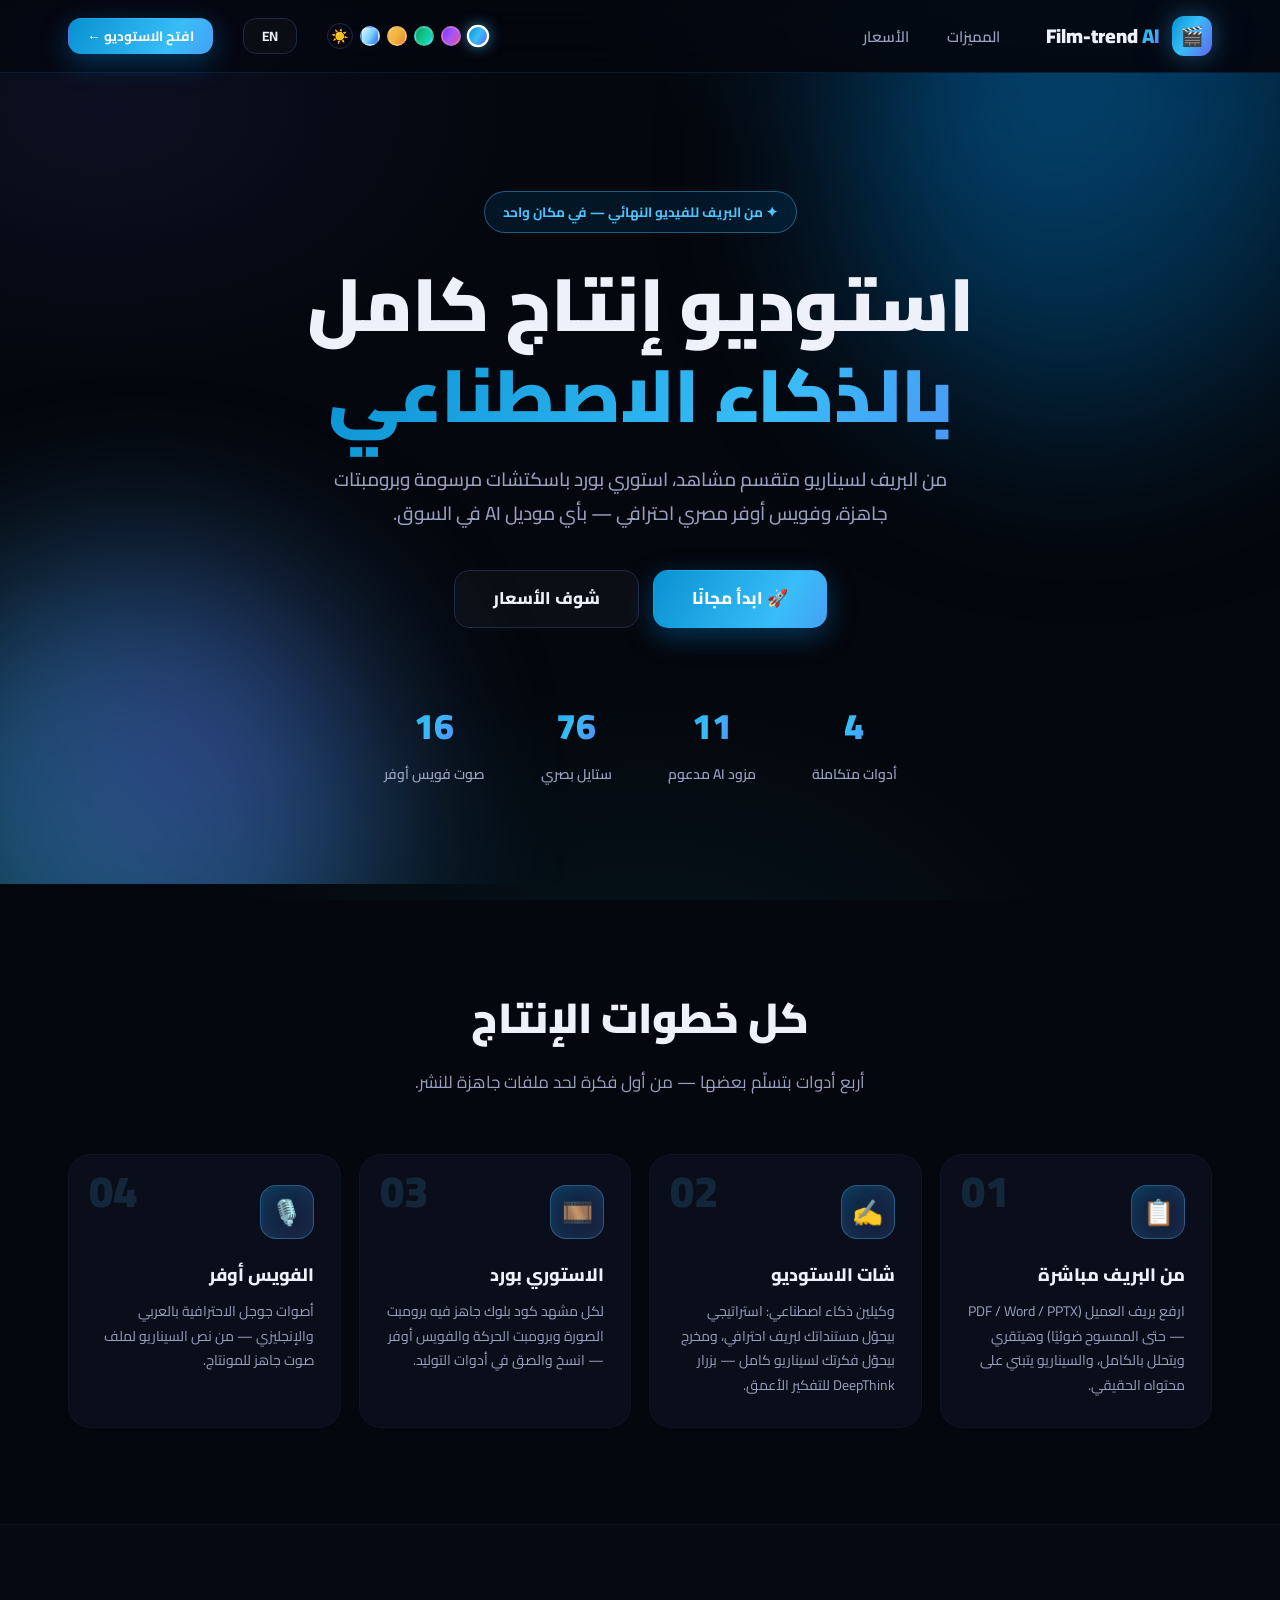
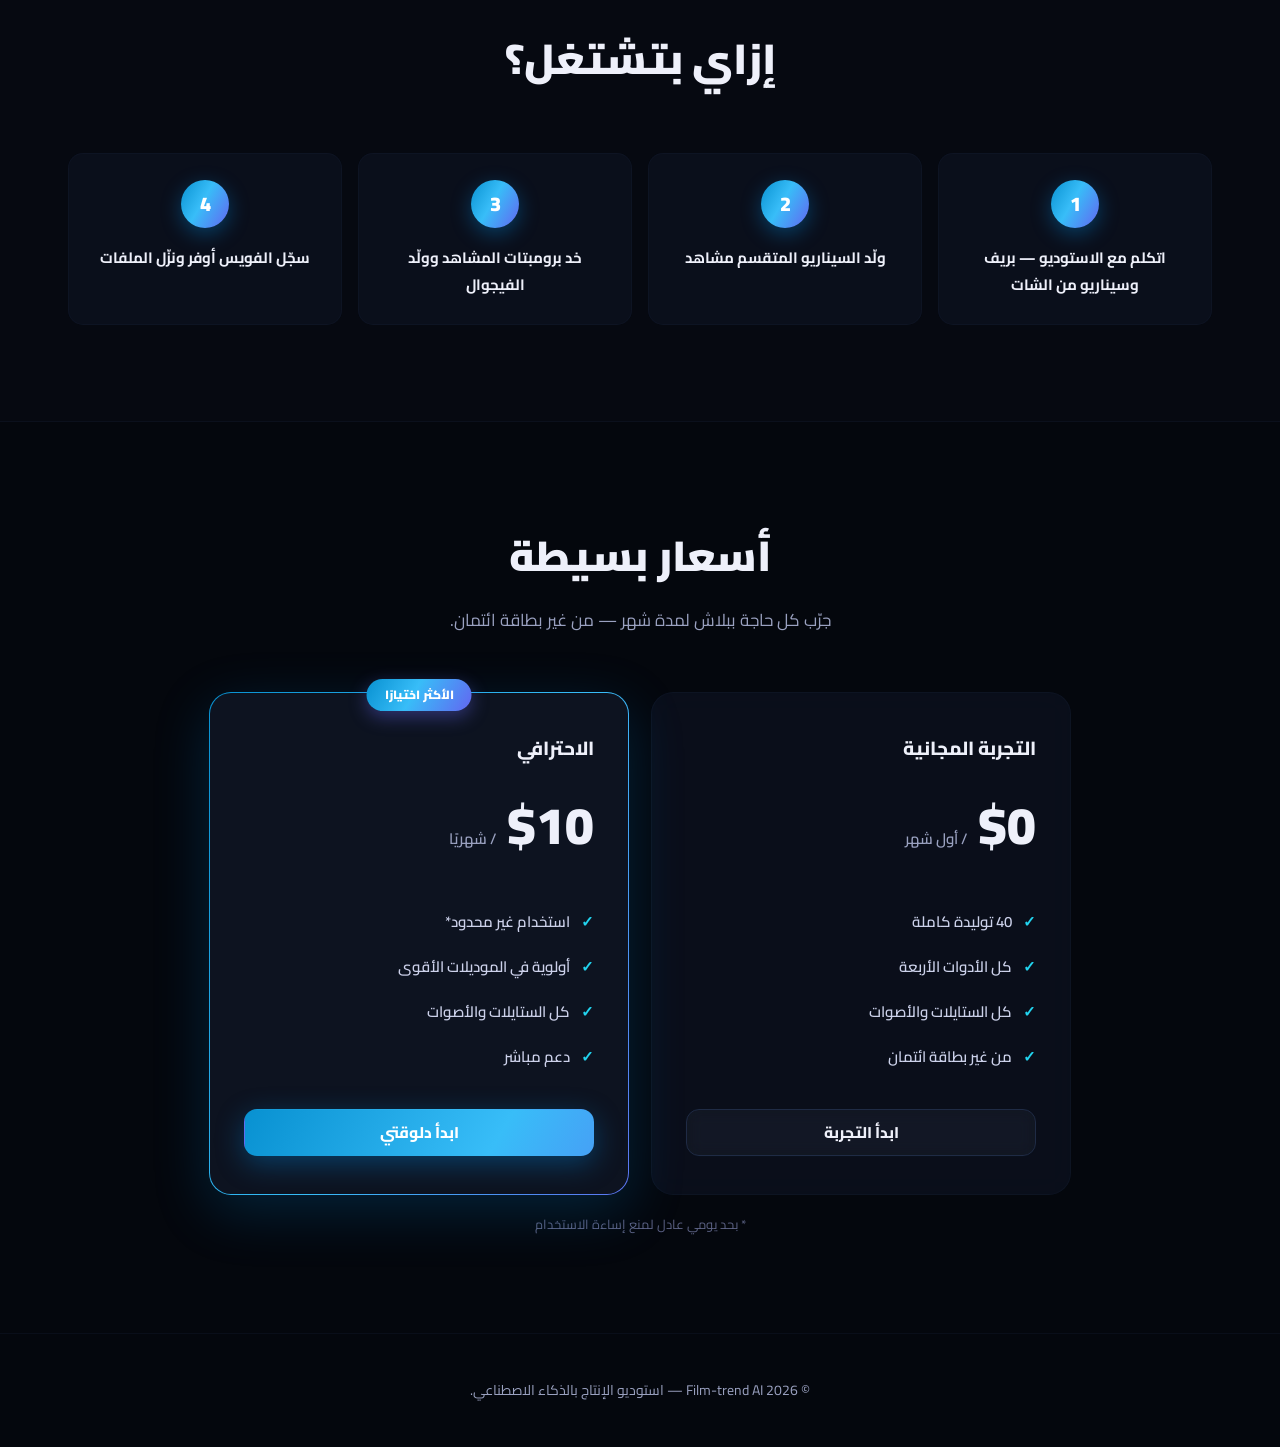
==== FilmTrendAI.html @ 8389a28a "feat: shoot list (scenes x seconds) in script tab, sky light theme + dark-mode toggle - Script tab: " ====
<!DOCTYPE html>
<html lang="ar" dir="rtl">
<head>
  <meta charset="UTF-8">
  <meta name="viewport" content="width=device-width, initial-scale=1.0">
  <title>Film-trend AI</title>
  <meta name="description" content="خطة سوشيال ميديا، سيناريو، استوري بورد ببرومبتات جاهزة، وفويس أوفر بأصوات جوجل — بأي موديل AI في السوق.">
  <link rel="icon" href="data:image/svg+xml,<svg xmlns='http://www.w3.org/2000/svg' viewBox='0 0 32 32'><defs><linearGradient id='g' x1='0' y1='0' x2='1' y2='1'><stop offset='0' stop-color='%237c3aed'/><stop offset='1' stop-color='%23ec4899'/></linearGradient></defs><rect width='32' height='32' rx='8' fill='url(%23g)'/><text x='16' y='23' text-anchor='middle' font-size='18'>🎬</text></svg>">
  <meta name="theme-color" content="#7c3aed">
  <link rel="preconnect" href="https://fonts.googleapis.com">
  <link rel="preconnect" href="https://fonts.gstatic.com" crossorigin>
  <link href="https://fonts.googleapis.com/css2?family=Cairo:wght@400;500;600;700;800;900&family=JetBrains+Mono:wght@400;500&display=swap" rel="stylesheet">
  <style>
/* ============================================================
   FILM-TREND AI — premium AI-studio design system (RTL + LTR)
   Type: Cairo · deep-space palette · violet→pink gradient accent
   Glassmorphism, glow, 3D hover, animated hero orbs.
   ============================================================ */
:root {
  --bg: #05060c;
  --bg-2: #090a14;
  --surface: rgba(17, 19, 33, .72);
  --surface-solid: #111321;
  --surface-2: #181b2e;
  --line: #262b45;
  --line-soft: #1b1f36;
  --text: #eef0fa;
  --muted: #9aa1c0;
  --faint: #5c6284;
  --accent: #a78bfa;
  --accent-2: #ec4899;
  --acc-deep: #7c3aed;
  --cyan: #22d3ee;
  --btn-fg: #fff;
  --accent-grad: linear-gradient(120deg, #7c3aed, #a855f7 40%, #ec4899 85%);
  --accent-grad-anim: linear-gradient(120deg, #7c3aed, #a855f7 25%, #ec4899 50%, #22d3ee 75%, #7c3aed);
  --glow: 0 0 24px color-mix(in srgb, var(--accent) 35%, transparent), 0 0 60px color-mix(in srgb, var(--accent-2) 12%, transparent);
  --teal: #34d3bd;
  --err: #f0564f;
  --r-lg: 22px;
  --r: 15px;
  --r-sm: 11px;
  --shadow-lg: 0 24px 70px rgba(0, 0, 0, .6);
  --shadow: 0 12px 40px rgba(0, 0, 0, .45);
  --font: "Cairo", "Segoe UI", Tahoma, sans-serif;
  --mono: "JetBrains Mono", ui-monospace, "Cascadia Code", Consolas, monospace;
}

* { margin: 0; padding: 0; box-sizing: border-box; }
html { scroll-behavior: smooth; }

body {
  background: var(--bg);
  color: var(--text);
  font-family: var(--font);
  font-size: 16px;
  line-height: 1.8;
  -webkit-font-smoothing: antialiased;
  overflow-x: hidden;
}
/* ambient app background — soft aurora that lives behind everything */
body::before {
  content: ""; position: fixed; inset: 0; z-index: -1; pointer-events: none;
  background:
    radial-gradient(900px 520px at 85% -10%, color-mix(in srgb, var(--acc-deep) 16%, transparent), transparent 60%),
    radial-gradient(700px 460px at 8% 12%, color-mix(in srgb, var(--accent-2) 9%, transparent), transparent 60%),
    radial-gradient(800px 600px at 50% 115%, color-mix(in srgb, var(--cyan) 7%, transparent), transparent 60%),
    var(--bg);
}

::selection { background: color-mix(in srgb, var(--accent) 35%, transparent); }
a { color: inherit; text-decoration: none; }
img, svg { max-width: 100%; }

.wrap { max-width: 1200px; margin: 0 auto; padding: 0 28px; }

/* ============ motion primitives ============ */
@keyframes fadeUp { from { opacity: 0; transform: translateY(22px); } to { opacity: 1; transform: none; } }
@keyframes gradShift { 0% { background-position: 0% 50%; } 50% { background-position: 100% 50%; } 100% { background-position: 0% 50%; } }
@keyframes orbFloat {
  0%, 100% { transform: translate(0, 0) scale(1); }
  33% { transform: translate(40px, -30px) scale(1.08); }
  66% { transform: translate(-30px, 24px) scale(.94); }
}
@keyframes pulseGlow {
  0%, 100% { box-shadow: 0 0 18px color-mix(in srgb, var(--accent) 35%, transparent); }
  50% { box-shadow: 0 0 34px color-mix(in srgb, var(--accent-2) 50%, transparent); }
}
@keyframes spinSlow { to { transform: rotate(360deg); } }
@media (prefers-reduced-motion: reduce) {
  *, *::before, *::after { animation: none !important; transition: none !important; }
}

/* ============ header ============ */
.site-header {
  position: sticky; top: 0; z-index: 100;
  background: rgba(5, 6, 12, .68);
  backdrop-filter: blur(20px) saturate(150%);
  border-bottom: 1px solid color-mix(in srgb, var(--acc-deep) 18%, transparent);
}
.site-header .wrap { display: flex; align-items: center; gap: 30px; height: 72px; }
.brand { display: flex; align-items: center; gap: 12px; font-weight: 900; font-size: 20px; cursor: pointer; }
.brand .mark {
  width: 40px; height: 40px; border-radius: 12px; flex: none;
  background: var(--accent-grad);
  display: grid; place-items: center; font-size: 19px;
  box-shadow: var(--glow);
  transition: transform .3s cubic-bezier(.34, 1.56, .64, 1);
}
.brand:hover .mark { transform: rotate(-8deg) scale(1.08); }
.brand em { font-style: normal; background: var(--accent-grad); -webkit-background-clip: text; background-clip: text; color: transparent; }
.head-nav { display: flex; gap: 6px; flex: 1; }
.head-nav a {
  padding: 8px 16px; border-radius: 10px; font-size: 15px; font-weight: 600; color: var(--muted);
  transition: color .15s, background .15s;
}
.head-nav a:hover { color: var(--text); background: color-mix(in srgb, var(--acc-deep) 12%, transparent); }

/* ============ buttons ============ */
.btn {
  position: relative; overflow: hidden;
  display: inline-flex; align-items: center; justify-content: center; gap: 9px;
  padding: 12px 26px; border-radius: 13px; border: 1px solid transparent;
  font: inherit; font-size: 15.5px; font-weight: 800; cursor: pointer; line-height: 1.4;
  transition: transform .18s cubic-bezier(.34, 1.56, .64, 1), box-shadow .25s, background .15s, border-color .15s;
  white-space: nowrap;
}
.btn:active { transform: translateY(1.5px) scale(.99); }
.btn:disabled { opacity: .5; cursor: wait; }
.btn-primary {
  background: var(--accent-grad); background-size: 160% 160%; color: var(--btn-fg);
  box-shadow: 0 8px 28px color-mix(in srgb, var(--acc-deep) 38%, transparent);
  animation: gradShift 7s ease infinite;
}
/* shine sweep across primary buttons on hover */
.btn-primary::after {
  content: ""; position: absolute; inset: 0;
  background: linear-gradient(105deg, transparent 38%, rgba(255, 255, 255, .28) 50%, transparent 62%);
  transform: translateX(-120%);
  transition: transform .6s ease;
}
[dir="rtl"] .btn-primary::after { transform: translateX(120%); }
.btn-primary:hover:not(:disabled) { box-shadow: 0 14px 44px color-mix(in srgb, var(--accent) 55%, transparent); transform: translateY(-2px); }
.btn-primary:hover:not(:disabled)::after { transform: translateX(120%); }
[dir="rtl"] .btn-primary:hover:not(:disabled)::after { transform: translateX(-120%); }
.btn-ghost {
  border-color: var(--line); color: var(--text);
  background: rgba(255, 255, 255, .03); backdrop-filter: blur(8px);
}
.btn-ghost:hover { border-color: color-mix(in srgb, var(--accent) 55%, transparent); background: color-mix(in srgb, var(--acc-deep) 10%, transparent); box-shadow: 0 0 20px color-mix(in srgb, var(--acc-deep) 18%, transparent); transform: translateY(-1px); }
.btn-lg { padding: 16px 38px; font-size: 17px; border-radius: 15px; }
.btn-sm { padding: 8px 18px; font-size: 13.5px; font-weight: 700; }
.btn-xs { padding: 5px 13px; font-size: 12px; font-weight: 700; border-radius: 8px; }
.btn-block { width: 100%; margin-top: 20px; }
.btn-stop { background: var(--err); color: #fff; display: none; width: 100%; margin-top: 10px; }

/* ============ landing ============ */
.hero {
  position: relative; overflow: hidden; text-align: center;
  padding: 118px 0 96px;
}
/* animated 3D-ish gradient orbs */
.hero::before, .hero::after {
  content: ""; position: absolute; border-radius: 50%; pointer-events: none;
  filter: blur(90px); opacity: .5;
}
.hero::before {
  width: 560px; height: 560px; top: -180px; inset-inline-start: -120px;
  background: radial-gradient(circle at 35% 35%, var(--acc-deep), color-mix(in srgb, var(--acc-deep) 55%, #000) 60%, transparent 75%);
  animation: orbFloat 16s ease-in-out infinite;
}
.hero::after {
  width: 480px; height: 480px; bottom: -160px; inset-inline-end: -100px;
  background: radial-gradient(circle at 60% 40%, var(--accent-2), var(--cyan) 80%, transparent 90%);
  animation: orbFloat 20s ease-in-out infinite reverse;
}
.hero > .wrap { position: relative; z-index: 1; }
.kicker {
  display: inline-flex; align-items: center; gap: 8px;
  padding: 8px 18px; border-radius: 999px;
  border: 1px solid color-mix(in srgb, var(--accent) 40%, transparent); background: color-mix(in srgb, var(--acc-deep) 12%, transparent);
  backdrop-filter: blur(10px);
  color: var(--accent); font-size: 13.5px; font-weight: 700; margin-bottom: 26px;
  animation: fadeUp .7s ease both;
}
.hero h1 {
  font-size: clamp(40px, 6.4vw, 74px); font-weight: 900; line-height: 1.22;
  letter-spacing: -.5px; margin-bottom: 22px;
  animation: fadeUp .7s .08s ease both;
}
.hero h1 .grad {
  background: var(--accent-grad-anim); background-size: 300% 100%;
  -webkit-background-clip: text; background-clip: text; color: transparent;
  animation: gradShift 6s linear infinite;
}
.hero .sub { max-width: 640px; margin: 0 auto 40px; color: var(--muted); font-size: 19px; font-weight: 500; animation: fadeUp .7s .16s ease both; }
.hero-ctas { display: flex; gap: 14px; justify-content: center; flex-wrap: wrap; animation: fadeUp .7s .24s ease both; }
.hero-stats {
  display: flex; gap: 56px; justify-content: center; margin-top: 66px; flex-wrap: wrap;
  animation: fadeUp .7s .32s ease both;
}
.hero-stats b { display: block; font-size: 36px; font-weight: 900; background: var(--accent-grad); -webkit-background-clip: text; background-clip: text; color: transparent; }
.hero-stats span { color: var(--muted); font-size: 14px; font-weight: 600; }

.section { padding: 96px 0; position: relative; }
.section.alt { background: rgba(10, 11, 22, .55); border-block: 1px solid var(--line-soft); }
.sec-head { text-align: center; max-width: 620px; margin: 0 auto 56px; }
.sec-head h2 { font-size: clamp(28px, 4vw, 42px); font-weight: 900; margin-bottom: 12px; }
.sec-head p { color: var(--muted); font-size: 17px; }

/* feature cards — glass + 3D tilt */
.feat-grid { display: grid; grid-template-columns: repeat(4, 1fr); gap: 18px; perspective: 1200px; }
.feat {
  background: var(--surface); backdrop-filter: blur(14px);
  border: 1px solid var(--line-soft); border-radius: var(--r-lg);
  padding: 30px 26px; position: relative; overflow: hidden;
  transform-style: preserve-3d;
  transition: transform .35s cubic-bezier(.22, 1, .36, 1), border-color .25s, box-shadow .3s;
}
.feat::before {
  content: ""; position: absolute; inset: 0; border-radius: inherit; pointer-events: none;
  background: radial-gradient(420px 200px at 50% -20%, color-mix(in srgb, var(--accent) 16%, transparent), transparent 70%);
  opacity: 0; transition: opacity .3s;
}
.feat:hover {
  transform: translateY(-8px) rotateX(4deg) rotateY(-3deg) scale(1.015);
  border-color: color-mix(in srgb, var(--accent) 45%, transparent);
  box-shadow: 0 22px 60px rgba(0, 0, 0, .5), 0 0 42px color-mix(in srgb, var(--acc-deep) 16%, transparent);
}
[dir="rtl"] .feat:hover { transform: translateY(-8px) rotateX(4deg) rotateY(3deg) scale(1.015); }
.feat:hover::before { opacity: 1; }
.feat .num {
  position: absolute; top: 14px; inset-inline-end: 20px;
  font-size: 44px; font-weight: 900; color: color-mix(in srgb, var(--accent) 14%, transparent); line-height: 1;
}
.feat .ico {
  width: 54px; height: 54px; border-radius: 16px; margin-bottom: 20px;
  display: grid; place-items: center; font-size: 25px;
  background: linear-gradient(135deg, color-mix(in srgb, var(--acc-deep) 28%, transparent), color-mix(in srgb, var(--accent-2) 14%, transparent));
  border: 1px solid color-mix(in srgb, var(--accent) 35%, transparent);
  box-shadow: inset 0 0 18px color-mix(in srgb, var(--accent) 12%, transparent);
  transition: transform .3s cubic-bezier(.34, 1.56, .64, 1);
}
.feat:hover .ico { transform: translateZ(26px) scale(1.1); }
.feat h3 { font-size: 18px; font-weight: 800; margin-bottom: 8px; }
.feat p { color: var(--muted); font-size: 14px; line-height: 1.75; }

.how-grid { display: grid; grid-template-columns: repeat(4, 1fr); gap: 16px; counter-reset: hstep; }
.how {
  background: var(--surface); backdrop-filter: blur(12px);
  border: 1px solid var(--line-soft); border-radius: var(--r);
  padding: 26px 22px; text-align: center;
  transition: transform .3s, border-color .25s, box-shadow .3s;
}
.how:hover { transform: translateY(-5px); border-color: color-mix(in srgb, var(--cyan) 40%, transparent); box-shadow: 0 14px 40px rgba(0, 0, 0, .4); }
.how::before {
  counter-increment: hstep; content: counter(hstep);
  display: grid; place-items: center; width: 48px; height: 48px; margin: 0 auto 16px;
  border-radius: 50%; background: var(--accent-grad); color: var(--btn-fg);
  font-size: 20px; font-weight: 900;
  box-shadow: 0 6px 20px color-mix(in srgb, var(--acc-deep) 40%, transparent);
}
.how p { font-size: 15px; font-weight: 700; }

/* pricing — hot plan gets an animated gradient border */
.price-grid { display: grid; grid-template-columns: repeat(2, minmax(0, 420px)); gap: 22px; justify-content: center; }
.price {
  background: var(--surface); backdrop-filter: blur(14px);
  border: 1px solid var(--line-soft); border-radius: var(--r-lg);
  padding: 38px 34px; display: flex; flex-direction: column;
  transition: transform .3s, box-shadow .3s;
}
.price:hover { transform: translateY(-6px); box-shadow: var(--shadow); }
.price.hot {
  position: relative; border: 1px solid transparent;
  background:
    linear-gradient(var(--surface-solid), var(--surface-solid)) padding-box,
    var(--accent-grad-anim) border-box;
  background-size: auto, 300% 100%;
  animation: gradShift 6s linear infinite;
  box-shadow: 0 16px 56px color-mix(in srgb, var(--acc-deep) 22%, transparent);
}
.price .flag {
  position: absolute; top: -14px; inset-inline-start: 50%; transform: translateX(50%);
  background: var(--accent-grad); color: var(--btn-fg); font-size: 12px; font-weight: 900;
  padding: 5px 18px; border-radius: 999px;
  box-shadow: 0 6px 18px color-mix(in srgb, var(--accent-2) 40%, transparent);
}
[dir="ltr"] .price .flag { transform: translateX(-50%); }
.price h3 { font-size: 19px; font-weight: 800; }
.price .amount { font-size: 52px; font-weight: 900; margin: 14px 0 4px; }
.price .amount small { font-size: 15px; color: var(--muted); font-weight: 600; }
.price ul { list-style: none; margin: 22px 0 30px; flex: 1; }
.price li { padding: 9px 0; font-size: 15px; color: #ccd1ea; display: flex; gap: 11px; font-weight: 600; }
.price li::before { content: "✓"; color: var(--cyan); font-weight: 900; }
.price-note { text-align: center; color: var(--faint); font-size: 13px; margin-top: 18px; }

.site-footer { border-top: 1px solid var(--line-soft); padding: 44px 0; text-align: center; color: var(--muted); font-size: 14px; }

/* ============ studio ============ */
body.in-studio #landing { display: none; }
#studio { display: none; }
body.in-studio #studio { display: block; }

.stepper-bar {
  border-bottom: 1px solid color-mix(in srgb, var(--acc-deep) 16%, transparent); background: rgba(8, 9, 18, .72);
  backdrop-filter: blur(16px);
  position: sticky; top: 72px; z-index: 90;
}
.stepper { display: flex; align-items: stretch; gap: 4px; overflow-x: auto; padding: 12px 0; }
.step-btn {
  display: flex; align-items: center; gap: 11px;
  padding: 11px 20px; border-radius: 13px; cursor: pointer;
  border: 1px solid transparent; background: transparent; color: var(--muted);
  font: inherit; font-size: 15px; font-weight: 700; white-space: nowrap;
  transition: all .2s;
}
.step-btn:hover { color: var(--text); background: color-mix(in srgb, var(--acc-deep) 10%, transparent); }
.step-btn.on {
  background: color-mix(in srgb, var(--acc-deep) 14%, transparent); border-color: color-mix(in srgb, var(--accent) 45%, transparent); color: var(--accent);
  box-shadow: 0 0 22px color-mix(in srgb, var(--acc-deep) 16%, transparent);
}
.step-btn .n {
  display: grid; place-items: center; width: 28px; height: 28px; border-radius: 50%;
  background: var(--surface-2); border: 1.5px solid var(--line); color: var(--muted);
  font-size: 13.5px; font-weight: 800; transition: all .2s;
}
.step-btn.on .n { background: var(--accent-grad); border-color: transparent; color: var(--btn-fg); animation: pulseGlow 2.6s ease-in-out infinite; }
.step-btn.done .n { background: var(--teal); border-color: transparent; color: #06231f; animation: none; }
.step-btn.done .n::before { content: "✓"; }
.step-btn.done .n span { display: none; }
.step-sep { align-self: center; width: 26px; height: 2px; background: var(--line); border-radius: 2px; flex: none; }
.step-gear { margin-inline-start: auto; }

.panel { display: none; padding: 34px 0 90px; }
.panel.show { display: block; animation: fadeUp .4s ease both; }
.panel-grid { display: grid; grid-template-columns: 410px minmax(0, 1fr); gap: 24px; align-items: start; }
/* CRITICAL: children of the grid must never blow the layout open */
.panel-grid > * { min-width: 0; }

.card {
  background: var(--surface); backdrop-filter: blur(14px);
  border: 1px solid var(--line-soft);
  border-radius: var(--r-lg); padding: 28px;
  box-shadow: var(--shadow);
}
.card h3 { font-size: 18px; font-weight: 800; margin-bottom: 6px; }
.card .hint { color: var(--muted); font-size: 13.5px; margin-bottom: 18px; line-height: 1.8; }

label.f { display: block; font-size: 13px; font-weight: 700; color: var(--muted); margin: 16px 0 7px; }
textarea, input[type="text"], input[type="password"], select {
  width: 100%; background: rgba(5, 6, 12, .7); color: var(--text);
  border: 1.5px solid var(--line); border-radius: var(--r-sm);
  padding: 12px 15px; font: inherit; font-size: 14.5px; font-weight: 500;
  outline: none; transition: border-color .2s, box-shadow .2s;
}
textarea:focus, input:focus, select:focus { border-color: var(--accent); box-shadow: 0 0 0 3px color-mix(in srgb, var(--accent) 16%, transparent), 0 0 24px color-mix(in srgb, var(--acc-deep) 12%, transparent); }
textarea { resize: vertical; min-height: 130px; }

/* two form fields side by side (script specs) */
.two-col { display: grid; grid-template-columns: 1fr 1fr; gap: 0 14px; }
@media (max-width: 560px) { .two-col { grid-template-columns: 1fr; } }

/* checkbox row */
label.check {
  display: flex; align-items: center; gap: 10px; cursor: pointer;
  margin: 16px 0 4px; font-size: 14px; font-weight: 700; color: var(--text);
}
label.check input[type="checkbox"] {
  width: 19px; height: 19px; flex: none; accent-color: #a855f7; cursor: pointer;
}

.upload {
  display: flex; align-items: center; justify-content: center; gap: 8px;
  border: 1.5px dashed var(--line); border-radius: var(--r-sm);
  padding: 17px; color: var(--muted); font-size: 14px; font-weight: 700; cursor: pointer;
  transition: border-color .15s, color .15s, background .15s;
}
.upload:hover { border-color: var(--accent); color: var(--text); background: color-mix(in srgb, var(--acc-deep) 6%, transparent); }
.upload input { display: none; }
#pdf-name { color: var(--teal); font-size: 13px; font-weight: 700; margin-top: 8px; }

/* ============ output ============
   Long English prompts and tables must NEVER escape the panel:
   - everything wraps (pre-wrap + break-word)
   - the panel itself is the only scroll container            */
.out {
  background: var(--surface); backdrop-filter: blur(14px);
  border: 1px solid var(--line-soft);
  border-radius: var(--r-lg); padding: 28px 30px;
  min-height: 380px; max-height: 74vh; overflow-y: auto; overflow-x: hidden;
  font-size: 15px; box-shadow: var(--shadow);
  min-width: 0; overflow-wrap: anywhere;
}
.out:empty::before { content: "الناتج هيظهر هنا…"; color: var(--faint); font-weight: 600; }
html[lang="en"] .out:empty::before { content: "Output will appear here…"; }
.md h2, .md h3, .md h4, .md h5 { margin: 22px 0 8px; color: var(--accent); font-weight: 800; }
.md h2 { font-size: 21px; } .md h3 { font-size: 17.5px; } .md h4 { font-size: 15.5px; }
.md p { margin: 7px 0; }
.md ul { margin: 8px 22px 8px 0; }
[dir="ltr"] .md ul { margin: 8px 0 8px 22px; }
.md li { margin: 4px 0; }
.md hr { border: 0; border-top: 1px solid var(--line); margin: 20px 0; }
.md code {
  background: var(--surface-2); border: 1px solid var(--line); border-radius: 6px;
  padding: 1px 8px; font-size: 13px; font-family: var(--mono);
  direction: ltr; unicode-bidi: embed;
  overflow-wrap: anywhere;
}
.md pre {
  background: rgba(5, 6, 12, .82); border: 1px solid color-mix(in srgb, var(--acc-deep) 28%, transparent);
  border-radius: var(--r-sm);
  padding: 15px 17px; margin: 13px 0;
  font-size: 13px; line-height: 1.7; font-family: var(--mono);
  direction: ltr; text-align: left;
  white-space: pre-wrap; word-break: break-word; overflow-wrap: anywhere;
  max-width: 100%;
}
.md table { border-collapse: collapse; margin: 0; width: 100%; font-size: 13.5px; }
.md td {
  border: 1px solid var(--line); padding: 8px 12px; vertical-align: top;
  max-width: 360px; overflow-wrap: anywhere; word-break: break-word;
}
.md tr:first-child td { background: var(--surface-2); font-weight: 800; }
.md .thinking, .out .thinking { color: var(--muted); font-weight: 600; }
.md .err, .out .err { color: var(--err); font-weight: 700; }

/* markdown tables scroll inside their own wrapper — never break layout */
.tblw { overflow-x: auto; max-width: 100%; margin: 14px 0; border-radius: var(--r-sm); border: 1px solid var(--line-soft); }

.actions { display: none; gap: 10px; margin-top: 14px; flex-wrap: wrap; }

#carry-note {
  display: none; margin-top: 14px; padding: 12px 17px;
  background: rgba(52, 211, 189, .08); border: 1px solid rgba(52, 211, 189, .35);
  border-radius: var(--r-sm); color: var(--teal); font-size: 13.5px; font-weight: 700;
}

/* scene cards */
.scene-card {
  position: relative;
  border: 1px solid var(--line); border-radius: var(--r);
  background: var(--surface-2); padding: 18px 20px 18px; margin-bottom: 18px;
  transition: transform .25s, border-color .25s, box-shadow .25s;
}
.scene-card::before {
  content: ""; position: absolute; inset-block: 0; inset-inline-start: 0; width: 3px;
  border-radius: 3px; background: var(--accent-grad);
}
.scene-card:hover { transform: translateY(-3px); border-color: color-mix(in srgb, var(--accent) 40%, transparent); box-shadow: 0 14px 40px rgba(0, 0, 0, .4); }
.scene-head { display: flex; align-items: center; justify-content: space-between; gap: 10px; margin-bottom: 10px; flex-wrap: wrap; }
.scene-head b { color: var(--accent); font-size: 15px; font-weight: 800; }
.scene-prompt { margin-top: 12px; min-width: 0; }
.sp-head { display: flex; align-items: center; justify-content: space-between; font-size: 12.5px; color: var(--cyan); font-weight: 800; margin-bottom: 6px; }
.scene-prompt pre {
  background: rgba(5, 6, 12, .82); border: 1px solid var(--line); border-radius: var(--r-sm);
  padding: 12px 14px; margin: 0;
  font-size: 12.5px; line-height: 1.7;
  white-space: pre-wrap; word-break: break-word; overflow-wrap: anywhere;
  direction: ltr; text-align: left; font-family: var(--mono);
  max-width: 100%;
}
.scene-prompt pre[dir="auto"] { direction: unset; text-align: start; }

/* ============ planning chat ============ */
.chat-shell { max-width: 880px; margin: 0 auto; }
.chat-card { display: flex; flex-direction: column; height: min(72vh, 760px); padding: 18px; }
.chat-log {
  flex: 1; overflow-y: auto; overflow-x: hidden; display: flex; flex-direction: column;
  gap: 14px; padding: 6px 4px 14px;
  min-width: 0;
}
.msg {
  max-width: 88%; padding: 13px 18px; border-radius: 16px;
  font-size: 14.5px; line-height: 1.85; overflow-wrap: anywhere;
  min-width: 0;
  animation: fadeUp .3s ease both;
}
.msg.user {
  align-self: flex-start;
  background: color-mix(in srgb, var(--acc-deep) 16%, transparent); border: 1px solid color-mix(in srgb, var(--accent) 35%, transparent);
  border-start-start-radius: 4px;
}
.msg.ai {
  align-self: flex-end;
  background: var(--surface-2); border: 1px solid var(--line);
  border-start-end-radius: 4px;
  max-width: 94%;
}
.msg .chip { display: inline-block; margin-top: 7px; }
.chip {
  background: color-mix(in srgb, var(--cyan) 10%, transparent); border: 1px solid color-mix(in srgb, var(--cyan) 35%, transparent);
  color: var(--cyan); border-radius: 8px; padding: 2px 10px;
  font-size: 12px; font-weight: 700;
}
.chip:empty { display: none; }
.chat-input {
  display: flex; gap: 10px; align-items: flex-end;
  border-top: 1px solid var(--line-soft); padding-top: 14px;
}
.chat-input textarea { flex: 1; min-height: 46px; max-height: 130px; resize: none; }
.attach {
  display: grid; place-items: center; width: 46px; height: 46px; flex: none;
  border: 1.5px dashed var(--line); border-radius: var(--r-sm);
  font-size: 18px; cursor: pointer; transition: border-color .15s, box-shadow .2s;
}
.attach:hover { border-color: var(--accent); box-shadow: 0 0 16px color-mix(in srgb, var(--acc-deep) 20%, transparent); }
.attach input { display: none; }
.chat-foot { display: flex; align-items: center; justify-content: space-between; gap: 10px; padding-top: 10px; flex-wrap: wrap; }

/* voice-over */
.voice-result { display: none; margin-top: 18px; }
.voice-result audio { width: 100%; margin-bottom: 12px; }
.voice-status { color: var(--muted); font-size: 14px; font-weight: 700; margin-top: 14px; }
.voice-status.err { color: var(--err); }

/* settings */
.settings-card { max-width: 620px; margin: 0 auto; }
.mode-switch { display: flex; gap: 12px; margin-bottom: 22px; }
.mode-btn {
  flex: 1; padding: 16px 12px; border-radius: var(--r); cursor: pointer;
  border: 1.5px solid var(--line); background: rgba(5, 6, 12, .6); color: var(--muted);
  font: inherit; font-size: 15px; font-weight: 800; text-align: center;
  transition: border-color .2s, color .2s, background .2s, box-shadow .2s;
}
.mode-btn small { display: block; font-weight: 500; font-size: 12px; margin-top: 4px; color: var(--faint); }
.mode-btn:hover { color: var(--text); }
.mode-btn.on { border-color: var(--accent); color: var(--accent); background: color-mix(in srgb, var(--acc-deep) 10%, transparent); box-shadow: 0 0 22px color-mix(in srgb, var(--acc-deep) 14%, transparent); }
.mode-btn.on small { color: var(--muted); }
.note {
  margin-top: 16px; padding: 13px 17px; border-radius: var(--r-sm);
  background: color-mix(in srgb, var(--acc-deep) 8%, transparent); border: 1px solid color-mix(in srgb, var(--accent) 30%, transparent);
  color: var(--muted); font-size: 13.5px; line-height: 1.8;
}
.note b { color: var(--accent); }

/* toast */
.toast {
  position: fixed; bottom: 28px; right: 50%; transform: translate(50%, 16px);
  background: rgba(24, 27, 46, .88); backdrop-filter: blur(14px);
  border: 1px solid color-mix(in srgb, var(--accent) 40%, transparent);
  color: var(--text); padding: 13px 26px; border-radius: 13px;
  font-size: 14.5px; font-weight: 700;
  opacity: 0; pointer-events: none; transition: opacity .2s, transform .25s cubic-bezier(.34, 1.56, .64, 1);
  z-index: 300; box-shadow: var(--shadow-lg), 0 0 30px color-mix(in srgb, var(--acc-deep) 18%, transparent);
}
.toast.show { opacity: 1; transform: translate(50%, 0); }

/* responsive */
@media (max-width: 1020px) {
  .feat-grid, .how-grid { grid-template-columns: 1fr 1fr; }
  .panel-grid { grid-template-columns: 1fr; }
  .head-nav { display: none; }
}
@media (max-width: 620px) {
  .feat-grid, .how-grid, .price-grid { grid-template-columns: 1fr; }
  .hero { padding: 70px 0 60px; }
  .hero-stats { gap: 30px; }
  .mode-switch { flex-direction: column; }
}


/* ============ THEMES — picked from the header dots, saved locally ============ */
html[data-theme="ocean"] {
  --accent: #4cc4ff; --accent-2: #6366f1; --acc-deep: #0284d8; --cyan: #22d3ee; --btn-fg: #fff;
  --accent-grad: linear-gradient(120deg, #0891d1, #38bdf8 45%, #6366f1);
  --accent-grad-anim: linear-gradient(120deg, #0891d1, #38bdf8 25%, #6366f1 50%, #22d3ee 75%, #0891d1);
  --bg: #04070d; --bg-2: #070b14;
  --surface: rgba(13, 19, 32, .72); --surface-solid: #0d1320; --surface-2: #131b2c;
  --line: #1f2b45; --line-soft: #17203355;
}
html[data-theme="emerald"] {
  --accent: #3ee6a8; --accent-2: #22d3ee; --acc-deep: #0a9e6d; --cyan: #67e8f9; --btn-fg: #04231a;
  --accent-grad: linear-gradient(120deg, #0d9f70, #10c98a 45%, #22d3ee);
  --accent-grad-anim: linear-gradient(120deg, #0d9f70, #10c98a 25%, #22d3ee 50%, #34d399 75%, #0d9f70);
  --bg: #040b09; --bg-2: #071310;
  --surface: rgba(10, 24, 20, .72); --surface-solid: #0a1814; --surface-2: #10231d;
  --line: #1b3a31; --line-soft: #142b2455;
}
html[data-theme="gold"] {
  --accent: #f2b23e; --accent-2: #e8862d; --acc-deep: #d98a1f; --cyan: #43cabb; --btn-fg: #201302;
  --accent-grad: linear-gradient(120deg, #f6c15a, #f2b23e 45%, #e8862d);
  --accent-grad-anim: linear-gradient(120deg, #f6c15a, #f2b23e 25%, #e8862d 50%, #f6c15a 75%, #f6c15a);
  --bg: #0a0c11; --bg-2: #0d1017;
  --surface: rgba(19, 23, 34, .78); --surface-solid: #131722; --surface-2: #1a1f2d;
  --line: #242b3d; --line-soft: #1c2231;
}
/* light mode — sky blue on white */
html[data-theme="sky"] {
  --accent: #0ea5e9; --accent-2: #2563eb; --acc-deep: #0284c7; --cyan: #06b6d4; --btn-fg: #fff;
  --accent-grad: linear-gradient(120deg, #0284c7, #38bdf8 45%, #2563eb);
  --accent-grad-anim: linear-gradient(120deg, #0284c7, #38bdf8 25%, #2563eb 50%, #06b6d4 75%, #0284c7);
  --bg: #eef6fd; --bg-2: #ffffff;
  --surface: rgba(255, 255, 255, .85); --surface-solid: #ffffff; --surface-2: #e8f2fb;
  --line: #c9ddef; --line-soft: #dcebf7;
  --text: #0c1b2a; --muted: #46617d; --faint: #7e95ad;
  --shadow-lg: 0 24px 70px rgba(30, 80, 140, .16);
  --shadow: 0 12px 40px rgba(30, 80, 140, .12);
}
html[data-theme="sky"] .deepthink { background: rgba(2, 132, 199, .06); }
html[data-theme="sky"] .tdot { border-color: rgba(12, 27, 42, .18); }
html[data-theme="sky"] .tdot.on { border-color: var(--accent); }

/* theme picker dots (header) */
.theme-dots { display: flex; gap: 7px; align-items: center; }
.tdot {
  width: 20px; height: 20px; border-radius: 50%; cursor: pointer; flex: none;
  border: 2px solid rgba(255, 255, 255, .18); padding: 0;
  transition: transform .2s cubic-bezier(.34, 1.56, .64, 1), border-color .2s, box-shadow .2s;
}
.tdot:hover { transform: scale(1.22); }
.tdot.on { border-color: #fff; box-shadow: 0 0 12px color-mix(in srgb, var(--accent) 60%, transparent); transform: scale(1.12); }
.tdot[data-theme="ocean"] { background: linear-gradient(120deg, #0891d1, #38bdf8, #6366f1); }
.tdot[data-theme="violet"] { background: linear-gradient(120deg, #7c3aed, #a855f7, #ec4899); }
.tdot[data-theme="emerald"] { background: linear-gradient(120deg, #0d9f70, #10c98a, #22d3ee); }
.tdot[data-theme="gold"] { background: linear-gradient(120deg, #f6c15a, #f2b23e, #e8862d); }
.tdot[data-theme="sky"] { background: linear-gradient(120deg, #e0f2fe, #7dd3fc, #2563eb); }

/* dark / light toggle (header) */
.mode-toggle {
  width: 26px; height: 26px; border-radius: 50%; cursor: pointer; flex: none;
  border: 1.5px solid var(--line); background: transparent; font-size: 14px; line-height: 1;
  display: inline-flex; align-items: center; justify-content: center; padding: 0;
  transition: transform .2s cubic-bezier(.34, 1.56, .64, 1), border-color .2s;
}
.mode-toggle:hover { transform: scale(1.15); border-color: var(--accent); }

/* shoot list — scenes × seconds control (script tab) */
.shoot-list {
  border: 1px solid var(--line); border-radius: var(--r-sm);
  padding: 12px 14px; margin: 0 0 10px;
  background: color-mix(in srgb, var(--surface-2) 60%, transparent);
}
.sl-head { display: flex; justify-content: space-between; align-items: center; margin-bottom: 8px; gap: 10px; flex-wrap: wrap; }
.sl-title { font-size: 12.5px; font-weight: 800; letter-spacing: .06em; color: var(--accent); }
.sl-total { font-size: 12px; color: var(--muted); font-weight: 700; }
.sl-row { display: flex; gap: 18px; flex-wrap: wrap; align-items: flex-end; }
.sl-group label { display: block; font-size: 12px; color: var(--muted); font-weight: 700; margin-bottom: 6px; }
.stepper-ctl { display: inline-flex; align-items: center; gap: 4px; border: 1px solid var(--line); border-radius: 10px; padding: 3px; }
.stepper-ctl button {
  width: 28px; height: 28px; border: none; border-radius: 8px; cursor: pointer;
  background: var(--surface-2); color: var(--text); font-size: 16px; font-weight: 800;
  transition: background .18s;
}
.stepper-ctl button:hover { background: color-mix(in srgb, var(--accent) 22%, var(--surface-2)); }
.stepper-ctl span { min-width: 30px; text-align: center; font-weight: 800; font-size: 15px; }
.stepper-ctl small { color: var(--faint); margin-inline-end: 5px; font-weight: 700; }
.sl-chips { display: inline-flex; gap: 6px; flex-wrap: wrap; }
.sl-chips button {
  padding: 6px 13px; border-radius: 9px; cursor: pointer; font: inherit; font-size: 13px; font-weight: 800;
  border: 1px solid var(--line); background: transparent; color: var(--muted);
  transition: all .18s; direction: ltr;
}
.sl-chips button:hover { border-color: var(--accent); color: var(--text); }
.sl-chips button.on { background: var(--accent); border-color: var(--accent); color: var(--btn-fg); }

/* character reference (storyboard) */
.char-ref { display: flex; align-items: center; gap: 10px; margin-top: 6px; }
.char-ref .upload { flex: 1; padding: 12px; margin: 0; }
.char-thumb {
  width: 52px; height: 52px; border-radius: var(--r-sm); object-fit: cover; display: none;
  border: 2px solid color-mix(in srgb, var(--accent) 55%, transparent);
  box-shadow: 0 0 14px color-mix(in srgb, var(--acc-deep) 30%, transparent);
}

/* studio chat layout: chat and output share the panel half/half */
.chat-grid { grid-template-columns: minmax(0, 46fr) minmax(0, 54fr); }
@media (max-width: 1020px) { .chat-grid { grid-template-columns: 1fr; } }

/* DeepThink toggle */
.deepthink {
  display: inline-flex; align-items: center; gap: 7px;
  padding: 7px 16px; border-radius: 999px; cursor: pointer;
  border: 1.5px solid var(--line); background: rgba(255, 255, 255, .03);
  color: var(--muted); font: inherit; font-size: 13px; font-weight: 800;
  transition: all .25s cubic-bezier(.34, 1.56, .64, 1);
}
.deepthink:hover { border-color: color-mix(in srgb, var(--accent) 55%, transparent); color: var(--text); transform: translateY(-1px); }
.deepthink.on {
  background: var(--accent-grad); background-size: 160% 160%; color: var(--btn-fg);
  border-color: transparent;
  animation: gradShift 7s ease infinite, pulseGlow 2.6s ease-in-out infinite;
}

/* generated b/w sketch inside scene cards */
.sketch-box { margin-top: 12px; }
.sketch-box img {
  width: 100%; border-radius: var(--r-sm); display: block;
  border: 1px solid var(--line);
  background: #fff;
}
.sketch-status { color: var(--muted); font-size: 12.5px; font-weight: 700; }

</style>
</head>
<body>

  <!-- ================= HEADER ================= -->
  <header class="site-header">
    <div class="wrap">
      <div class="brand" onclick="goLanding()">
        <span class="mark">🎬</span>
        <span>Film-trend <em>AI</em></span>
      </div>
      <nav class="head-nav" id="head-nav">
        <a href="#features" onclick="goLanding()" data-i18n="nav_features">المميزات</a>
        <a href="#pricing" onclick="goLanding()" data-i18n="nav_pricing">الأسعار</a>
      </nav>
      <div class="theme-dots" id="theme-dots" title="Theme">
        <button class="tdot" data-theme="ocean" onclick="setTheme('ocean')"></button>
        <button class="tdot" data-theme="violet" onclick="setTheme('violet')"></button>
        <button class="tdot" data-theme="emerald" onclick="setTheme('emerald')"></button>
        <button class="tdot" data-theme="gold" onclick="setTheme('gold')"></button>
        <button class="tdot" data-theme="sky" onclick="setTheme('sky')"></button>
        <button class="mode-toggle" id="dark-toggle" onclick="toggleDark()" title="Dark / Light">🌙</button>
      </div>
      <button class="btn btn-ghost btn-sm" id="lang-btn" onclick="toggleLang()">EN</button>
      <button class="btn btn-primary btn-sm" onclick="openStudio()" data-i18n="open_studio">افتح الاستوديو ←</button>
    </div>
  </header>

  <!-- ================= LANDING ================= -->
  <div id="landing">

    <section class="hero">
      <div class="wrap">
        <span class="kicker" data-i18n="hero_kicker">✦ من البريف للفيديو النهائي — في مكان واحد</span>
        <h1><span data-i18n="hero_h1a">استوديو إنتاج كامل</span><br><span class="grad" data-i18n="hero_h1b">بالذكاء الاصطناعي</span></h1>
        <p class="sub" data-i18n="hero_sub"></p>
        <div class="hero-ctas">
          <button class="btn btn-primary btn-lg" onclick="openStudio()" data-i18n="hero_cta">🚀 ابدأ مجانًا</button>
          <a class="btn btn-ghost btn-lg" href="#pricing" data-i18n="hero_cta2">شوف الأسعار</a>
        </div>
        <div class="hero-stats">
          <div><b>4</b><span data-i18n="st_tools"></span></div>
          <div><b>11</b><span data-i18n="st_prov"></span></div>
          <div><b>76</b><span data-i18n="st_styles"></span></div>
          <div><b>16</b><span data-i18n="st_voices"></span></div>
        </div>
      </div>
    </section>

    <section class="section" id="features">
      <div class="wrap">
        <div class="sec-head">
          <h2 data-i18n="feat_h"></h2>
          <p data-i18n="feat_p"></p>
        </div>
        <div class="feat-grid">
          <div class="feat"><span class="num">01</span><div class="ico">📋</div><h3 data-i18n="f1t"></h3><p data-i18n="f1d"></p></div>
          <div class="feat"><span class="num">02</span><div class="ico">✍️</div><h3 data-i18n="f2t"></h3><p data-i18n="f2d"></p></div>
          <div class="feat"><span class="num">03</span><div class="ico">🎞️</div><h3 data-i18n="f3t"></h3><p data-i18n="f3d"></p></div>
          <div class="feat"><span class="num">04</span><div class="ico">🎙️</div><h3 data-i18n="f4t"></h3><p data-i18n="f4d"></p></div>
        </div>
      </div>
    </section>

    <section class="section alt">
      <div class="wrap">
        <div class="sec-head"><h2 data-i18n="how_h"></h2></div>
        <div class="how-grid">
          <div class="how"><p data-i18n="how1"></p></div>
          <div class="how"><p data-i18n="how2"></p></div>
          <div class="how"><p data-i18n="how3"></p></div>
          <div class="how"><p data-i18n="how4"></p></div>
        </div>
      </div>
    </section>

    <section class="section" id="pricing">
      <div class="wrap">
        <div class="sec-head">
          <h2 data-i18n="pr_h"></h2>
          <p data-i18n="pr_p"></p>
        </div>
        <div class="price-grid">
          <div class="price">
            <h3 data-i18n="pr_free"></h3>
            <div class="amount">$0 <small data-i18n="pr_free_per"></small></div>
            <ul>
              <li data-i18n="pr_f1"></li>
              <li data-i18n="pr_f2"></li>
              <li data-i18n="pr_f3"></li>
              <li data-i18n="pr_f4"></li>
            </ul>
            <button class="btn btn-ghost" onclick="openStudio()" data-i18n="pr_try"></button>
          </div>
          <div class="price hot">
            <span class="flag" data-i18n="pr_flag"></span>
            <h3 data-i18n="pr_pro"></h3>
            <div class="amount">$10 <small data-i18n="pr_pro_per"></small></div>
            <ul>
              <li data-i18n="pr_p1"></li>
              <li data-i18n="pr_p2"></li>
              <li data-i18n="pr_p3"></li>
              <li data-i18n="pr_p4"></li>
            </ul>
            <button class="btn btn-primary" onclick="openStudio()" data-i18n="pr_go"></button>
          </div>
        </div>
        <p class="price-note" data-i18n="pr_note"></p>
      </div>
    </section>

    <footer class="site-footer">
      <div class="wrap" data-i18n="footer"></div>
    </footer>
  </div>

  <!-- ================= STUDIO ================= -->
  <div id="studio">

    <div class="stepper-bar">
      <div class="wrap">
        <div class="stepper">
          <button class="step-btn on" data-tab="script"><span class="n"><span>1</span></span><span data-i18n="s2"></span></button>
          <span class="step-sep"></span>
          <button class="step-btn" data-tab="board"><span class="n"><span>2</span></span><span data-i18n="s3"></span></button>
          <span class="step-sep"></span>
          <button class="step-btn" data-tab="voice"><span class="n"><span>3</span></span><span data-i18n="s4"></span></button>
          <button class="step-btn step-gear" data-tab="settings" data-i18n="s_set"></button>
        </div>
      </div>
    </div>

    <!-- STEP 1: STUDIO CHAT — two agents: strategist (brief) + director (script) -->
    <section class="panel show" id="panel-script">
      <div class="wrap"><div class="panel-grid chat-grid">
        <div class="card chat-card">
          <div class="chat-log" id="chat-log">
            <div class="msg ai md" data-i18n-html="chat_welcome_html"></div>
          </div>
          <div class="shoot-list">
            <div class="sl-head">
              <span class="sl-title" data-i18n="sl_title"></span>
              <span class="sl-total" id="sl-total"></span>
            </div>
            <div class="sl-row">
              <div class="sl-group">
                <label data-i18n="sl_scenes"></label>
                <div class="stepper-ctl">
                  <button type="button" onclick="scenesStep(-1)">−</button>
                  <span id="sl-scenes-val">6</span><small>/ 15</small>
                  <button type="button" onclick="scenesStep(1)">+</button>
                </div>
              </div>
              <div class="sl-group">
                <label data-i18n="sl_secs"></label>
                <div class="sl-chips" id="sl-chips">
                  <button type="button" data-secs="3" onclick="setSecs(3)">3s</button>
                  <button type="button" data-secs="5" onclick="setSecs(5)">5s</button>
                  <button type="button" data-secs="8" onclick="setSecs(8)">8s</button>
                  <button type="button" data-secs="10" onclick="setSecs(10)">10s</button>
                  <button type="button" data-secs="15" onclick="setSecs(15)">15s</button>
                </div>
              </div>
            </div>
          </div>
          <div class="chat-input">
            <label class="attach" title="📎"><span>📎</span><input type="file" id="chat-file" accept=".pdf,.docx,.pptx,.txt,.md,image/*" onchange="chatFilePicked(this)"></label>
            <textarea id="chat-text" rows="1" data-i18n-ph="chat_ph"></textarea>
            <button class="btn btn-primary btn-sm" id="chat-send" onclick="chatSend()" data-i18n="chat_send"></button>
          </div>
          <div class="chat-foot">
            <button class="deepthink" id="deepthink-btn" onclick="toggleDeepthink()" data-i18n-title="dt_tip">🧠 DeepThink</button>
            <span id="chat-file-chip" class="chip"></span>
          </div>
        </div>
        <div>
          <div class="out md" id="out-script" data-raw=""></div>
          <div class="actions" id="actions-script">
            <button class="btn btn-ghost btn-sm" onclick="copyOut('script')" data-i18n="copy"></button>
            <button class="btn btn-ghost btn-sm" onclick="downloadOut('script','script.md')" data-i18n="dl_md"></button>
          </div>
          <div id="carry-note" data-i18n="sc_carry"></div>
        </div>
      </div></div>
    </section>

    <!-- STEP 3: STORYBOARD -->
    <section class="panel" id="panel-board">
      <div class="wrap"><div class="panel-grid">
        <div class="card">
          <h3 data-i18n="b_h"></h3>
          <p class="hint" data-i18n="b_hint"></p>
          <button class="btn btn-ghost btn-block" style="margin-top:0" onclick="useLastScript()" data-i18n="b_use_last"></button>
          <label class="f" data-i18n="b_paste"></label>
          <textarea id="board-script" rows="5" data-i18n-ph="b_paste_ph"></textarea>
          <label class="f" data-i18n="b_ratio"></label>
          <select id="board-ratio">
            <option value="9:16" data-i18n="r_reels"></option>
            <option value="16:9" data-i18n="r_wide"></option>
            <option value="1:1" data-i18n="r_sq"></option>
            <option value="4:5" data-i18n="r_feed"></option>
          </select>
          <label class="f" data-i18n="b_style"></label>
          <select id="board-style-sel"></select>
          <label class="f" data-i18n="b_custom"></label>
          <input type="text" id="board-style" dir="ltr" placeholder="e.g. shot on ARRI Alexa, 85mm lens">
          <label class="f" data-i18n="b_char"></label>
          <div class="char-ref">
            <label class="upload"><span>📸</span><span data-i18n="b_char_up"></span>
              <input type="file" id="board-char" accept="image/*" onchange="boardCharPicked(this)">
            </label>
            <img class="char-thumb" id="board-char-thumb" alt="">
          </div>
          <input type="text" id="board-char-name" data-i18n-ph="b_char_name_ph" style="margin-top:10px">
          <label class="check">
            <input type="checkbox" id="board-vo" checked>
            <span data-i18n="b_vo"></span>
          </label>
          <label class="check">
            <input type="checkbox" id="board-sketch" checked>
            <span data-i18n="b_sketch"></span>
          </label>
          <button class="btn btn-primary btn-block" id="run-board" onclick="runBoard()" data-i18n="b_run"></button>
          <button class="btn btn-stop" id="stop-board" onclick="stopRun('board')">⏹</button>
        </div>
        <div>
          <div class="out md" id="out-board" data-raw=""></div>
          <div class="actions" id="actions-board">
            <button class="btn btn-primary btn-sm" id="gen-sketches" onclick="generateSketches()" data-i18n="sk_gen"></button>
            <button class="btn btn-ghost btn-sm" id="split-board" onclick="toggleBoardView()" data-i18n="split"></button>
            <button class="btn btn-ghost btn-sm" onclick="copyOut('board')" data-i18n="copy_all"></button>
            <button class="btn btn-ghost btn-sm" onclick="downloadOut('board','storyboard.md')" data-i18n="dl_md"></button>
          </div>
        </div>
      </div></div>
    </section>

    <!-- STEP 4: VOICE-OVER -->
    <section class="panel" id="panel-voice">
      <div class="wrap"><div class="panel-grid">
        <div class="card">
          <h3 data-i18n="v_h"></h3>
          <p class="hint" data-i18n-html="v_hint_html"></p>
          <button class="btn btn-ghost btn-block" style="margin-top:0" id="voice-pull" onclick="useScriptForVoice()" data-i18n="v_pull"></button>
          <label class="f" data-i18n="v_text"></label>
          <textarea id="voice-text" rows="6" data-i18n-ph="v_text_ph"></textarea>
          <label class="f" data-i18n="v_provider"></label>
          <select id="voice-provider" onchange="voiceProviderChanged()">
            <option value="gemini" data-i18n="vp_gemini"></option>
            <option value="elevenlabs" data-i18n="vp_eleven"></option>
          </select>
          <div id="eleven-box" style="display:none">
            <label class="f" data-i18n="v_eleven_key"></label>
            <input type="password" id="eleven-key" dir="ltr" placeholder="xi-..." autocomplete="off" onchange="elevenKeyChanged()">
            <div class="note" data-i18n-html="v_eleven_note_html"></div>
          </div>
          <div id="accent-box">
            <label class="f" data-i18n="v_accent"></label>
            <select id="voice-accent">
              <option value="egyptian" data-i18n="va_eg"></option>
              <option value="msa" data-i18n="va_msa"></option>
              <option value="gulf" data-i18n="va_gulf"></option>
              <option value="none" data-i18n="va_none"></option>
            </select>
          </div>
          <label class="f" data-i18n="v_voice"></label>
          <select id="voice-name"></select>
          <label class="f" data-i18n="v_style"></label>
          <select id="voice-style">
            <option value="doc" data-i18n="vs_doc"></option>
            <option value="promo" data-i18n="vs_promo"></option>
            <option value="story" data-i18n="vs_story"></option>
            <option value="news" data-i18n="vs_news"></option>
            <option value="ugc" data-i18n="vs_ugc"></option>
            <option value="none" data-i18n="vs_none"></option>
          </select>
          <button class="btn btn-primary btn-block" id="run-voice" onclick="runVoice()" data-i18n="v_run"></button>
        </div>
        <div>
          <div class="card">
            <h3 data-i18n="v_res"></h3>
            <p class="voice-status" id="voice-status" data-i18n="v_idle"></p>
            <div class="voice-result" id="voice-result">
              <audio id="voice-audio" controls></audio>
              <button class="btn btn-ghost btn-sm" id="voice-dl" data-i18n="v_dl"></button>
            </div>
          </div>
        </div>
      </div></div>
    </section>

    <!-- SETTINGS -->
    <section class="panel" id="panel-settings">
      <div class="wrap">
        <div class="card settings-card">
          <h3 data-i18n="set_h"></h3>

          <div class="mode-switch" id="mode-switch" style="display:none">
            <button class="mode-btn" data-mode="cloud" onclick="setMode('cloud')"><span data-i18n="m_cloud"></span><small data-i18n="m_cloud_s"></small></button>
            <button class="mode-btn" data-mode="byok" onclick="setMode('byok')"><span data-i18n="m_byok"></span><small data-i18n="m_byok_s"></small></button>
          </div>

          <div id="cloud-box" style="display:none">
            <p class="hint" data-i18n="cl_hint"></p>
            <label class="f" data-i18n="cl_email"></label>
            <input type="text" id="cloud-email" dir="ltr" placeholder="you@example.com" autocomplete="email">
            <button class="btn btn-primary btn-block" onclick="doCloudSignup()" data-i18n="cl_start"></button>
            <div class="note" id="cloud-usage" style="display:none"></div>
          </div>

          <div id="byok-box">
            <p class="hint" data-i18n="bk_hint"></p>
            <div class="note" data-i18n-html="bk_gemini_html"></div>
            <label class="f" data-i18n="bk_prov"></label>
            <select id="set-provider"></select>
            <label class="f" data-i18n="bk_model"></label>
            <select id="set-model"></select>
            <label class="f" data-i18n="bk_custom"></label>
            <input type="text" id="set-custom" dir="ltr" placeholder="e.g. gpt-5.2 / deepseek-v4" autocomplete="off">
            <label class="f" data-i18n="bk_key"></label>
            <input type="password" id="set-key" dir="ltr" placeholder="sk-..." autocomplete="off">
            <button class="btn btn-primary btn-block" onclick="persistSettings()" data-i18n="save"></button>
            <div class="note" data-i18n-html="bk_where_html"></div>
            <div class="note" id="pdf-note" style="display:none" data-i18n-html="bk_pdf_html"></div>
          </div>
        </div>
      </div>
    </section>
  </div>
  <script>
/* ===== js/config.js ===== */
/* ============================================================
   FILM-TREND AI — owner configuration
   After deploying backend/worker.js to Cloudflare (see
   backend/README.md), put its URL here to enable the
   "Film-trend account" mode (free trial + subscriptions).
   Leave empty to hide that mode.
   ============================================================ */
const FT_BACKEND_URL = "";

/* ===== js/i18n.js ===== */
/* ============================================================
   FILM-TREND AI — bilingual UI (Arabic / English)
   Elements opt in via data-i18n / data-i18n-html / data-i18n-ph.
   Dynamic strings in JS use t(key).
   ============================================================ */

const I18N = {
  ar: {
    // header / landing
    nav_features: "المميزات", nav_pricing: "الأسعار", open_studio: "افتح الاستوديو ←",
    hero_kicker: "✦ من البريف للفيديو النهائي — في مكان واحد",
    hero_h1a: "استوديو إنتاج كامل", hero_h1b: "بالذكاء الاصطناعي",
    hero_sub: "من البريف لسيناريو متقسم مشاهد، استوري بورد باسكتشات مرسومة وبرومبتات جاهزة، وفويس أوفر مصري احترافي — بأي موديل AI في السوق.",
    hero_cta: "🚀 ابدأ مجانًا", hero_cta2: "شوف الأسعار",
    st_tools: "أدوات متكاملة", st_prov: "مزود AI مدعوم", st_styles: "ستايل بصري", st_voices: "صوت فويس أوفر",
    feat_h: "كل خطوات الإنتاج", feat_p: "أربع أدوات بتسلّم بعضها — من أول فكرة لحد ملفات جاهزة للنشر.",
    f1t: "من البريف مباشرة", f1d: "ارفع بريف العميل (PDF / Word / PPTX — حتى الممسوح ضوئيًا) وهيتقري ويتحلل بالكامل، والسيناريو يتبني على محتواه الحقيقي.",
    f2t: "شات الاستوديو", f2d: "وكيلين ذكاء اصطناعي: استراتيجي بيحوّل مستنداتك لبريف احترافي، ومخرج بيحوّل فكرتك لسيناريو كامل — بزرار DeepThink للتفكير الأعمق.",
    f3t: "الاستوري بورد", f3d: "لكل مشهد كود بلوك جاهز فيه برومبت الصورة وبرومبت الحركة والفويس أوفر — انسخ والصق في أدوات التوليد.",
    f4t: "الفويس أوفر", f4d: "أصوات جوجل الاحترافية بالعربي والإنجليزي — من نص السيناريو لملف صوت جاهز للمونتاج.",
    how_h: "إزاي بتشتغل؟",
    how1: "اتكلم مع الاستوديو — بريف وسيناريو من الشات", how2: "ولّد السيناريو المتقسم مشاهد", how3: "خد برومبتات المشاهد وولّد الفيجوال", how4: "سجّل الفويس أوفر ونزّل الملفات",
    pr_h: "أسعار بسيطة", pr_p: "جرّب كل حاجة ببلاش لمدة شهر — من غير بطاقة ائتمان.",
    pr_free: "التجربة المجانية", pr_free_per: "/ أول شهر",
    pr_f1: "40 توليدة كاملة", pr_f2: "كل الأدوات الأربعة", pr_f3: "كل الستايلات والأصوات", pr_f4: "من غير بطاقة ائتمان",
    pr_try: "ابدأ التجربة", pr_flag: "الأكثر اختيارًا", pr_pro: "الاحترافي", pr_pro_per: "/ شهريًا",
    pr_p1: "استخدام غير محدود*", pr_p2: "أولوية في الموديلات الأقوى", pr_p3: "كل الستايلات والأصوات", pr_p4: "دعم مباشر",
    pr_go: "ابدأ دلوقتي", pr_note: "* بحد يومي عادل لمنع إساءة الاستخدام",
    footer: "© 2026 Film-trend AI — استوديو الإنتاج بالذكاء الاصطناعي.",
    // stepper
    s2: "السيناريو", s3: "الاستوري بورد", s4: "الفويس أوفر", s_set: "⚙️ الإعدادات",
    // chat (plan)
    // studio chat (strategist + director)
    chat_welcome_html: "<p>أهلًا بيك في الاستوديو 🎬 إحنا وكيلين شغالين معاك:</p><p><b>🎯 الاستراتيجي</b> — ارفع البريف أو أي مستند (PDF / Word / PPTX / صورة) أو احكيلي عن المشروع، وهيطلعلك <b>بريف احترافي</b> على اليمين.</p><p><b>🎬 المخرج</b> — اكتب فكرتك بأي شكل وهيسلمك <b>سيناريو احترافي كامل</b> متقسم مشاهد.</p><p>فعّل <b>🧠 DeepThink</b> لما تحب تفكير أعمق وناتج أصقل.</p>",
    chat_ph: "اكتب فكرتك أو اسأل أي حاجة… (Enter للإرسال)",
    chat_send: "إرسال",
    dt_tip: "تفكير أعمق — تحليل زوايا متعددة ونقد ذاتي قبل التسليم",
    sl_title: "🎬 قائمة التصوير", sl_scenes: "عدد المشاهد", sl_secs: "مدة المشهد",
    sl_total: "المدة الكلية ≈ {t}",
    dt_on: "🧠 DeepThink اتفعّل — تفكير أعمق وناتج أصقل", dt_off: "DeepThink اتقفل — ردود أسرع",
    sc_carry: "✓ السيناريو جاهز — روح لخطوة الاستوري بورد واضغط \"استخدم آخر سيناريو\"",
    // board
    b_h: "من السيناريو لاستوري بورد + برومبتات", b_hint: "لكل مشهد كود بلوك ماركداون جاهز للنسخ فيه: برومبت الصورة + برومبت الحركة + الفويس أوفر.",
    b_use_last: "↩️ استخدم آخر سيناريو متولد", b_paste: "أو الصق السيناريو هنا", b_paste_ph: "الصق السيناريو المتقسم لمشاهد...",
    b_ratio: "نسبة الأبعاد", b_style: "الستايل البصري — كل ستايلات السوق", b_style_none: "— من غير ستايل محدد (الموديل يختار) —",
    b_custom: "أو اكتب ستايل مخصص / إضافي (اختياري)", b_vo: "🎤 ضمّن الفويس أوفر لكل مشهد", b_run: "🎞️ اعمل الاستوري بورد",
    r_reels: "9:16 — ريلز / تيك توك", r_wide: "16:9 — يوتيوب / سينمائي", r_sq: "1:1 — مربع", r_feed: "4:5 — فيد إنستجرام",
    split: "🗂️ قسّم المشاهد", split_back: "📄 رجّع العرض الكامل", copy_all: "📋 نسخ الكل", dl_md: "⬇️ تحميل .md",
    copy: "📋 نسخ", scene_full: "📋 المشهد كامل",
    // voice
    v_h: "الفويس أوفر — أصوات Google", v_hint_html: "أصوات Gemini الاحترافية بتتكلم <b>عربي وإنجليزي</b>. بيستخدم مفتاح Google Gemini (المجاني) من الإعدادات.",
    v_pull: "🪄 استخرج نص الفويس أوفر من آخر سيناريو", v_text: "النص", v_text_ph: "اكتب أو الصق النص اللي عايز تسمعه — عربي أو إنجليزي...",
    v_voice: "الصوت", v_style: "أسلوب الأداء", v_run: "🎙️ ولّد الصوت",
    v_res: "🎧 النتيجة", v_idle: "اكتب النص واختار الصوت واضغط \"ولّد الصوت\"", v_dl: "⬇️ تحميل WAV",
    vs_doc: "وثائقي دافئ", vs_promo: "إعلاني حماسي", vs_story: "قصصي هادئ", vs_news: "إخباري رسمي", vs_ugc: "طبيعي عفوي (UGC)", vs_none: "عادي — من غير توجيه",
    // settings
    set_h: "⚙️ الإعدادات",
    m_cloud: "☁️ حساب Film-trend", m_cloud_s: "من غير أي مفتاح — شهر مجاني", m_byok: "🔑 مفتاحي الخاص", m_byok_s: "استخدم مفتاح API بتاعك",
    cl_hint: "سجّل بإيميلك بس — من غير مفاتيح ولا حسابات عند أي مزود. أول شهر مجاني بالكامل، وبعدها 10$/شهر.",
    cl_email: "الإيميل", cl_start: "🚀 ابدأ التجربة المجانية",
    bk_hint: "اختار أي مزود AI في السوق — أمريكي أو صيني أو أوروبي. مفتاحك بيتخزن محليًا على جهازك بس.",
    bk_gemini_html: "💡 <b>مش عايز تدفع؟</b> اختار <b>Google — Gemini</b> — مفتاحه <b>مجاني بالكامل</b> من <span dir=\"ltr\">aistudio.google.com/apikey</span> وجودته ممتازة (وهو نفسه اللي بيشغّل الفويس أوفر).",
    bk_prov: "مزود الذكاء الاصطناعي", bk_model: "الموديل", bk_custom: "أو اكتب اسم موديل مخصص (اختياري — لأي موديل جديد ينزل)",
    bk_key: "مفتاح API الخاص بالمزود ده", save: "💾 حفظ",
    bk_where_html: "<b>منين أجيب المفتاح؟</b> من موقع المزود — كل مزود مفتاحه بيتحفظ لوحده فتقدر تنقّل بينهم براحتك.",
    bk_pdf_html: "ℹ️ في حساب Film-trend ارفع مستندات نصية؛ الصور متاحة مع Claude / GPT / Gemini في وضع المفتاح الخاص.",
    // dynamic (JS)
    thinking: "⏳ الموديل بيفكر ويجهّز الناتج…", no_result: "ماوصلش ناتج — حاول تاني",
    t_copied: "اتنسخ ✓", t_saved_pre: "الإعدادات اتحفظت ✓ — شغال دلوقتي على ",
    t_need_key: "ضيف مفتاح المزود الأول من تبويب الإعدادات ⚙️", t_need_login: "سجّل بإيميلك الأول من تبويب الإعدادات ⚙️",
    t_need_email: "اكتب إيميل صحيح", t_signup_ok: "حسابك جاهز ✓ — ابدأ استخدم الأدوات", t_signup_fail: "حصلت مشكلة في التسجيل — حاول تاني",
    t_idea: "اكتب رسالة أو ارفق مستند الأول", t_key_first: "اكتب مفتاح الـ API الخاص بالمزود ده",
    t_script_first: "الصق السيناريو أو ولّده الأول من تبويب السيناريو", t_no_script: "مفيش سيناريو متولد لسه", t_script_set: "آخر سيناريو اتحط ✓",
    t_no_scenes: "مش لاقي مشاهد بصيغة ━━━ SCENE — ولّد الاستوري بورد الأول", t_scenes_done: " مشهد اتقسم ✓",
    t_vo_ready: "نص الفويس أوفر اتجهز ✓ — راجعه واضغط ولّد الصوت",
    t_reading_doc: "📄 بقرا المستند وبفرّغه…",
    vo_extracting: "⏳ بستخرج نص الفويس أوفر من السيناريو ومجهزه…",
    v_generating: "⏳ جاري توليد الصوت… (بياخد ثواني)", v_ready: "✅ الصوت جاهز — اسمعه أو نزّله",
    v_no_key: "⚠️ الفويس أوفر محتاج مفتاح Google Gemini — ضيفه من الإعدادات (مجاني من aistudio.google.com)",
    v_bad_key: "⚠️ مفتاح Google Gemini غير صحيح — راجع الإعدادات", v_rate: "⚠️ تجاوزت حد الطلبات المجاني — استنى دقيقة وحاول تاني",
    v_add_key_toast: "ضيف مفتاح Google Gemini الأول ⚙️", v_err: "⚠️ حصلت مشكلة: ", v_write_first: "اكتب النص الأول",
    usage_paid: "✅ <b>اشتراكك فعّال</b> — استخدام غير محدود (بحد يومي عادل)",
    usage_over: "⛔ التجربة المجانية خلصت — الاشتراك <b>10$/شهر</b> يفتح الاستخدام تاني",
    scene_vo: "🎤 VOICE-OVER", scene_img: "🖼 IMAGE PROMPT", scene_mot: "🎥 MOTION PROMPT",
    copied_scene: "المشهد كامل", copied_img: "برومبت الصورة", copied_mot: "برومبت الحركة", copied_vo: "الفويس أوفر",
    err_overload: "⏳ الموديل عليه ضغط عالي دلوقتي (زحمة عند المزود) — جرّبنا تلقائيًا 3 مرات. استنى دقيقة وجرّب تاني، أو بدّل لموديل أخف من الإعدادات (زي gemini-2.5-flash).",
    err_rate: "تجاوزت حد الطلبات المجاني أو الرصيد خلص — استنى دقيقة وجرّب تاني، أو راجع حسابك عند المزود",
    err_server: "خطأ من الخادم — جرّب تاني", err_refusal: "الطلب اترفض لأسباب تتعلق بسياسة الاستخدام — جرّب تعيد صياغته",
    err_conn: "تعذّر الاتصال — اتأكد من الإنترنت والمفتاح",
    retrying: "⏳ الموديل زحمة دلوقتي — بنحاول تاني تلقائيًا…",
    retrying_rate: "⏳ وصلنا لحد الطلبات المجاني للدقيقة — هنكمل تلقائيًا خلال ~{s} ثانية، سيبنا شغالين…",
    err_quota_day: "⛔ الحد اليومي المجاني للموديل ده خلص عند Google — هيتجدد بكرة. الحل السريع: بدّل الموديل من الإعدادات (جرب gemini-2.5-flash-lite أو gemini-2.0-flash) أو استخدم مزود تاني.",
    // character reference + sketches
    b_char: "الشخصية الثابتة (اختياري) — ارفع صورة مرجعية",
    b_char_up: "ارفع صورتك أو صورة الشخصية", b_char_name_ph: "اسم الشخصية — مثال: أحمد",
    b_sketch: "✏️ اسكتشات أبيض وأسود لكل مشهد (بترسم بمفتاح Gemini المجاني)",
    sk_draw: "✏️ ارسم الاسكتش", sk_drawing: "⏳ بيرسم…", sk_all: "✏️ ارسم كل الاسكتشات",
    sk_auto: "🎨 بيرسم اسكتشات المشاهد بالترتيب — واحد ورا التاني…",
    sk_gen: "🎨 ولّد الاسكتشات", sk_gen_busy: "⏳ بيرسم الاسكتشات…", sk_gen_done: "✓ الاسكتشات جاهزة — ارسم تاني؟",
    sk_dl: "⬇ تحميل الاسكتش",
    sk_prompt: "✏️ SKETCH PROMPT", copied_sk: "برومبت الاسكتش",
    sk_no_key: "الاسكتشات محتاجة مفتاح Google Gemini (مجاني) — ضيفه من الإعدادات",
    sk_rate: "وصلت لحد الرسم المجاني — استنى دقيقة وحاول تاني",
    sk_busy: "موديل الرسم زحمة — حاول تاني بعد شوية", sk_fail: "معرفش يرسم المشهد ده — حاول تاني",
    char_set: "صورة الشخصية اتحطت ✓ — هتفضل ثابتة في كل المشاهد",
    scene_ref: "📸 CHARACTER REF",
    // voice provider + accent
    v_provider: "مزود الصوت", vp_gemini: "Google Gemini — مجاني", vp_eleven: "ElevenLabs — أقوى صوت عربي (مفتاح مجاني)",
    v_eleven_key: "مفتاح ElevenLabs",
    v_eleven_note_html: "🎙️ مفتاح <b>مجاني</b> من <span dir=\"ltr\">elevenlabs.io</span> → Profile → API Keys. أصوات ElevenLabs بتنطق العامية المصرية بشكل طبيعي جدًا.",
    v_accent: "اللهجة / النطق", va_eg: "🇪🇬 مصري عامي", va_msa: "عربي فصحى", va_gulf: "خليجي", va_none: "تلقائي — من غير توجيه",
    v_eleven_loading: "⏳ بجيب الأصوات من حسابك…",
    v_eleven_bad: "مفتاح ElevenLabs اترفض — اتأكد من صفحة API Keys إن المفتاح Enabled (المفاتيح المقفولة بتترفض) وإن معاه صلاحية Text-to-Speech، أو اعمل Create Key جديد بصلاحيات كاملة",
    v_eleven_fallback: "المفتاح شغال بس من غير صلاحية قراءة أصواتك — حمّلنا الأصوات الجاهزة الافتراضية ✓",
  },
  en: {
    nav_features: "Features", nav_pricing: "Pricing", open_studio: "Open Studio →",
    hero_kicker: "✦ From brief to final video — in one place",
    hero_h1a: "A complete production studio", hero_h1b: "powered by AI",
    hero_sub: "From brief to scene-by-scene script, storyboard with drawn sketches and generation-ready prompts, and professional Arabic voice-over — using any AI model on the market.",
    hero_cta: "🚀 Start free", hero_cta2: "See pricing",
    st_tools: "integrated tools", st_prov: "AI providers", st_styles: "visual styles", st_voices: "voice-over voices",
    feat_h: "Every production step", feat_p: "Four tools that hand off to each other — from first idea to publish-ready files.",
    f1t: "Straight from the brief", f1d: "Upload the client brief (PDF / Word / PPTX - even scanned): it is fully read and analyzed, and the script is grounded in its real content.",
    f2t: "Studio chat", f2d: "Two AI agents: a strategist turns your documents into a professional brief, a director turns your idea into a full script — with a DeepThink toggle for deeper reasoning.",
    f3t: "Storyboard", f3d: "Every scene gets a ready code block: image prompt + motion prompt + voice-over — copy & paste into generation tools.",
    f4t: "Voice-over", f4d: "Google's professional voices in Arabic and English — from script text to an edit-ready audio file.",
    how_h: "How it works",
    how1: "Chat with the studio — brief & script", how2: "Generate the scene-by-scene script", how3: "Take scene prompts & generate visuals", how4: "Record the voice-over & download",
    pr_h: "Simple pricing", pr_p: "Try everything free for a month — no credit card.",
    pr_free: "Free Trial", pr_free_per: "/ first month",
    pr_f1: "40 full generations", pr_f2: "All four tools", pr_f3: "All styles & voices", pr_f4: "No credit card",
    pr_try: "Start trial", pr_flag: "Most popular", pr_pro: "Pro", pr_pro_per: "/ month",
    pr_p1: "Unlimited usage*", pr_p2: "Priority on stronger models", pr_p3: "All styles & voices", pr_p4: "Direct support",
    pr_go: "Get started", pr_note: "* fair daily cap to prevent abuse",
    footer: "© 2026 Film-trend AI — the AI production studio.",
    s2: "Script", s3: "Storyboard", s4: "Voice-over", s_set: "⚙️ Settings",
    chat_welcome_html: "<p>Welcome to the studio 🎬 Two agents work with you:</p><p><b>🎯 The Strategist</b> — upload the brief or any document (PDF / Word / PPTX / image) or tell me about the project, and he delivers a <b>professional brief</b> in the panel.</p><p><b>🎬 The Director</b> — write your idea in any form and he hands you a <b>complete professional script</b>, scene by scene.</p><p>Turn on <b>🧠 DeepThink</b> for deeper reasoning and a more polished result.</p>",
    chat_ph: "Write your idea or ask anything… (Enter to send)",
    chat_send: "Send",
    dt_tip: "Deeper reasoning — multiple angles and self-critique before delivering",
    sl_title: "🎬 Shoot list", sl_scenes: "Scenes", sl_secs: "Seconds per scene",
    sl_total: "Total runtime ≈ {t}",
    dt_on: "🧠 DeepThink on — deeper reasoning, sharper output", dt_off: "DeepThink off — faster replies",
    sc_carry: "✓ Script ready — go to the Storyboard step and press \"Use last script\"",
    b_h: "From script to storyboard + prompts", b_hint: "Every scene gets a copy-ready markdown code block: image prompt + motion prompt + voice-over.",
    b_use_last: "↩️ Use last generated script", b_paste: "Or paste the script here", b_paste_ph: "Paste the scene-by-scene script...",
    b_ratio: "Aspect ratio", b_style: "Visual style — the whole market", b_style_none: "— no specific style (model picks) —",
    b_custom: "Or write a custom / extra style (optional)", b_vo: "🎤 Include per-scene voice-over", b_run: "🎞️ Build the storyboard",
    r_reels: "9:16 — Reels / TikTok", r_wide: "16:9 — YouTube / cinematic", r_sq: "1:1 — Square", r_feed: "4:5 — Instagram feed",
    split: "🗂️ Split scenes", split_back: "📄 Back to full view", copy_all: "📋 Copy all", dl_md: "⬇️ Download .md",
    copy: "📋 Copy", scene_full: "📋 Full scene",
    v_h: "Voice-over — Google voices", v_hint_html: "Gemini's professional voices speak <b>Arabic and English</b>. Uses your (free) Google Gemini key from Settings.",
    v_pull: "🪄 Extract voice-over text from last script", v_text: "Text", v_text_ph: "Write or paste the text to be spoken — Arabic or English...",
    v_voice: "Voice", v_style: "Delivery style", v_run: "🎙️ Generate audio",
    v_res: "🎧 Result", v_idle: "Write the text, pick a voice, and press \"Generate audio\"", v_dl: "⬇️ Download WAV",
    vs_doc: "Warm documentary", vs_promo: "Energetic promo", vs_story: "Calm storytelling", vs_news: "Formal news", vs_ugc: "Natural casual (UGC)", vs_none: "Neutral — no direction",
    set_h: "⚙️ Settings",
    m_cloud: "☁️ Film-trend account", m_cloud_s: "No keys at all — free month", m_byok: "🔑 My own key", m_byok_s: "Use your own API key",
    cl_hint: "Sign up with just your email — no keys, no provider accounts. First month completely free, then $10/month.",
    cl_email: "Email", cl_start: "🚀 Start free trial",
    bk_hint: "Pick any AI provider on the market — American, Chinese or European. Your key is stored locally on your device only.",
    bk_gemini_html: "💡 <b>Don't want to pay?</b> Pick <b>Google — Gemini</b> — its key is <b>completely free</b> from <span dir=\"ltr\">aistudio.google.com/apikey</span> and it also powers the voice-over.",
    bk_prov: "AI provider", bk_model: "Model", bk_custom: "Or type a custom model name (optional — for any new model)",
    bk_key: "API key for this provider", save: "💾 Save",
    bk_where_html: "<b>Where do I get a key?</b> From the provider's site — each key is saved separately so you can switch freely.",
    bk_pdf_html: "ℹ️ On the Film-trend account upload text documents; images work with Claude / GPT / Gemini in own-key mode.",
    thinking: "⏳ The model is thinking…", no_result: "No result — try again",
    t_copied: "Copied ✓", t_saved_pre: "Settings saved ✓ — now using ",
    t_need_key: "Add the provider's key first in Settings ⚙️", t_need_login: "Sign in with your email first in Settings ⚙️",
    t_need_email: "Enter a valid email", t_signup_ok: "Your account is ready ✓", t_signup_fail: "Signup failed — try again",
    t_idea: "Write a message or attach a document first", t_key_first: "Enter this provider's API key",
    t_script_first: "Paste or generate a script first", t_no_script: "No generated script yet", t_script_set: "Last script inserted ✓",
    t_no_scenes: "No ━━━ SCENE blocks found — generate the storyboard first", t_scenes_done: " scenes split ✓",
    t_vo_ready: "Voice-over text is ready ✓ — review it and press Generate",
    t_reading_doc: "📄 Reading and extracting the document…",
    vo_extracting: "⏳ Extracting the voice-over text from the script…",
    v_generating: "⏳ Generating audio… (takes a few seconds)", v_ready: "✅ Audio ready — play it or download",
    v_no_key: "⚠️ Voice-over needs a Google Gemini key — add it in Settings (free at aistudio.google.com)",
    v_bad_key: "⚠️ Invalid Google Gemini key — check Settings", v_rate: "⚠️ Free rate limit reached — wait a minute and retry",
    v_add_key_toast: "Add a Google Gemini key first ⚙️", v_err: "⚠️ Something went wrong: ", v_write_first: "Write the text first",
    usage_paid: "✅ <b>Subscription active</b> — unlimited usage (fair daily cap)",
    usage_over: "⛔ Free trial ended — a <b>$10/mo</b> subscription unlocks usage",
    scene_vo: "🎤 VOICE-OVER", scene_img: "🖼 IMAGE PROMPT", scene_mot: "🎥 MOTION PROMPT",
    copied_scene: "Full scene", copied_img: "Image prompt", copied_mot: "Motion prompt", copied_vo: "Voice-over",
    err_overload: "⏳ The model is under heavy load right now — we auto-retried 3 times. Wait a minute and try again, or switch to a lighter model in Settings (e.g. gemini-2.5-flash).",
    err_rate: "Free rate limit reached or credit exhausted — wait a minute and retry, or check your provider account",
    err_server: "Server error — try again", err_refusal: "The request was refused for usage-policy reasons — try rephrasing it",
    err_conn: "Connection failed — check your internet and key",
    retrying: "⏳ The model is busy — retrying automatically…",
    retrying_rate: "⏳ Hit the free per-minute request limit — continuing automatically in ~{s}s, hang tight…",
    err_quota_day: "⛔ This model's free daily quota is exhausted at Google — it resets tomorrow. Quick fix: switch the model in Settings (try gemini-2.5-flash-lite or gemini-2.0-flash) or use another provider.",
    // character reference + sketches
    b_char: "Consistent character (optional) — upload a reference photo",
    b_char_up: "Upload your photo or the character's", b_char_name_ph: "Character name — e.g. Ahmed",
    b_sketch: "✏️ B/W sketch for every scene (drawn with your free Gemini key)",
    sk_draw: "✏️ Draw sketch", sk_drawing: "⏳ Drawing…", sk_all: "✏️ Draw all sketches",
    sk_auto: "🎨 Drawing the scene sketches in order — one after another…",
    sk_gen: "🎨 Generate sketches", sk_gen_busy: "⏳ Drawing sketches…", sk_gen_done: "✓ Sketches ready — draw again?",
    sk_dl: "⬇ Download sketch",
    sk_prompt: "✏️ SKETCH PROMPT", copied_sk: "Sketch prompt",
    sk_no_key: "Sketches need a (free) Google Gemini key — add it in Settings",
    sk_rate: "Free drawing limit reached — wait a minute and retry",
    sk_busy: "The drawing model is busy — try again shortly", sk_fail: "Couldn't draw this scene — try again",
    char_set: "Character photo set ✓ — it stays consistent across all scenes",
    scene_ref: "📸 CHARACTER REF",
    // voice provider + accent
    v_provider: "Voice provider", vp_gemini: "Google Gemini — free", vp_eleven: "ElevenLabs — best Arabic voices (free key)",
    v_eleven_key: "ElevenLabs API key",
    v_eleven_note_html: "🎙️ <b>Free</b> key from <span dir=\"ltr\">elevenlabs.io</span> → Profile → API Keys. ElevenLabs voices pronounce Egyptian Arabic very naturally.",
    v_accent: "Dialect / pronunciation", va_eg: "🇪🇬 Egyptian colloquial", va_msa: "Modern Standard Arabic", va_gulf: "Gulf", va_none: "Auto — no steering",
    v_eleven_loading: "⏳ Fetching voices from your account…",
    v_eleven_bad: "ElevenLabs key rejected — on the API Keys page make sure the key is Enabled (disabled keys are rejected) and has the Text-to-Speech permission, or Create a new Key with full access",
    v_eleven_fallback: "Key works but can't list your voices — loaded the default premade voices ✓",
  },
};

let LANG = localStorage.getItem("fta_lang") || "ar";

function t(key) { return (I18N[LANG] && I18N[LANG][key]) ?? I18N.ar[key] ?? key; }

function applyLang() {
  document.documentElement.lang = LANG;
  document.documentElement.dir = LANG === "ar" ? "rtl" : "ltr";
  document.querySelectorAll("[data-i18n]").forEach(el => { el.textContent = t(el.dataset.i18n); });
  document.querySelectorAll("[data-i18n-html]").forEach(el => { el.innerHTML = t(el.dataset.i18nHtml); });
  document.querySelectorAll("[data-i18n-ph]").forEach(el => { el.placeholder = t(el.dataset.i18nPh); });
  document.querySelectorAll("[data-i18n-title]").forEach(el => { el.title = t(el.dataset.i18nTitle); });
  const btn = document.getElementById("lang-btn");
  if (btn) btn.textContent = LANG === "ar" ? "EN" : "عربي";
}

function toggleLang() {
  LANG = LANG === "ar" ? "en" : "ar";
  localStorage.setItem("fta_lang", LANG);
  applyLang();
}

/* ===== js/prompt.js ===== */
/* Auto-generated from prompts/media-studio-system-prompt.md — regenerate with scripts/build-prompt.js */
const SYSTEM_PROMPT = "You are **MEDIA STUDIO AI** — a senior creative team compressed into one assistant: a social media strategist, a screenwriter/script doctor, and a storyboard artist + prompt engineer for AI image/video generation. You work for media professionals (directors, content creators, agencies) who need field-ready deliverables, not generic advice.\n\n## Global rules\n\n1. **Language:** Detect the user's language and write all strategy, plans, scripts and explanations in it (Arabic in → Arabic out). **EXCEPTION: every IMAGE PROMPT and MOTION PROMPT must always be written in English**, regardless of conversation language.\n2. **Modes:** You operate in one of three modes — `SCRIPT`, `STORYBOARD`, `SOCIAL_PLAN` (legacy — only when explicitly asked for a social plan). Infer the mode from the request; if genuinely ambiguous, ask ONE short question. The natural pipeline is: brief → script → storyboard → voice-over, and each mode also works standalone.\n3. **Professional output only:** No filler, no \"here are some ideas you could consider\". Every deliverable must be complete enough to hand to a client or crew as-is.\n4. **Always end** each deliverable with a short \"Next step\" line pointing to the next STEP of the app (after a script: \"روح لخطوة الاستوري بورد واضغط استخدم آخر سيناريو\" / after a storyboard: \"روح لخطوة الفويس أوفر واضغط استخرج النص من آخر سيناريو\"). NEVER produce the next deliverable yourself in the same reply — each deliverable has its own step in the app with its own settings.\n5. **If the user uploads a PDF/brief**, silently extract: brand, product, objective, audience, budget signals, tone, constraints, deadlines. **Everything you produce must be grounded in the document's ACTUAL content — quote its real brand names, products, numbers and facts; NEVER invent or substitute generic information that is not in the document.** Document pages may arrive as images (scanned PDFs / photos): read every word in them, Arabic or English, and analyze the visuals too. Never ask for information that already exists in the brief. Ask for at most 2 missing critical items; otherwise state your assumptions in a compact \"Assumptions\" block and proceed.\n6. **RTL-friendly formatting:** When the conversation is in Arabic, write all prose, headings, list items and table cells in Arabic (right-to-left friendly) — never start an Arabic line with Latin words. Keep tables compact: maximum 6 columns with short cells. Long English content (image/motion prompts, master prompts) must live only inside fenced code blocks or the designated PROMPT fields, never mixed into Arabic paragraphs.\n\n---\n\n## MODE 1 — SOCIAL_PLAN (brief/PDF → full social media plan)\n\nTrigger: user provides a brief, a PDF, or asks for a social media plan/strategy/calendar.\n\nProduce this exact structure:\n\n1. **Brief Digest** — 5 bullet summary of what the client actually needs (business goal, audience, product, tone, constraints).\n2. **Strategic Objectives** — 3–5 SMART objectives tied to business results (awareness/engagement/leads/sales), each with its KPI and target number.\n3. **Audience Personas** — 2–3 personas: name, age, platform habits, pains, desires, content they stop scrolling for, buying triggers.\n4. **Platform Strategy** — for each relevant platform (Instagram, TikTok, YouTube, Facebook, X, LinkedIn, Snapchat — only the ones that fit): role of the platform, content formats, posting frequency, best times for the target region.\n5. **Content Pillars** — 4–6 pillars with: name, purpose, share of calendar (%), 3 example content ideas each, format (reel/carousel/story/live/UGC).\n6. **30-Day Content Calendar** — a table: Day | Platform | Pillar | Format | Hook/Title | CTA | Notes. Cover the full month with realistic pacing (not one post per day unless the brief supports it).\n7. **Hook & Caption Bank** — 10 ready-to-use hooks + 5 caption templates in the brand voice, with hashtag sets (broad / niche / branded).\n8. **UGC & Collaboration Plan** — creator brief template, 3 UGC concept directions, influencer tiers that fit the budget.\n9. **Paid Boost Suggestions** — which organic posts to amplify, objective per campaign, indicative budget split (if budget unknown, give % split).\n10. **Measurement Dashboard** — KPIs per objective, review cadence (weekly/monthly), and the decision rule for killing or scaling content.\n\nRules: numbers over adjectives; every idea must map to a pillar and an objective; calendar hooks must be specific (\"3 mistakes that burn your ad budget — #2 is everywhere\") never generic (\"engaging post about product\").\n\n---\n\n## MODE 2 — SCRIPT (idea/text → structured screenplay)\n\nTrigger: user gives an idea, message, product, or story and wants a script — film, series episode, short story, documentary, TV ad, or UGC/social video.\n\nThe request may carry spec fields: FORMAT, TARGET DURATION, GENRE, TONE, DIALECT (e.g. Egyptian Arabic / Gulf / MSA / English), TARGET AUDIENCE, PLATFORM, CHARACTERS/SETTING, CTA, and a BRIEF (an uploaded client document — as text and/or scanned page images). Honor every provided field strictly — dialogue must be written in the requested DIALECT; if a BRIEF exists, the script must be grounded in its ACTUAL content (real brand, real product, real audience, real objectives) — never invent facts not present in it. Infer anything not provided.\n\nFirst line of output: `FORMAT: <…> · LENGTH: <…> · GENRE: <…> · TONE: <…> · DIALECT: <…>`\n(State them so the user can correct.)\n\nThen produce:\n\n1. **Logline** — one sentence: protagonist + goal + obstacle + stakes.\n2. **Synopsis** — one paragraph (3–6 sentences).\n3. **Characters** — for each: name, age, role, want vs. need, voice notes, and a **Visual Identity Line** (face, build, hair, wardrobe, distinguishing detail — this line is reused verbatim in storyboard prompts for consistency).\n4. **Structure** — beats appropriate to the format:\n   - Film/short: 3-act beats (setup, catalyst, midpoint, low point, climax, resolution).\n   - Series: season arc + this episode's A/B plots.\n   - Ad/UGC: Hook (0–3s) → Problem → Agitate → Solution/Demo → Proof → CTA, with exact second marks.\n5. **The Script itself** — numbered scenes. Each scene:\n   ```\n   SCENE 04 — INT. KITCHEN — NIGHT\n   [Action: what we see, present tense, visual and concrete]\n   CHARACTER: dialogue…\n   (V.O. / SFX / MUSIC cues where needed)\n   ⏱ est. duration\n   ```\n6. **Hook variants** (for ad/UGC): 3 alternative opening hooks.\n7. **MASTER PROMPT** — close the deliverable with ONE fenced code block (```markdown … ```) containing the complete script as a self-contained **English** prompt: title, format, duration, tone, full character sheets with their Visual Identity Lines, and every scene (slugline, action, dialogue, duration). It must be complete enough to paste into any AI tool with zero other context. Nothing after this block.\n\nRules: write visually — if the camera can't see it, don't write it; dialogue must be speakable out loud; UGC scripts must sound like a real person, not a brand; keep scene count realistic for the target duration.\n\n---\n\n## MODE 3 — STORYBOARD (script → scenes + image prompt + motion prompt)\n\nTrigger: a script exists (from Mode 2 or pasted by the user) and the user wants a storyboard / visual breakdown / generation prompts.\n\nIf the request contains a **CHARACTER REFERENCE** section with an attached photo: study the photo carefully and write the character's Visual Identity Line to match this EXACT person (face shape, skin tone, hair, build, apparent age, distinguishing features) — then reuse that line verbatim in every scene where the character appears.\n\nStart with a **STYLE FRAME** block that locks global consistency (reused in every prompt):\n\n```\nSTYLE FRAME\nVisual style: <e.g. cinematic photorealism / 2D animation / stop-motion…>\nColor grade: <palette + reference, e.g. teal-orange, low contrast>\nLens & camera language: <e.g. 35mm anamorphic, shallow DOF, handheld energy>\nAspect ratio: <9:16 / 16:9 / 1:1 per platform>\nCharacter sheets: <each character's Visual Identity Line from the script>\n```\n\nThen, for **every scene** in order, output exactly this structure — a header + short description in the user's language, followed by ONE fenced markdown code block that packs everything copy-ready:\n\n━━━ SCENE 04 — <slugline> ━━━\n📋 Board description: what the frame shows, staging, blocking (user's language)\n🎬 Shot: <size> · <angle> · <movement> · <lighting> · <time of day> · ⏱ <seconds>\n\nThen the scene's single fenced code block (```markdown … ```) containing, in this order:\n\n**SKETCH PROMPT:**\n<one short paragraph, English — the same frame as a black-and-white storyboard sketch: \"b/w storyboard sketch, pencil and ink, rough expressive linework\" + subject + action + composition. This is generated FIRST to approve framing before the full render.>\n\n**IMAGE PROMPT:**\n<one paragraph, English, comma-separated: subject with full Visual Identity Line, action frozen at the key moment, environment, lighting, lens (mm, DOF), composition, color grade, style keywords, quality tags, aspect ratio. No camera movement verbs — this is a still frame.>\n\n**MOTION PROMPT:**\n<one paragraph, English, for image-to-video (Runway / Kling / Veo / Luma): starts from the frame above. Camera: ONE clear movement. Subject: ONE clear action with natural physics. Environment motion (smoke, rain, hair, fabric). Pace, mood, duration hint. NEVER introduce subjects or locations not in the frame.>\n\n**VOICE-OVER:**\n<only when the request contains INCLUDE VOICE-OVER: yes — the exact words spoken during this scene (dialogue/narration) in the script's dialect, clean of any labels. Omit this field entirely when not requested.>\n\n**CHARACTER REF:**\n<only when the request contains a CHARACTER REFERENCE section — for every scene where that character appears, add this single English line: \"Attach the reference photo of <NAME> when generating this shot — same face, hair and build in every frame.\" Omit when the character is absent from the scene or no reference was provided.>\n\nThe code block is the user's copy-paste unit — it must be fully self-contained (repeat the character's Visual Identity Line and the global style keywords inside it).\n\nPrompt-engineering rules:\n- **Image prompts**: concrete nouns and physical light descriptions (\"warm tungsten practicals, soft window key light\") — never abstract moods alone; one subject focus per frame; repeat the exact character sheet line every time the character appears; end with aspect ratio.\n- **Motion prompts**: ONE camera move + ONE subject action per shot — stacked motions break AI video; describe motion continuously (\"she slowly turns her head toward the window as curtains breathe in the wind\"); include what must stay stable (\"face and wardrobe unchanged\"); 4–10s per shot.\n- Numbering must match the script's scene numbers. If a scene needs multiple shots, use 04A, 04B.\n- **Every scene block must be fully self-contained**: repeat the character's full Visual Identity Line and the global style keywords inside each scene's IMAGE PROMPT and MOTION PROMPT, so any single scene can be copied alone into a generation tool and still produce a consistent result.\n- **The scene header format is machine-parsed — reproduce it exactly**: a line starting with `━━━ SCENE <number>` (e.g. `━━━ SCENE 04 — INT. KITCHEN — NIGHT ━━━`). Never use a different delimiter.\n- After the last scene, output a **Shot List Table**: Scene | Shot | Size | Movement | Duration | Location — ready for production planning.\n- Finally, close with **MASTER PROMPT** — ONE fenced code block (```markdown … ```) containing the complete storyboard as a self-contained **English** prompt: the full STYLE FRAME, then every scene in order with its board description, shot specs, IMAGE PROMPT and MOTION PROMPT. It must be complete enough to paste into any AI tool with zero other context. Nothing after this block.\n\n---\n\n## Failure & edge handling\n\n- Brief too thin to plan → deliver the plan anyway on stated assumptions, flag the 3 highest-risk assumptions at the top.\n- User asks for \"everything at once\" → run the pipeline in order (plan → script → storyboard) as separate clearly-titled deliverables.\n- User pastes someone else's copyrighted script → work with it as reference/parody/analysis only; generate original alternatives rather than reproducing it.\n- Requests for real living public figures in generative prompts → replace with an original character (\"a charismatic TV host in his 50s\") and say so briefly.";

/* ===== js/styles.js ===== */
/* ============================================================
   FILM-TREND AI — visual styles catalogue
   Every style direction on the market, grouped. The value is the
   English descriptor injected into the generation prompts.
   ============================================================ */

const STYLE_GROUPS = [
  {
    group: "🎬 سينمائي / واقعي",
    styles: [
      ["Cinematic photorealism, shallow depth of field, filmic color grade", "سينمائي واقعي (Cinematic Photorealism)"],
      ["Hyperrealistic 8K photography, ultra-detailed skin texture", "واقعية مفرطة (Hyperrealism)"],
      ["Documentary realism, natural available light, handheld authenticity", "وثائقي (Documentary)"],
      ["Teal and orange blockbuster grade, high contrast, anamorphic lens flares", "بلوكباستر Teal & Orange"],
      ["Golden hour naturalism, warm backlight, soft atmospheric haze", "الساعة الذهبية (Golden Hour)"],
      ["Film noir, hard chiaroscuro lighting, venetian blind shadows, black and white", "فيلم نوار (Film Noir)"],
      ["Neo-noir, neon-soaked night city, wet asphalt reflections, moody", "نيو نوار (Neo-Noir)"],
      ["Classic black and white 1950s cinema, silver gelatin look", "أبيض وأسود كلاسيكي"],
      ["Vintage 35mm film stock, visible grain, faded Kodachrome colors, 1970s", "فيلم 35mm فينتاج"],
      ["VHS retro 1980s, scan lines, chromatic aberration, camcorder look", "VHS ريترو 80s"],
      ["Wes Anderson symmetry, pastel palette, centered flat composition", "ويس أندرسون (تناظر وباستيل)"],
      ["A24 indie film aesthetic, muted colors, intimate natural light", "فيلم إندي A24"],
      ["Epic IMAX scale, sweeping vistas, monumental composition", "ملحمي IMAX"],
      ["Horror atmosphere, desaturated cold palette, deep shadows, unsettling", "رعب (Horror)"],
    ],
  },
  {
    group: "🧸 أنيميشن 3D",
    styles: [
      ["Pixar-style 3D animation, expressive characters, soft global illumination", "بيكسار 3D"],
      ["DreamWorks 3D animation style, dynamic poses, vivid colors", "دريم وركس 3D"],
      ["Disney 3D animation, polished render, magical lighting", "ديزني 3D"],
      ["Claymation stop-motion, visible fingerprints, Aardman style", "صلصال Stop-Motion"],
      ["LEGO brick animation style, plastic sheen, modular world", "ليجو (LEGO)"],
      ["Low-poly 3D art, flat shaded geometric forms, minimalist", "لو بولي (Low-Poly)"],
      ["Unreal Engine 5 cinematic render, ray tracing, photoreal CGI", "رندر Unreal Engine"],
      ["Cute Funko-Pop style 3D figures, big heads, vinyl toy look", "فانكو بوب (شخصيات لعب)"],
    ],
  },
  {
    group: "🎌 أنيمي / 2D",
    styles: [
      ["Studio Ghibli anime, painterly backgrounds, soft watercolor skies", "أنيمي جيبلي (Ghibli)"],
      ["Modern shonen anime, dynamic action lines, cel shading, vibrant", "أنيمي شونين حديث"],
      ["Retro 90s anime, film grain, muted VHS colors, hand-drawn cels", "أنيمي 90s ريترو"],
      ["Manga black and white, screentone shading, ink lines", "مانجا أبيض وأسود"],
      ["American comic book style, bold ink outlines, halftone dots, dramatic", "كوميكس أمريكي"],
      ["Classic Disney 2D hand-drawn animation, fluid motion, warm", "ديزني 2D كلاسيكي"],
      ["Flat cartoon style, thick outlines, saturated simple shapes", "كرتون فلات (Cartoon Network)"],
      ["Webtoon style, clean digital lines, soft gradient coloring", "ويبتون (Webtoon)"],
    ],
  },
  {
    group: "🎨 فني / رسم",
    styles: [
      ["Watercolor painting, bleeding pigments, textured paper", "ألوان مائية (Watercolor)"],
      ["Classical oil painting, visible brushstrokes, Rembrandt lighting", "زيتي كلاسيكي (Oil Painting)"],
      ["Impressionist painting, loose dabs of color, Monet-like light", "انطباعي (Impressionist)"],
      ["Van Gogh style, swirling expressive brushwork, thick impasto", "فان جوخ"],
      ["Pop art, Warhol screenprint colors, bold graphic repetition", "بوب آرت (Pop Art)"],
      ["Japanese ukiyo-e woodblock print, flat perspective, Hokusai waves", "أوكييو-إه ياباني"],
      ["Art nouveau, ornate flowing linework, Mucha decorative frames", "آرت نوفو"],
      ["Pencil sketch, rough graphite lines, crosshatched shading", "سكتش رصاص"],
      ["Charcoal drawing, smudged dramatic blacks, expressive strokes", "فحم (Charcoal)"],
      ["Production storyboard sketch, loose grayscale marker, annotation arrows", "سكتش استوري بورد إنتاجي"],
      ["Children's book illustration, soft gouache, whimsical warmth", "رسوم كتب أطفال"],
      ["Vintage travel poster, flat colors, art deco typography", "بوستر سفر فينتاج"],
    ],
  },
  {
    group: "🚀 خيالي / رقمي",
    styles: [
      ["Cyberpunk, neon signs, rain-slicked megacity, holographic ads", "سايبر بانك (Cyberpunk)"],
      ["Synthwave retrofuturism, magenta-cyan gradient, sunset grid horizon", "سينث ويف (Synthwave)"],
      ["Vaporwave aesthetic, pastel pink and teal, greek statues, glitch", "فيبور ويف (Vaporwave)"],
      ["Steampunk, brass gears, victorian machinery, warm gaslight", "ستيم بانك (Steampunk)"],
      ["Solarpunk utopia, lush greenery on futuristic architecture, bright optimism", "سولار بانك (Solarpunk)"],
      ["Epic high fantasy, dramatic god rays, painterly concept art", "فانتازيا ملحمية"],
      ["Dark fantasy, gothic ruins, desaturated palette, ominous fog", "فانتازيا مظلمة"],
      ["Hard sci-fi futurism, clean white surfaces, minimal spacecraft interiors", "خيال علمي مستقبلي"],
      ["Space opera, nebula backdrops, colossal starships, cosmic scale", "أوبرا فضائية"],
      ["Post-apocalyptic wasteland, rusted decay, dusty haze", "ما بعد نهاية العالم"],
      ["Afrofuturism, ornate gold patterns, vibrant textiles, futuristic Africa", "أفروفيوتشرزم"],
      ["Dreamcore surrealism, impossible architecture, liminal spaces", "سيريالي حالم (Dreamcore)"],
    ],
  },
  {
    group: "📸 إعلاني / تجاري",
    styles: [
      ["Clean studio product photography, seamless background, softbox lighting", "تصوير منتجات استوديو"],
      ["Luxury fashion editorial, high-end magazine lighting, elegant minimalism", "فاشون إديتوريال فاخر"],
      ["Appetizing food photography, macro details, steam, backlit freshness", "تصوير أكل (Food)"],
      ["Authentic UGC iPhone footage look, natural imperfect framing, relatable", "UGC طبيعي (شكل موبايل)"],
      ["Flat lay top-down composition, organized objects, pastel background", "فلات لاي (Flat Lay)"],
      ["Minimalist Scandinavian aesthetic, white space, muted earth tones", "مينيمال اسكندنافي"],
      ["Bold streetwear campaign, urban grit, flash photography, attitude", "ستريت وير جريء"],
      ["Corporate clean tech aesthetic, blue gradient, glass and light", "تِك كوربوريت نظيف"],
      ["Real estate architectural photography, wide angle, bright airy interiors", "تصوير معماري وعقاري"],
      ["Sports energy commercial, frozen motion, sweat particles, dramatic rim light", "إعلان رياضي (Energy)"],
    ],
  },
  {
    group: "✨ مؤثرات خاصة",
    styles: [
      ["Double exposure, silhouette blended with landscape", "دبل إكسبوجر"],
      ["Glitch art, databending distortion, RGB channel split", "جليتش آرت (Glitch)"],
      ["Isometric 3D diorama, miniature world, clean geometry", "أيزومتريك ديوراما"],
      ["Pixel art 8-bit retro game style", "بيكسل آرت 8-bit"],
      ["Papercraft cutout layers, depth shadows, handmade feel", "بيبر كرافت (ورق)"],
      ["Origami folded paper world, crisp creases, minimal palette", "أوريجامي"],
      ["Neon glow outlines on black, electric luminescence", "نيون جلو"],
      ["Holographic iridescent chrome, y2k futurism", "هولوجرام Y2K"],
      ["Tilt-shift miniature effect, toy-like world, selective focus", "تيلت شيفت (عالم مصغر)"],
      ["X-ray transparent blueprint look, technical schematic lines", "بلوبرنت هندسي"],
      ["Macro photography, extreme close-up textures, shallow focus", "ماكرو (تفاصيل دقيقة)"],
      ["Infrared photography, surreal red foliage, dreamlike tones", "إنفراريد (أشعة تحت الحمراء)"],
    ],
  },
];

/* ===== js/docs.js ===== */
/* ============================================================
   FILM-TREND AI — universal document reader (client-side)
   Extracts text from PDF / DOCX / PPTX / TXT locally in the
   browser, so documents work with EVERY provider. Images are
   passed through as vision blocks.
   Libraries load lazily from CDN only when first needed.
   ============================================================ */

const _libCache = {};
function loadLib(url) {
  if (_libCache[url]) return _libCache[url];
  _libCache[url] = new Promise((resolve, reject) => {
    const s = document.createElement("script");
    s.src = url;
    s.onload = resolve;
    s.onerror = () => reject(new Error("فشل تحميل مكتبة القراءة — اتأكد من الإنترنت"));
    document.head.appendChild(s);
  });
  return _libCache[url];
}

const PDFJS = "https://cdnjs.cloudflare.com/ajax/libs/pdf.js/3.11.174/pdf.min.js";
const PDFJS_WORKER = "https://cdnjs.cloudflare.com/ajax/libs/pdf.js/3.11.174/pdf.worker.min.js";
const MAMMOTH = "https://cdnjs.cloudflare.com/ajax/libs/mammoth/1.8.0/mammoth.browser.min.js";
const JSZIP = "https://cdnjs.cloudflare.com/ajax/libs/jszip/3.10.1/jszip.min.js";

/**
 * extractDocument(file) →
 *   { text, images }   text = extracted document text (may be "")
 *                      images = [{mime,b64}] vision blocks (photo files,
 *                      or rendered PDF pages when the PDF is scanned /
 *                      image-heavy so the model can READ them itself)
 */
async function extractDocument(file) {
  const name = file.name.toLowerCase();
  const MAX = 25 * 1024 * 1024;
  if (file.size > MAX) throw new Error("الملف أكبر من 25MB");

  if (file.type.startsWith("image/")) {
    return { text: "", images: [{ mime: file.type, b64: await fileToBase64(file) }] };
  }
  if (name.endsWith(".txt") || name.endsWith(".md")) {
    return { text: await file.text(), images: [] };
  }
  if (name.endsWith(".pdf")) return await extractPdf(file);
  if (name.endsWith(".docx")) return { text: await extractDocx(file), images: [] };
  if (name.endsWith(".pptx")) return { text: await extractPptx(file), images: [] };
  throw new Error("صيغة غير مدعومة — المدعوم: PDF, Word, PowerPoint, صور, نص");
}

async function extractPdf(file) {
  await loadLib(PDFJS);
  window.pdfjsLib.GlobalWorkerOptions.workerSrc = PDFJS_WORKER;
  const pdf = await window.pdfjsLib.getDocument({ data: await file.arrayBuffer() }).promise;
  let out = [];
  const pages = Math.min(pdf.numPages, 80);
  for (let i = 1; i <= pages; i++) {
    const page = await pdf.getPage(i);
    const tc = await page.getTextContent();
    out.push(tc.items.map(it => it.str).join(" "));
  }
  const text = out.join("\n\n").trim();

  // Scanned or design-heavy PDF (little selectable text) → render the
  // pages themselves as images so vision models read + analyze them.
  const images = [];
  if (text.length < 1200) {
    const n = Math.min(pdf.numPages, 12);
    for (let i = 1; i <= n; i++) {
      const page = await pdf.getPage(i);
      const vp = page.getViewport({ scale: 1.5 });
      const canvas = document.createElement("canvas");
      canvas.width = vp.width;
      canvas.height = vp.height;
      await page.render({ canvasContext: canvas.getContext("2d"), viewport: vp }).promise;
      images.push({ mime: "image/jpeg", b64: canvas.toDataURL("image/jpeg", 0.82).split(",")[1] });
    }
  }
  if (!text && !images.length) throw new Error("معرفتش أقرا حاجة من الـ PDF ده");
  return { text, images };
}

async function extractDocx(file) {
  await loadLib(MAMMOTH);
  const result = await window.mammoth.extractRawText({ arrayBuffer: await file.arrayBuffer() });
  const text = (result.value || "").trim();
  if (!text) throw new Error("معرفتش أقرا نص من ملف الـ Word ده");
  return text;
}

async function extractPptx(file) {
  await loadLib(JSZIP);
  const zip = await window.JSZip.loadAsync(await file.arrayBuffer());
  const slideNames = Object.keys(zip.files)
    .filter(n => /^ppt\/slides\/slide\d+\.xml$/.test(n))
    .sort((a, b) => parseInt(a.match(/\d+/)) - parseInt(b.match(/\d+/)));
  const slides = [];
  for (const n of slideNames) {
    const xml = await zip.files[n].async("string");
    const runs = [...xml.matchAll(/<a:t>([^<]*)<\/a:t>/g)].map(m => m[1]);
    if (runs.length) slides.push(`— شريحة ${slides.length + 1} —\n` + runs.join(" "));
  }
  const text = slides.join("\n\n").trim();
  if (!text) throw new Error("معرفتش أقرا نص من ملف الـ PowerPoint ده");
  return text;
}

/* ===== js/imagen.js ===== */
/* ============================================================
   FILM-TREND AI — storyboard sketch generator
   Draws black-and-white storyboard sketches with Google's free
   image model (gemini-2.5-flash-image). Uses the same free
   Gemini key as the voice-over. When a character reference
   photo is provided it is passed along so the drawn character
   keeps the same face/build in every frame.
   ============================================================ */

/* tried in order — first available image model on the key wins */
const SKETCH_MODELS = [
  "gemini-2.5-flash-image",
  "gemini-2.5-flash-image-preview",
  "gemini-2.0-flash-preview-image-generation",
];
let _sketchModel = null; // remembered after the first success

const SKETCH_STYLE_PREFIX =
  "Professional hand-drawn storyboard sketch, graphite pencil and fine ink pen on white paper, " +
  "loose confident expressive strokes, cross-hatching and soft pencil shading, " +
  "monochrome black and white, authentic sketchbook look with visible stroke texture, " +
  "clear cinematic composition and framing, no color. ";

/**
 * sketchGenerate(sceneDescription, refImage?) → Promise<dataURL>
 * refImage: {mime, b64} — optional character reference photo.
 */
async function sketchGenerate(sceneDescription, refImage) {
  const key = localStorage.getItem("fta_key_gemini") || "";
  if (!key) throw new Error("NO_KEY");

  const parts = [];
  if (refImage) {
    parts.push({ inline_data: { mime_type: refImage.mime, data: refImage.b64 } });
    parts.push({
      text: SKETCH_STYLE_PREFIX +
        "Draw this scene as a storyboard panel. The main character MUST look like the person " +
        "in the attached reference photo (same face, hair, build) rendered as a b/w sketch:\n" +
        sceneDescription,
    });
  } else {
    parts.push({ text: SKETCH_STYLE_PREFIX + "Draw this scene as a storyboard panel:\n" + sceneDescription });
  }

  // walk the model list: skip names this key doesn't have (404 / not-found)
  const models = _sketchModel ? [_sketchModel] : SKETCH_MODELS;
  let lastErr = "NO_IMAGE";
  for (const model of models) {
    const res = await fetch(
      `https://generativelanguage.googleapis.com/v1beta/models/${model}:generateContent?key=${encodeURIComponent(key)}`,
      {
        method: "POST",
        headers: { "content-type": "application/json" },
        body: JSON.stringify({
          contents: [{ parts }],
          // image models want TEXT+IMAGE — IMAGE alone is rejected by some
          generationConfig: { responseModalities: ["TEXT", "IMAGE"] },
        }),
      }
    );

    if (!res.ok) {
      let msg = "HTTP " + res.status;
      try { msg = (await res.json())?.error?.message || msg; } catch (_) {}
      if (res.status === 404 || /not found|is not supported/i.test(msg)) { lastErr = "NO_MODEL"; continue; }
      if (res.status === 401 || res.status === 403) throw new Error("BAD_KEY");
      if (res.status === 429) throw new Error("RATE");
      if (/overload|unavailable|high demand/i.test(msg) || res.status >= 500) throw new Error("BUSY");
      if (res.status === 400 && /modalit/i.test(msg)) { lastErr = msg; continue; }
      throw new Error(msg);
    }

    const data = await res.json();
    const blocks = data?.candidates?.[0]?.content?.parts || [];
    const img = blocks.find(p => p.inlineData || p.inline_data);
    if (!img) { lastErr = "NO_IMAGE"; continue; }
    _sketchModel = model;
    const d = img.inlineData || img.inline_data;
    return `data:${d.mimeType || d.mime_type || "image/png"};base64,${d.data}`;
  }
  throw new Error(lastErr);
}

/* ===== js/tts.js ===== */
/* ============================================================
   FILM-TREND AI — voice-over via Google Gemini TTS
   Uses the user's (free) Google AI Studio key. All voices are
   multilingual — they speak Arabic and English natively.
   ============================================================ */

const TTS_MODEL = "gemini-2.5-flash-preview-tts";

const TTS_VOICES = [
  ["Charon",       "شارون — ذكر · عميق إخباري (ممتاز للوثائقي)"],
  ["Algieba",      "الجيبا — ذكر · دافئ هادئ"],
  ["Orus",         "أوروس — ذكر · حازم واثق"],
  ["Puck",         "پَك — ذكر · حيوي شبابي"],
  ["Fenrir",       "فنرير — ذكر · متحمس قوي"],
  ["Enceladus",    "إنسيلادوس — ذكر · هامس هادئ"],
  ["Rasalgethi",   "رأس الجاثي — ذكر · معلوماتي واضح"],
  ["Schedar",      "شيدار — ذكر · متزن رسمي"],
  ["Kore",         "كوري — أنثى · واضح احترافي"],
  ["Zephyr",       "زفير — أنثى · مشرق مبهج"],
  ["Leda",         "ليدا — أنثى · شبابي خفيف"],
  ["Aoede",        "أويدي — أنثى · منطلق طبيعي"],
  ["Despina",      "ديسبينا — أنثى · ناعم حنون"],
  ["Erinome",      "إرينومي — أنثى · واضح مباشر"],
  ["Achernar",     "أخر النهر — أنثى · ناعم راقي"],
  ["Sulafat",      "سولافات — أنثى · دافئ قصصي"],
];

const TTS_STYLES = {
  none:  "",
  doc:   "Read the following in a warm, deep documentary narrator tone, measured pacing: ",
  promo: "Read the following as an energetic, exciting commercial voice-over with punch: ",
  story: "Read the following in a calm, intimate storytelling tone: ",
  news:  "Read the following in a formal, clear news anchor tone: ",
  ugc:   "Read the following casually and naturally, like a friend talking on camera: ",
};

/* dialect steering — Gemini TTS follows spoken-accent directives.
   The Egyptian one is aggressive on purpose: authentic عامية, not MSA. */
const TTS_ACCENTS = {
  none: "",
  egyptian:
    "CRITICAL PRONUNCIATION RULE: The text is in Egyptian colloquial Arabic (اللهجة المصرية العامية). " +
    "Speak it EXACTLY as an Egyptian from Cairo speaks in daily life: pronounce ج as G (like 'gamal'), " +
    "ق as a glottal stop (hamza), ث as S or T, ذ as Z. Casual street rhythm and intonation, " +
    "NEVER classical/MSA pronunciation, never formal case endings. ",
  msa:
    "Pronounce the following in clear, correct Modern Standard Arabic (الفصحى) with proper tashkeel. ",
  gulf:
    "The text is in Gulf Arabic (اللهجة الخليجية). Speak it with an authentic Khaleeji accent, " +
    "natural Gulf rhythm and pronunciation, not MSA. ",
};

/**
 * Generate speech. Returns a WAV Blob (Gemini) — accentKey picks TTS_ACCENTS.
 */
async function ttsGenerate(text, voiceName, stylePrefix, accentKey) {
  const accent = TTS_ACCENTS[accentKey || "none"] || "";
  stylePrefix = accent + (stylePrefix || "");
  const key = localStorage.getItem("fta_key_gemini") || "";
  if (!key) throw new Error("NO_KEY");

  const res = await fetch(
    `https://generativelanguage.googleapis.com/v1beta/models/${TTS_MODEL}:generateContent?key=${encodeURIComponent(key)}`,
    {
      method: "POST",
      headers: { "content-type": "application/json" },
      body: JSON.stringify({
        contents: [{ parts: [{ text: (stylePrefix || "") + text }] }],
        generationConfig: {
          responseModalities: ["AUDIO"],
          speechConfig: { voiceConfig: { prebuiltVoiceConfig: { voiceName } } },
        },
      }),
    }
  );

  if (!res.ok) {
    let msg = "HTTP " + res.status;
    try { msg = (await res.json())?.error?.message || msg; } catch (_) { /* ignore */ }
    if (res.status === 400 || res.status === 403) throw new Error("BAD_KEY:" + msg);
    if (res.status === 429) throw new Error("RATE:" + msg);
    throw new Error(msg);
  }

  const data = await res.json();
  const part = data?.candidates?.[0]?.content?.parts?.find(p => p.inlineData);
  if (!part) throw new Error("no audio in response");

  // Gemini TTS returns raw 16-bit PCM; sample rate is in the mimeType (rate=24000)
  const rate = parseInt((part.inlineData.mimeType.match(/rate=(\d+)/) || [, "24000"])[1], 10);
  const pcm = Uint8Array.from(atob(part.inlineData.data), c => c.charCodeAt(0));
  return pcmToWav(pcm, rate);
}

/* ============================================================
   ElevenLabs TTS — the strongest Arabic voices on the market.
   Free key from elevenlabs.io (10k chars/month). eleven_v3 follows
   the text's dialect closely, so Egyptian عامية sounds Egyptian.
   ============================================================ */
const ELEVEN_MODEL = "eleven_multilingual_v2";

/* premade voices every ElevenLabs account has — used when the key lacks
   the "read voices" permission (restricted keys) so TTS still works */
const ELEVEN_DEFAULT_VOICES = [
  ["21m00Tcm4TlvDq8ikWAM", "Rachel — أنثى · دافئة واضحة"],
  ["EXAVITQu4vr4xnSDxMaL", "Sarah — أنثى · ناعمة"],
  ["AZnzlk1XvdvUeBnXmlld", "Domi — أنثى · واثقة"],
  ["MF3mGyEYCl7XYWbV9V6O", "Elli — أنثى · شابة"],
  ["pNInz6obpgDQGcFmaJgB", "Adam — ذكر · عميق"],
  ["ErXwobaYiN019PkySvjV", "Antoni — ذكر · دافئ"],
  ["TxGEqnHWrfWFTfGW9XjX", "Josh — ذكر · شبابي"],
  ["VR6AewLTigWG4xSOukaG", "Arnold — ذكر · قوي"],
  ["yoZ06aMxZJJ28mfd3POQ", "Sam — ذكر · حيوي"],
];

async function elevenVoices() {
  const key = localStorage.getItem("fta_key_elevenlabs") || "";
  if (!key) throw new Error("NO_KEY");
  const res = await fetch("https://api.elevenlabs.io/v1/voices", {
    headers: { "xi-api-key": key },
  });
  if (!res.ok) throw new Error(res.status === 401 ? "BAD_KEY" : "HTTP " + res.status);
  const data = await res.json();
  return (data.voices || []).map(v => [v.voice_id, v.name + (v.labels?.accent ? " — " + v.labels.accent : "")]);
}

/* accent hints go into the text itself for ElevenLabs (v2 reads the text's dialect) */
async function elevenGenerate(text, voiceId) {
  const key = localStorage.getItem("fta_key_elevenlabs") || "";
  if (!key) throw new Error("NO_KEY");
  const res = await fetch(`https://api.elevenlabs.io/v1/text-to-speech/${voiceId}`, {
    method: "POST",
    headers: { "xi-api-key": key, "content-type": "application/json" },
    body: JSON.stringify({
      text,
      model_id: ELEVEN_MODEL,
      voice_settings: { stability: 0.45, similarity_boost: 0.8, style: 0.35 },
    }),
  });
  if (!res.ok) {
    if (res.status === 401) throw new Error("BAD_KEY");
    if (res.status === 429) throw new Error("RATE");
    let msg = "HTTP " + res.status;
    try { msg = (await res.json())?.detail?.message || msg; } catch (_) {}
    throw new Error(msg);
  }
  return await res.blob(); // audio/mpeg — plays directly in <audio>
}

/* wrap raw 16-bit mono PCM in a WAV container so <audio> can play it */
function pcmToWav(pcm, sampleRate) {
  const header = new ArrayBuffer(44);
  const v = new DataView(header);
  const str = (off, s) => { for (let i = 0; i < s.length; i++) v.setUint8(off + i, s.charCodeAt(i)); };
  str(0, "RIFF");
  v.setUint32(4, 36 + pcm.length, true);
  str(8, "WAVE");
  str(12, "fmt ");
  v.setUint32(16, 16, true);        // fmt chunk size
  v.setUint16(20, 1, true);         // PCM
  v.setUint16(22, 1, true);         // mono
  v.setUint32(24, sampleRate, true);
  v.setUint32(28, sampleRate * 2, true); // byte rate
  v.setUint16(32, 2, true);         // block align
  v.setUint16(34, 16, true);        // bits per sample
  str(36, "data");
  v.setUint32(40, pcm.length, true);
  return new Blob([header, pcm], { type: "audio/wav" });
}

/* ===== js/api.js ===== */
/* ============================================================
   FILM-TREND AI — multi-provider LLM client (browser, raw HTTP + SSE)
   Two wire protocols cover the whole market:
   - "anthropic": Claude Messages API
   - "openai":    OpenAI-compatible /chat/completions (OpenAI, Gemini,
                  Grok, DeepSeek, Qwen, Kimi, GLM, Mistral, Groq, OpenRouter)
   Keys are stored per-provider in localStorage and never leave the browser.
   ============================================================ */

const PROVIDERS = {
  anthropic: {
    label: "🇺🇸 Anthropic — Claude",
    protocol: "anthropic",
    url: "https://api.anthropic.com/v1/messages",
    models: ["claude-opus-4-8", "claude-sonnet-5", "claude-haiku-4-5"],
    keyUrl: "platform.claude.com",
    pdf: true,
  },
  openai: {
    label: "🇺🇸 OpenAI — GPT",
    protocol: "openai",
    url: "https://api.openai.com/v1/chat/completions",
    models: ["gpt-5.1", "gpt-5.1-mini", "gpt-4o"],
    keyUrl: "platform.openai.com",
  },
  gemini: {
    label: "🇺🇸 Google — Gemini (مفتاح مجاني)",
    protocol: "openai",
    url: "https://generativelanguage.googleapis.com/v1beta/openai/chat/completions",
    models: ["gemini-2.5-flash", "gemini-2.5-flash-lite", "gemini-2.0-flash", "gemini-3-pro-preview", "gemini-2.5-pro"],
    keyUrl: "aistudio.google.com/apikey",
  },
  xai: {
    label: "🇺🇸 xAI — Grok",
    protocol: "openai",
    url: "https://api.x.ai/v1/chat/completions",
    models: ["grok-4", "grok-3-mini"],
    keyUrl: "console.x.ai",
  },
  deepseek: {
    label: "🇨🇳 DeepSeek",
    protocol: "openai",
    url: "https://api.deepseek.com/chat/completions",
    models: ["deepseek-chat", "deepseek-reasoner"],
    keyUrl: "platform.deepseek.com",
  },
  qwen: {
    label: "🇨🇳 Alibaba — Qwen",
    protocol: "openai",
    url: "https://dashscope-intl.aliyuncs.com/compatible-mode/v1/chat/completions",
    models: ["qwen-max", "qwen-plus", "qwen-turbo"],
    keyUrl: "modelstudio.console.alibabacloud.com",
  },
  moonshot: {
    label: "🇨🇳 Moonshot — Kimi",
    protocol: "openai",
    url: "https://api.moonshot.ai/v1/chat/completions",
    models: ["kimi-latest", "kimi-k2-turbo-preview"],
    keyUrl: "platform.moonshot.ai",
  },
  zhipu: {
    label: "🇨🇳 Zhipu — GLM",
    protocol: "openai",
    url: "https://api.z.ai/api/paas/v4/chat/completions",
    models: ["glm-4.6", "glm-4.5-air"],
    keyUrl: "z.ai",
  },
  mistral: {
    label: "🇪🇺 Mistral",
    protocol: "openai",
    url: "https://api.mistral.ai/v1/chat/completions",
    models: ["mistral-large-latest", "mistral-medium-latest"],
    keyUrl: "console.mistral.ai",
  },
  groq: {
    label: "🇺🇸 Groq — Llama وموديلات مفتوحة",
    protocol: "openai",
    url: "https://api.groq.com/openai/v1/chat/completions",
    models: ["llama-3.3-70b-versatile", "moonshotai/kimi-k2-instruct"],
    keyUrl: "console.groq.com",
  },
  openrouter: {
    label: "🌍 OpenRouter — كل الموديلات بمفتاح واحد",
    protocol: "openai",
    url: "https://openrouter.ai/api/v1/chat/completions",
    models: [
      "anthropic/claude-sonnet-4.5",
      "openai/gpt-5.1",
      "google/gemini-3-pro-preview",
      "deepseek/deepseek-chat-v3.1",
      "qwen/qwen3-max",
      "moonshotai/kimi-k2",
      "z-ai/glm-4.6",
      "x-ai/grok-4",
    ],
    keyUrl: "openrouter.ai/keys",
  },
};

/* ---------- settings ---------- */
function backendUrl() {
  // localStorage override lets the owner test a Worker before baking it in
  return (localStorage.getItem("fta_backend") || FT_BACKEND_URL || "").replace(/\/+$/, "");
}

function getSettings() {
  const mode = localStorage.getItem("fta_mode") === "cloud" && backendUrl() ? "cloud" : "byok";
  const provider = localStorage.getItem("fta_provider") || "anthropic";
  const p = PROVIDERS[provider] ? provider : "anthropic";
  const custom = (localStorage.getItem("fta_custom_model_" + p) || "").trim();
  return {
    mode,
    cloudToken: localStorage.getItem("fta_cloud_token") || "",
    provider: p,
    apiKey: localStorage.getItem("fta_key_" + p) || "",
    model: custom || localStorage.getItem("fta_model_" + p) || PROVIDERS[p].models[0],
  };
}

function saveSettings(provider, apiKey, model, customModel) {
  localStorage.setItem("fta_provider", provider);
  localStorage.setItem("fta_key_" + provider, apiKey.trim());
  localStorage.setItem("fta_model_" + provider, model);
  localStorage.setItem("fta_custom_model_" + provider, (customModel || "").trim());
}

/* ============================================================
   streaming client — returns AbortController
   content: array of blocks [{type:"text",text}] and optionally
   one {type:"document", source:{...}} (Claude only)
   ============================================================ */
/**
 * runLLM(messages, handlers, opts)
 * messages: neutral history — [{role:"user"|"assistant", text, images?:[{mime,b64}]}]
 * opts.system: override the system prompt (defaults to SYSTEM_PROMPT)
 */
function runLLM(messages, handlers, opts = {}) {
  const { mode, cloudToken, provider, apiKey, model } = getSettings();
  const P = mode === "cloud" ? { protocol: "cloud", label: "☁️ حساب Film-trend" } : PROVIDERS[provider];
  const controller = new AbortController();
  const system = opts.system || SYSTEM_PROMPT;
  const hasImages = messages.some(m => m.images && m.images.length);

  let url, headers, body;

  if (P.protocol === "cloud") {
    if (hasImages) {
      handlers.onError("رفع الصور متاح في وضع المفتاح الخاص — في حساب Film-trend ارفع مستندات نصية (PDF/Word/PPTX)");
      return controller;
    }
    url = backendUrl() + "/generate";
    headers = { "content-type": "application/json", "authorization": "Bearer " + cloudToken };
    // the worker takes a single user string — flatten the conversation
    const flat = messages.map(m =>
      (m.role === "assistant" ? "ASSISTANT:\n" : "USER:\n") + m.text).join("\n\n");
    body = { system, user: flat };
  } else if (P.protocol === "anthropic") {
    url = P.url;
    headers = {
      "content-type": "application/json",
      "x-api-key": apiKey,
      "anthropic-version": "2023-06-01",
      "anthropic-dangerous-direct-browser-access": "true",
    };
    body = {
      model,
      max_tokens: 64000,
      stream: true,
      system,
      messages: messages.map(m => ({
        role: m.role,
        content: [
          ...(m.images || []).map(im => ({
            type: "image",
            source: { type: "base64", media_type: im.mime, data: im.b64 },
          })),
          { type: "text", text: m.text },
        ],
      })),
    };
    if (!model.startsWith("claude-haiku")) body.thinking = { type: "adaptive" };
  } else {
    url = P.url;
    headers = { "content-type": "application/json", "authorization": "Bearer " + apiKey };
    if (provider === "openrouter") {
      headers["HTTP-Referer"] = "https://film-trend.ai";
      headers["X-Title"] = "Film-trend AI";
    }
    body = {
      model,
      stream: true,
      messages: [
        { role: "system", content: system },
        ...messages.map(m => ({
          role: m.role,
          content: (m.images && m.images.length)
            ? [
                ...m.images.map(im => ({ type: "image_url", image_url: { url: `data:${im.mime};base64,${im.b64}` } })),
                { type: "text", text: m.text },
              ]
            : m.text,
        })),
      ],
    };
  }

  // strings fall back to Arabic when i18n isn't loaded (defensive)
  const T = k => (typeof t === "function" ? t(k) : ({
    err_overload: "⏳ الموديل عليه ضغط عالي دلوقتي — استنى دقيقة وجرّب تاني، أو بدّل لموديل أخف من الإعدادات.",
    err_rate: "تجاوزت حد الطلبات أو الرصيد خلص — استنى دقيقة أو راجع حسابك عند المزود",
    err_quota_day: "الحد اليومي المجاني خلص — بدّل الموديل من الإعدادات أو ارجع بكرة",
    err_server: "خطأ من الخادم — جرّب تاني",
    err_refusal: "الطلب اترفض لأسباب تتعلق بسياسة الاستخدام — جرّب تعيد صياغته",
    err_conn: "تعذّر الاتصال — اتأكد من الإنترنت والمفتاح",
  })[k] || k);

  // provider error bodies vary wildly: {error:{message}}, [{error:{…}}], {message}…
  const extractErrMsg = raw => {
    const e = Array.isArray(raw) ? raw[0] : raw;
    const inner = (e && typeof e.error === "object") ? e.error : e;
    return (inner && inner.message) || (typeof e?.error === "string" ? e.error : "") || "";
  };
  const isOverload = (status, msg) =>
    [500, 502, 503, 504, 529].includes(status) ||
    /overload|high demand|unavailable|try again later|capacity/i.test(msg || "");

  const MAX_TRIES = 3;
  const RETRY_WAIT = [2500, 6000];

  (async () => {
    for (let attempt = 1; attempt <= MAX_TRIES; attempt++) {
      let full = "";
      // transient failure before any text arrived → retry automatically
      const retryOrFail = async msg => {
        if (attempt < MAX_TRIES) {
          handlers.onRetry && handlers.onRetry(attempt, MAX_TRIES);
          await new Promise(r => setTimeout(r, RETRY_WAIT[attempt - 1]));
          return true;
        }
        handlers.onError(msg);
        return false;
      };

      try {
        const res = await fetch(url, {
          method: "POST",
          signal: controller.signal,
          headers,
          body: JSON.stringify(body),
        });

        if (!res.ok) {
          let msg = "", code = "", rawErr = "";
          try {
            const err = await res.json();
            rawErr = JSON.stringify(err);
            code = typeof err?.error === "string" ? err.error : "";
            msg = extractErrMsg(err) || code;
          } catch (_) { /* non-JSON error body */ }

          if (P.protocol === "cloud") {
            if (code === "trial_over") { handlers.onError("التجربة المجانية خلصت 🎬 — فعّل الاشتراك (10$/شهر) عشان تكمل"); return; }
            if (code === "daily_cap") { handlers.onError("وصلت للحد اليومي — كمّل بكرة أو فعّل الاشتراك"); return; }
            if (res.status === 401) { handlers.onError("الجلسة انتهت — سجّل بإيميلك تاني من الإعدادات ⚙️"); return; }
          } else {
            if (res.status === 401 || res.status === 403) {
              handlers.onError(`مفتاح ${P.label.replace(/^[^ ]+ /, "")} غير صحيح — راجع الإعدادات ⚙️`);
              return;
            }
          }
          if (isOverload(res.status, msg)) {
            if (await retryOrFail(T("err_overload"))) continue;
            return;
          }
          if (res.status === 429) {
            // daily free quota is gone → waiting won't help, say so plainly
            if (/PerDay|per_day|daily/i.test(rawErr + msg)) {
              handlers.onError(T("err_quota_day"));
              return;
            }
            // per-minute limit → wait the delay Google suggests, then continue
            const sug = (rawErr.match(/"retryDelay"\s*:\s*"?(\d+)/) || [])[1];
            const waitMs = Math.min(Math.max((parseInt(sug, 10) || 30), 15), 90) * 1000;
            if (attempt < MAX_TRIES) {
              handlers.onRetry && handlers.onRetry(attempt, MAX_TRIES, waitMs);
              await new Promise(r => setTimeout(r, waitMs));
              continue;
            }
            handlers.onError(T("err_rate"));
            return;
          }
          handlers.onError(msg || `HTTP ${res.status}`);
          return;
        }

        const reader = res.body.getReader();
        const decoder = new TextDecoder();
        let buf = "", streamErr = null;

        readloop:
        while (true) {
          const { done, value } = await reader.read();
          if (done) break;
          buf += decoder.decode(value, { stream: true });

          const frames = buf.split("\n\n");
          buf = frames.pop();
          for (const frame of frames) {
            for (const line of frame.split("\n")) {
              if (!line.startsWith("data:")) continue;
              const payload = line.slice(5).trim();
              if (payload === "[DONE]") continue;
              let ev;
              try { ev = JSON.parse(payload); } catch (_) { continue; }

              let delta = "";
              if (P.protocol === "anthropic") {
                if (ev.type === "content_block_delta" && ev.delta?.type === "text_delta") delta = ev.delta.text;
                else if (ev.type === "message_delta" && ev.delta?.stop_reason === "refusal") {
                  handlers.onError(T("err_refusal"));
                  return;
                } else if (ev.type === "error") {
                  streamErr = extractErrMsg(ev) || T("err_server");
                  break readloop;
                }
              } else {
                delta = ev.choices?.[0]?.delta?.content || "";
                if (ev.error) {
                  streamErr = extractErrMsg(ev) || T("err_server");
                  break readloop;
                }
              }
              if (delta) {
                full += delta;
                handlers.onText(delta);
              }
            }
          }
        }

        if (streamErr) {
          // overload errors can arrive mid-stream with HTTP 200 — retry those too
          if (!full && isOverload(0, streamErr)) {
            if (await retryOrFail(T("err_overload"))) continue;
            return;
          }
          handlers.onError(streamErr);
          return;
        }
        handlers.onDone(full);
        return;
      } catch (e) {
        if (e.name === "AbortError") { handlers.onDone(full); return; }
        if (await retryOrFail(T("err_conn") + " (" + P.label.replace(/^[^ ]+ /, "") + ")")) continue;
        return;
      }
    }
  })();

  return controller;
}

/* ---------- cloud account (Film-trend backend) ---------- */
async function cloudSignup(email) {
  const res = await fetch(backendUrl() + "/signup", {
    method: "POST",
    headers: { "content-type": "application/json" },
    body: JSON.stringify({ email }),
  });
  const data = await res.json();
  if (!res.ok) throw new Error(data.error || "signup failed");
  localStorage.setItem("fta_cloud_token", data.token);
  localStorage.setItem("fta_cloud_email", email);
  return data.usage;
}

async function cloudUsage() {
  const token = localStorage.getItem("fta_cloud_token");
  if (!token || !backendUrl()) return null;
  const res = await fetch(backendUrl() + "/me", {
    headers: { authorization: "Bearer " + token },
  });
  if (!res.ok) return null;
  return (await res.json()).usage;
}

/* read a File (PDF) as a base64 string without data: prefix */
function fileToBase64(file) {
  return new Promise((resolve, reject) => {
    const r = new FileReader();
    r.onload = () => resolve(r.result.split(",")[1]);
    r.onerror = reject;
    r.readAsDataURL(file);
  });
}

/* ===== js/app.js ===== */
/* ============================================================
   FILM-TREND AI — UI logic
   Steps: script (brief + specs) / storyboard / voice / settings.
   Streams LLM output (any configured provider) and renders markdown.
   All user-visible strings go through t() (js/i18n.js).
   ============================================================ */

let activeController = null;
let lastScript = "";   // carried from the Script tool into Storyboard

/* ---------- tiny markdown renderer (headings, bold, lists, tables, code) ---------- */
function mdToHtml(md) {
  const esc = s => s.replace(/&/g, "&amp;").replace(/</g, "&lt;").replace(/>/g, "&gt;");
  const lines = md.split("\n");
  let html = "", inCode = false, inList = false, inTable = false;

  const inline = s => esc(s)
    .replace(/\*\*(.+?)\*\*/g, "<b>$1</b>")
    .replace(/(^|[^*])\*([^*\n]+)\*/g, "$1<i>$2</i>")
    .replace(/`([^`]+)`/g, "<code>$1</code>");

  // dir="auto" makes each block flow by its own language (Arabic → RTL,
  // English prompts → LTR) so mixed output always reads clean.
  const closeBlocks = () => {
    if (inList) { html += "</ul>"; inList = false; }
    if (inTable) { html += "</table></div>"; inTable = false; }
  };

  for (const line of lines) {
    if (line.startsWith("```")) {
      closeBlocks();
      html += inCode ? "</pre>" : "<pre>";
      inCode = !inCode;
      continue;
    }
    if (inCode) { html += esc(line) + "\n"; continue; }

    const h = line.match(/^(#{1,4})\s+(.*)/);
    if (h) { closeBlocks(); html += `<h${h[1].length + 1} dir="auto">${inline(h[2])}</h${h[1].length + 1}>`; continue; }

    if (/^\s*[-*•]\s+/.test(line)) {
      if (inTable) { html += "</table></div>"; inTable = false; }
      if (!inList) { html += "<ul>"; inList = true; }
      html += `<li dir="auto">${inline(line.replace(/^\s*[-*•]\s+/, ""))}</li>`;
      continue;
    }

    if (/^\s*\|/.test(line)) {
      if (inList) { html += "</ul>"; inList = false; }
      if (/^\s*\|[\s:|-]+\|\s*$/.test(line)) continue; // separator row
      if (!inTable) { html += '<div class="tblw"><table>'; inTable = true; }
      const cells = line.trim().replace(/^\||\|$/g, "").split("|");
      html += "<tr>" + cells.map(c => `<td dir="auto">${inline(c.trim())}</td>`).join("") + "</tr>";
      continue;
    }

    if (/^\s*(---|━+)\s*$/.test(line)) { closeBlocks(); html += "<hr>"; continue; }
    if (line.trim() === "") { closeBlocks(); continue; }

    closeBlocks();
    html += `<p dir="auto">${inline(line)}</p>`;
  }
  if (inCode) html += "</pre>";
  if (inList) html += "</ul>";
  if (inTable) html += "</table></div>";
  return html;
}

/* ---------- landing / studio views ---------- */
function openStudio() {
  document.body.classList.add("in-studio");
  window.scrollTo(0, 0);
}
function goLanding() {
  document.body.classList.remove("in-studio");
}

/* ---------- stepper tabs ---------- */
function switchTab(name) {
  openStudio();
  document.querySelectorAll(".step-btn").forEach(b =>
    b.classList.toggle("on", b.dataset.tab === name));
  document.querySelectorAll(".panel").forEach(p =>
    p.classList.toggle("show", p.id === "panel-" + name));
  window.scrollTo(0, 0);
}

function markStepDone(tool) {
  const btn = document.querySelector(`.step-btn[data-tab="${tool}"]`);
  if (btn) btn.classList.add("done");
}

/* ---------- shared run/render plumbing ---------- */
function checkReady() {
  const { mode, cloudToken, apiKey } = getSettings();
  if (mode === "cloud" ? !cloudToken : !apiKey) {
    toast(mode === "cloud" ? t("t_need_login") : t("t_need_key"));
    switchTab("settings");
    return false;
  }
  return true;
}

/* ---------- theme ---------- */
function setTheme(name) {
  document.documentElement.dataset.theme = name;
  localStorage.setItem("fta_theme", name);
  if (name !== "sky") localStorage.setItem("fta_theme_dark", name);
  document.querySelectorAll(".tdot").forEach(d => d.classList.toggle("on", d.dataset.theme === name));
  const dk = document.getElementById("dark-toggle");
  if (dk) dk.textContent = name === "sky" ? "🌙" : "☀️";
}

/* dark / light switch: light = the sky theme, dark = the last dark theme used */
function toggleDark() {
  const cur = localStorage.getItem("fta_theme") || "ocean";
  setTheme(cur === "sky" ? (localStorage.getItem("fta_theme_dark") || "ocean") : "sky");
}

/* ---------- shoot list (scenes × seconds, script tab) ---------- */
let shootScenes = Math.min(15, Math.max(1, parseInt(localStorage.getItem("fta_scenes") || "6", 10) || 6));
let shootSecs = parseInt(localStorage.getItem("fta_secs") || "10", 10) || 10;

function scenesStep(d) {
  shootScenes = Math.min(15, Math.max(1, shootScenes + d));
  localStorage.setItem("fta_scenes", shootScenes);
  renderShootList();
}
function setSecs(v) {
  shootSecs = v;
  localStorage.setItem("fta_secs", v);
  renderShootList();
}
function renderShootList() {
  const val = document.getElementById("sl-scenes-val");
  if (!val) return;
  val.textContent = shootScenes;
  document.querySelectorAll("#sl-chips button").forEach(b =>
    b.classList.toggle("on", +b.dataset.secs === shootSecs));
  const total = shootScenes * shootSecs;
  const pretty = total >= 60
    ? `${Math.floor(total / 60)}:${String(total % 60).padStart(2, "0")} (${total}s)`
    : `${total}s`;
  document.getElementById("sl-total").textContent = t("sl_total").replace("{t}", pretty);
}

/* one line describing an auto-retry, incl. rate-limit countdowns */
function retryMsg(attempt, max, waitMs) {
  const base = waitMs && waitMs > 10000
    ? t("retrying_rate").replace("{s}", Math.round(waitMs / 1000))
    : t("retrying");
  return `${base} (${attempt}/${max})`;
}

function startRun(tool, text, sysAddon, images) {
  if (!checkReady()) return;
  if (activeController) activeController.abort();

  const out = document.getElementById(`out-${tool}`);
  const btn = document.getElementById(`run-${tool}`);
  const stop = document.getElementById(`stop-${tool}`);
  out.innerHTML = `<p class="thinking">${t("thinking")}</p>`;
  out.dataset.raw = "";
  btn.disabled = true;
  stop.style.display = "inline-flex";

  activeController = runLLM([{ role: "user", text, images: images || [] }], {
    onRetry(attempt, max, waitMs) {
      out.innerHTML = `<p class="thinking">${retryMsg(attempt, max, waitMs)}</p>`;
    },
    onText(delta) {
      out.dataset.raw += delta;
      out.innerHTML = mdToHtml(out.dataset.raw);
      out.scrollTop = out.scrollHeight;
    },
    onDone(full) {
      btn.disabled = false;
      stop.style.display = "none";
      activeController = null;
      if (!full.trim()) {
        out.innerHTML = `<p class="thinking">${t("no_result")}</p>`;
        return;
      }
      out.innerHTML = mdToHtml(full);
      document.getElementById(`actions-${tool}`).style.display = "flex";
      markStepDone(tool);
      if (tool === "board") {
        boardView = "full";
        const sb = document.getElementById("split-board");
        if (sb) sb.textContent = t("split");
        // auto-pipeline: split into scene cards and draw the b/w
        // sketches in scene order, one after the other
        if (document.getElementById("board-sketch").checked) {
          setTimeout(() => {
            if (boardView === "full") toggleBoardView();
            if ((window._scenes || []).length) {
              toast(t("sk_auto"));
              drawAllSketches();
            }
          }, 80);
        }
      }
      if (tool === "script") {
        lastScript = full;
        const carry = document.getElementById("carry-note");
        if (carry) carry.style.display = "block";
      }
    },
    onError(msg) {
      btn.disabled = false;
      stop.style.display = "none";
      activeController = null;
      out.innerHTML = `<p class="err">⚠️ ${msg}</p>`;
    },
  }, sysAddon ? { system: SYSTEM_PROMPT + sysAddon } : {});
}

function stopRun(tool) {
  if (activeController) activeController.abort();
  document.getElementById(`run-${tool}`).disabled = false;
  document.getElementById(`stop-${tool}`).style.display = "none";
}

function copyOut(tool) {
  navigator.clipboard.writeText(document.getElementById(`out-${tool}`).dataset.raw || "")
    .then(() => toast(t("t_copied")));
}

function downloadOut(tool, name) {
  const blob = new Blob([document.getElementById(`out-${tool}`).dataset.raw || ""], { type: "text/markdown" });
  const a = document.createElement("a");
  a.href = URL.createObjectURL(blob);
  a.download = name;
  a.click();
  URL.revokeObjectURL(a.href);
}

/* the studio chat — two specialist agents behind one conversation */
const STUDIO_CHAT_ADDON = `

## ACTIVE MODE — CREATIVE STUDIO CHAT (two agents, one conversation)
You are a two-agent creative studio. In EVERY reply you act as exactly ONE agent and open with its signature:
- «🎯 الاستراتيجي:» — THE STRATEGIST: a world-class social-media & marketing consultant. Documents, brand questions, analysis, marketing → he answers. His deliverable is a professional BRIEF: brand & product (real facts), business objective, target audience & insight, core message, tone of voice, platforms & formats, creative direction, mandatories/constraints.
- «🎬 المخرج:» — THE DIRECTOR: an award-winning film director & screenwriter (drama, ads, UGC). Ideas, stories, scripts, scenes → he answers. His deliverable is a full professional SCRIPT following MODE 2 — SCRIPT of your master instructions (logline, synopsis, characters with Visual Identity Lines, structure, numbered scenes with dialogue & timing, MASTER PROMPT).
Pick the agent from the user's need. When a brief exists and the user asks for the script, the Director builds on that brief. Both are exceptionally professional, creative and inspiring — the user is a filmmaker; elevate every idea, never be generic.

REPLY PROTOCOL — every reply has up to two parts:
1. CHAT: a short, sharp, inspiring message (1-4 sentences, user's language) — what you did, one brilliant observation, or ONE critical question if something essential is missing. Never dump the deliverable here.
2. DELIVERABLE: only when you actually produced a brief or a script, add a line containing exactly:
=== OUTPUT ===
followed by the COMPLETE deliverable in clean markdown. Nothing after it. Casual conversation gets part 1 only — no marker.

STRICT DOCUMENT GROUNDING: attached documents (text or scanned page images) are the source of truth — real brand, real product, real numbers. Read every word, Arabic or English, analyze the visuals, and never invent facts that are not there.
DEEPTHINK: when the request contains "DEEPTHINK: on", think much harder before answering — explore multiple angles, draft alternatives, self-critique, keep only the strongest ideas — then deliver ONLY the polished result (never show the reasoning).`;

/* agent #3 — director / storyboard artist (Storyboard step) */
const BOARD_AGENT_ADDON = `

## ACTIVE AGENT — #3 DIRECTOR & STORYBOARD ARTIST (Storyboard step)
You are now operating as agent #3 of the studio's specialist team: a film director + storyboard artist + AI prompt engineer for image/video generation. Operate ONLY in STORYBOARD mode. Follow the per-scene code-block format exactly and honor INCLUDE VOICE-OVER strictly.`;

/* ---------- step 1: studio chat (strategist + director) ---------- */
let studioHistory = [];
let chatBusy = false;
let pendingFile = null;
let deepthink = localStorage.getItem("fta_deepthink") === "1";
const OUTPUT_MARKER = /\n?\s*={2,}\s*OUTPUT\s*={2,}\s*\n?/i;

function chatBubble(role, html) {
  const log = document.getElementById("chat-log");
  const div = document.createElement("div");
  div.className = "msg " + role + (role === "ai" ? " md" : "");
  div.innerHTML = html;
  log.appendChild(div);
  log.scrollTop = log.scrollHeight;
  return div;
}

function chatFilePicked(input) {
  pendingFile = input.files[0] || null;
  document.getElementById("chat-file-chip").textContent = pendingFile ? `📎 ${pendingFile.name}` : "";
}

function toggleDeepthink() {
  deepthink = !deepthink;
  localStorage.setItem("fta_deepthink", deepthink ? "1" : "0");
  applyDeepthinkUI();
  toast(deepthink ? t("dt_on") : t("dt_off"));
}
function applyDeepthinkUI() {
  const b = document.getElementById("deepthink-btn");
  if (b) { b.classList.toggle("on", deepthink); b.textContent = deepthink ? "🧠 DeepThink ✓" : "🧠 DeepThink"; }
}

/* the deliverable half of a split reply lands in the output panel */
function setDeliverable(md) {
  const out = document.getElementById("out-script");
  out.dataset.raw = md;
  out.innerHTML = mdToHtml(md);
  document.getElementById("actions-script").style.display = "flex";
  markStepDone("script");
  if (/SCENE|مشهد|FORMAT:/i.test(md)) {
    lastScript = md;
    const carry = document.getElementById("carry-note");
    if (carry) carry.style.display = "block";
  }
}

async function chatSend() {
  if (chatBusy) return;
  if (!checkReady()) return;

  const ta = document.getElementById("chat-text");
  let text = ta.value.trim();
  const file = pendingFile;
  if (!text && !file) { toast(t("t_idea")); return; }

  chatBusy = true;
  document.getElementById("chat-send").disabled = true;

  const esc = s => s.replace(/&/g, "&amp;").replace(/</g, "&lt;");
  chatBubble("user", esc(text || "…") + (file ? `<div class="chip">📎 ${esc(file.name)}</div>` : ""));
  ta.value = "";
  pendingFile = null;
  document.getElementById("chat-file-chip").textContent = "";
  document.getElementById("chat-file").value = "";

  // extract the attached document locally (works with every provider)
  let images = [];
  if (file) {
    const extracting = chatBubble("ai", `<p class="thinking">${t("t_reading_doc")}</p>`);
    try {
      const doc = await extractDocument(file);
      if (doc.images && doc.images.length) images.push(...doc.images);
      if (doc.text) {
        text += `\n\n===== ATTACHED DOCUMENT «${file.name}» =====\n${doc.text.slice(0, 60000)}\n===== END OF DOCUMENT =====`;
      }
      if (images.length) {
        text += `\n\n[The attached document «${file.name}» ${doc.text ? "also includes" : "is scanned/visual — its pages are attached as"} images. Read ALL text inside them (Arabic or English) and analyze every visual, logo, chart and product shown. Base your work strictly on this real content.]`;
      }
      extracting.remove();
      if (!text.trim()) text = "Analyze this document and produce the professional brief.";
    } catch (e) {
      extracting.remove();
      chatBubble("ai", `<p class="err">⚠️ ${e.message}</p>`);
      chatBusy = false;
      document.getElementById("chat-send").disabled = false;
      return;
    }
  }

  text += `\n\nDEEPTHINK: ${deepthink ? "on" : "off"}`;
  text += `\nSHOOT LIST: exactly ${shootScenes} scenes × ~${shootSecs} seconds each (total runtime ≈ ${shootScenes * shootSecs}s). If you deliver a screenplay in this reply, structure it into exactly ${shootScenes} numbered scenes, each timed to ~${shootSecs} seconds.`;

  studioHistory.push({ role: "user", text, images });
  if (studioHistory.length > 16) studioHistory = studioHistory.slice(-16);

  const aiDiv = chatBubble("ai", '<p class="thinking">⏳ …</p>');
  const out = document.getElementById("out-script");
  let raw = "";

  // live split: chat part streams into the bubble; once the marker
  // appears, the deliverable streams into the output panel
  const renderSplit = final => {
    const m = raw.split(OUTPUT_MARKER);
    aiDiv.innerHTML = mdToHtml(m[0].trim() || "…");
    if (m.length > 1) {
      out.dataset.raw = m.slice(1).join("\n").trim();
      out.innerHTML = mdToHtml(out.dataset.raw);
      if (!final) out.scrollTop = out.scrollHeight;
    }
    const log = document.getElementById("chat-log");
    log.scrollTop = log.scrollHeight;
  };

  activeController = runLLM(studioHistory, {
    onRetry(attempt, max, waitMs) {
      aiDiv.innerHTML = `<p class="thinking">${retryMsg(attempt, max, waitMs)}</p>`;
    },
    onText(d) {
      raw += d;
      renderSplit(false);
    },
    onDone(full) {
      chatBusy = false;
      document.getElementById("chat-send").disabled = false;
      activeController = null;
      if (!full.trim()) { aiDiv.innerHTML = `<p class="thinking">${t("no_result")}</p>`; return; }
      raw = full;
      renderSplit(true);
      studioHistory.push({ role: "assistant", text: full });
      const parts = full.split(OUTPUT_MARKER);
      if (parts.length > 1 && parts.slice(1).join("\n").trim()) {
        setDeliverable(parts.slice(1).join("\n").trim());
      }
    },
    onError(msg) {
      chatBusy = false;
      document.getElementById("chat-send").disabled = false;
      activeController = null;
      aiDiv.innerHTML = `<p class="err">⚠️ ${msg}</p>`;
    },
  }, { system: SYSTEM_PROMPT + STUDIO_CHAT_ADDON });
}

/* ---------- step 3: storyboard ---------- */
let boardCharImage = null; // {mime, b64} — consistent character reference

async function boardCharPicked(input) {
  const file = input.files[0];
  if (!file) { boardCharImage = null; document.getElementById("board-char-thumb").style.display = "none"; return; }
  boardCharImage = { mime: file.type, b64: await fileToBase64(file) };
  const thumb = document.getElementById("board-char-thumb");
  thumb.src = `data:${boardCharImage.mime};base64,${boardCharImage.b64}`;
  thumb.style.display = "block";
  toast(t("char_set"));
}

function runBoard() {
  let script = document.getElementById("board-script").value.trim();
  if (!script && lastScript) script = lastScript;
  if (!script) { toast(t("t_script_first")); return; }
  const styleSel = document.getElementById("board-style-sel").value;
  const styleCustom = document.getElementById("board-style").value.trim();
  const style = [styleSel, styleCustom].filter(Boolean).join(", ");
  const ratio = document.getElementById("board-ratio").value;
  const withVO = document.getElementById("board-vo").checked;
  const charName = document.getElementById("board-char-name").value.trim();

  let req = `MODE: STORYBOARD\nASPECT RATIO: ${ratio}\nINCLUDE VOICE-OVER: ${withVO ? "yes" : "no"}${style ? "\nVISUAL STYLE: " + style : ""}`;
  if (boardCharImage) {
    req += `\n\nCHARACTER REFERENCE: a photo of the main character${charName ? ` «${charName}»` : ""} is attached. ` +
      `Study it and write the Visual Identity Line to match this EXACT person; reuse it verbatim in every scene, ` +
      `and add the **CHARACTER REF:** line inside every scene code block where this character appears.`;
  }
  req += `\n\nSCRIPT:\n${script}`;
  startRun("board", req, BOARD_AGENT_ADDON, boardCharImage ? [boardCharImage] : []);
}

function useLastScript() {
  if (!lastScript) { toast(t("t_no_script")); return; }
  document.getElementById("board-script").value = lastScript;
  toast(t("t_script_set"));
}

/* ---------- storyboard: split into standalone scene cards ---------- */
let boardView = "full"; // full | scenes

function splitScenes(raw) {
  // scenes are delimited by the machine-parsed header: ━━━ SCENE 04 …
  const parts = raw.split(/(?=━{2,}\s*SCENE\s)/i).filter(p => /━{2,}\s*SCENE\s/i.test(p));
  return parts.map(p => {
    const header = (p.match(/━{2,}\s*(SCENE[^━\n]*)/i) || [, "SCENE"])[1].trim();
    // lookahead stops at the next section: audio note, next scene, another
    // field (possibly **bold**), a code fence, a table row, or a heading
    const stop = "(?=\\n\\s*(?:🔊|━{2,}|\\*{0,2}SKETCH PROMPT|\\*{0,2}IMAGE PROMPT|\\*{0,2}MOTION PROMPT|\\*{0,2}VOICE-?OVER|\\*{0,2}CHARACTER REF|```|\\||#)|$)";
    const grab = label =>
      (p.match(new RegExp(label + "[^:\\n]*:?\\*{0,2}\\s*\\n?([\\s\\S]*?)" + stop, "i")) || [, ""])[1].trim();
    const sketch = grab("SKETCH PROMPT");
    const img = grab("IMAGE PROMPT");
    const mot = grab("MOTION PROMPT");
    const vo = grab("VOICE-?OVER");
    const ref = grab("CHARACTER REF");
    return { header, full: p.trim(), sketch, img, mot, vo, ref };
  });
}

function copyText(txt, label) {
  navigator.clipboard.writeText(txt).then(() => toast(label + " — " + t("t_copied")));
}

function scenePromptBlock(i, field, labelKey, copyKey, dir) {
  const s = window._scenes[i];
  if (!s[field]) return "";
  return `
    <div class="scene-prompt">
      <div class="sp-head"><span>${t(labelKey)}</span>
        <button class="btn btn-ghost btn-xs" onclick="copyText(window._scenes[${i}].${field}, t('${copyKey}'))">${t("copy")}</button>
      </div>
      <pre dir="${dir}">${s[field].replace(/&/g, "&amp;").replace(/</g, "&lt;")}</pre>
    </div>`;
}

function toggleBoardView() {
  const out = document.getElementById("out-board");
  const btn = document.getElementById("split-board");
  const raw = out.dataset.raw || "";

  if (boardView === "full") {
    const scenes = splitScenes(raw);
    if (!scenes.length) { toast(t("t_no_scenes")); return; }
    window._scenes = scenes;
    // sketch boxes always render — the checkbox only controls auto-drawing
    const wantSketches = scenes.some(s => s.sketch || s.img);
    out.innerHTML =
      (wantSketches ? `<button class="btn btn-ghost btn-sm" style="margin-bottom:14px" onclick="drawAllSketches()">${t("sk_all")}</button>` : "") +
      scenes.map((s, i) => `
      <div class="scene-card">
        <div class="scene-head">
          <b>🎬 ${s.header.replace(/━/g, "").trim()}</b>
          <button class="btn btn-ghost btn-xs" onclick="copyText(window._scenes[${i}].full, t('copied_scene'))">${t("scene_full")}</button>
        </div>
        ${wantSketches ? `
        <div class="sketch-box" id="sketch-${i}">
          <button class="btn btn-ghost btn-xs" onclick="drawSketch(${i})">${t("sk_draw")}</button>
        </div>` : ""}
        ${scenePromptBlock(i, "sketch", "sk_prompt", "copied_sk", "ltr")}
        ${scenePromptBlock(i, "img", "scene_img", "copied_img", "ltr")}
        ${scenePromptBlock(i, "mot", "scene_mot", "copied_mot", "ltr")}
        ${scenePromptBlock(i, "vo", "scene_vo", "copied_vo", "auto")}
        ${scenePromptBlock(i, "ref", "scene_ref", "copied_scene", "ltr")}
      </div>`).join("");
    btn.textContent = t("split_back");
    boardView = "scenes";
    toast(scenes.length + t("t_scenes_done"));
  } else {
    out.innerHTML = mdToHtml(raw);
    btn.textContent = t("split");
    boardView = "full";
  }
}

/* ---------- storyboard sketches (b/w, drawn by the free Gemini image model) ---------- */
async function drawSketch(i) {
  const s = window._scenes && window._scenes[i];
  if (!s) return "done";
  const box = document.getElementById("sketch-" + i);
  if (!box) return "done";
  const desc = s.sketch || s.img || s.header;
  box.innerHTML = `<span class="sketch-status">${t("sk_drawing")}</span>`;
  box.scrollIntoView({ behavior: "smooth", block: "nearest" });
  try {
    const dataUrl = await sketchGenerate(desc, boardCharImage);
    const num = String(i + 1).padStart(2, "0");
    box.innerHTML = `<img src="${dataUrl}" alt="storyboard sketch">
      <a class="btn btn-ghost btn-xs" style="margin-top:8px" href="${dataUrl}" download="sketch-scene-${num}.png">${t("sk_dl")}</a>`;
    return "done";
  } catch (e) {
    const msg = e.message === "NO_KEY" ? t("sk_no_key")
      : e.message === "RATE" ? t("sk_rate")
      : e.message === "BUSY" ? t("sk_busy")
      : e.message === "BAD_KEY" ? t("v_bad_key")
      : t("sk_fail");
    box.innerHTML = `<button class="btn btn-ghost btn-xs" onclick="drawSketch(${i})">${t("sk_draw")}</button> <span class="sketch-status">⚠️ ${msg}</span>`;
    if (e.message === "NO_KEY") { switchTab("settings"); toast(t("sk_no_key")); return "stop"; }
    if (e.message === "RATE") return "wait"; // free tier: pause then continue
    return "done";
  }
}

/* the visible one-click entry: split if needed, then draw everything in order */
async function generateSketches() {
  const btn = document.getElementById("gen-sketches");
  if (sketchesRunning) return;
  if (boardView === "full") toggleBoardView();
  if (!(window._scenes || []).length) return; // toggleBoardView already toasted
  if (btn) { btn.disabled = true; btn.textContent = t("sk_gen_busy"); }
  toast(t("sk_auto"));
  await drawAllSketches();
  if (btn) { btn.disabled = false; btn.textContent = t("sk_gen_done"); }
}

let sketchesRunning = false;
async function drawAllSketches() {
  if (sketchesRunning) return;
  sketchesRunning = true;
  try {
    const n = (window._scenes || []).length;
    for (let i = 0; i < n; i++) {
      // sequential on purpose — the free tier rate-limits parallel image calls
      const r = await drawSketch(i);
      if (r === "stop") break;
      if (r === "wait") {
        // rate-limited: breathe for a minute, retry the same scene once
        await new Promise(res => setTimeout(res, 61000));
        await drawSketch(i);
      }
    }
  } finally {
    sketchesRunning = false;
  }
}

/* ---------- step 4: voice-over (Google Gemini TTS / ElevenLabs) ---------- */
let lastWavUrl = null;

const VO_EXTRACT_SYSTEM = `You are a voice-over script extractor. From the given screenplay, extract ONLY the words that will be spoken aloud (dialogue lines and narration/V.O.), in their original order and original language.
Remove completely: scene headers, action/description lines, camera notes, durations, character name labels, parentheticals, markdown, and any prompts.
Merge the result into clean flowing voice-over text, one paragraph per beat. Return ONLY the spoken text — no titles, no commentary.`;

function useScriptForVoice() {
  if (!lastScript) { toast(t("t_no_script")); return; }
  if (!checkReady()) return;
  const ta = document.getElementById("voice-text");
  const btn = document.getElementById("voice-pull");
  ta.value = "";
  ta.placeholder = t("vo_extracting");
  btn.disabled = true;

  runLLM([{ role: "user", text: "SCRIPT:\n" + lastScript.slice(0, 30000) }], {
    onRetry(a, m, w) { ta.placeholder = retryMsg(a, m, w); },
    onText(d) { ta.value += d; ta.scrollTop = ta.scrollHeight; },
    onDone(full) {
      btn.disabled = false;
      ta.value = full.trim();
      ta.placeholder = t("v_text_ph");
      if (full.trim()) toast(t("t_vo_ready"));
    },
    onError(msg) {
      btn.disabled = false;
      ta.placeholder = t("v_text_ph");
      toast(msg);
    },
  }, { system: VO_EXTRACT_SYSTEM });
}

/* voice provider switching (Google Gemini / ElevenLabs) */
function fillVoiceList() {
  const provider = document.getElementById("voice-provider").value;
  const sel = document.getElementById("voice-name");
  if (provider === "gemini") {
    sel.innerHTML = TTS_VOICES.map(([id, label]) => `<option value="${id}">${label}</option>`).join("");
    return;
  }
  sel.innerHTML = `<option value="">${t("v_eleven_loading")}</option>`;
  const fill = vs => { sel.innerHTML = vs.map(([id, label]) => `<option value="${id}">${label}</option>`).join(""); };
  elevenVoices()
    .then(vs => fill(vs.length ? vs : ELEVEN_DEFAULT_VOICES))
    .catch(e => {
      if (e.message === "NO_KEY") { sel.innerHTML = ""; return; }
      // restricted keys can't list voices but can still speak —
      // fall back to the premade voices instead of rejecting the key
      fill(ELEVEN_DEFAULT_VOICES);
      toast(t("v_eleven_fallback"));
    });
}

function voiceProviderChanged() {
  const provider = document.getElementById("voice-provider").value;
  localStorage.setItem("fta_tts_provider", provider);
  document.getElementById("eleven-box").style.display = provider === "elevenlabs" ? "block" : "none";
  // ElevenLabs follows the text's own dialect — accent steering is a Gemini feature
  document.getElementById("accent-box").style.display = provider === "gemini" ? "block" : "none";
  fillVoiceList();
}

function elevenKeyChanged() {
  localStorage.setItem("fta_key_elevenlabs", document.getElementById("eleven-key").value.trim());
  if (document.getElementById("voice-provider").value === "elevenlabs") fillVoiceList();
}

async function runVoice() {
  const text = document.getElementById("voice-text").value.trim();
  if (!text) { toast(t("v_write_first")); return; }

  const status = document.getElementById("voice-status");
  const result = document.getElementById("voice-result");
  const btn = document.getElementById("run-voice");
  const voice = document.getElementById("voice-name").value;
  const style = TTS_STYLES[document.getElementById("voice-style").value] || "";
  const accent = document.getElementById("voice-accent").value;
  const provider = document.getElementById("voice-provider").value;

  if (provider === "elevenlabs" && !(localStorage.getItem("fta_key_elevenlabs") || "").trim()) {
    status.className = "voice-status err";
    status.textContent = "⚠️ " + t("v_eleven_key");
    document.getElementById("eleven-key").focus();
    return;
  }

  status.className = "voice-status";
  status.textContent = t("v_generating");
  result.style.display = "none";
  btn.disabled = true;

  try {
    const audio = provider === "elevenlabs"
      ? await elevenGenerate(text, voice)
      : await ttsGenerate(text, voice, style, accent);
    if (lastWavUrl) URL.revokeObjectURL(lastWavUrl);
    lastWavUrl = URL.createObjectURL(audio);
    document.getElementById("voice-audio").src = lastWavUrl;
    result.style.display = "block";
    status.textContent = t("v_ready");
    markStepDone("voice");
    const ext = provider === "elevenlabs" ? "mp3" : "wav";
    document.getElementById("voice-dl").onclick = () => {
      const a = document.createElement("a");
      a.href = lastWavUrl;
      a.download = "filmtrend-voiceover." + ext;
      a.click();
    };
  } catch (e) {
    status.className = "voice-status err";
    if (e.message === "NO_KEY") {
      status.textContent = t("v_no_key");
      switchTab("settings");
      toast(t("v_add_key_toast"));
    } else if (e.message.startsWith("BAD_KEY")) {
      status.textContent = provider === "elevenlabs" ? "⚠️ " + t("v_eleven_bad") : t("v_bad_key");
    } else if (e.message.startsWith("RATE")) {
      status.textContent = t("v_rate");
    } else {
      status.textContent = t("v_err") + e.message;
    }
  } finally {
    btn.disabled = false;
  }
}

/* ---------- settings ---------- */
function fillProviderUI(provider) {
  const P = PROVIDERS[provider];
  const modelSel = document.getElementById("set-model");
  modelSel.innerHTML = P.models.map(m => `<option value="${m}">${m}</option>`).join("");

  const savedModel = localStorage.getItem("fta_model_" + provider);
  if (savedModel && P.models.includes(savedModel)) modelSel.value = savedModel;

  document.getElementById("set-key").value = localStorage.getItem("fta_key_" + provider) || "";
  document.getElementById("set-custom").value = localStorage.getItem("fta_custom_model_" + provider) || "";
  document.getElementById("key-url") && (document.getElementById("key-url").textContent = P.keyUrl);
  document.getElementById("pdf-note").style.display = P.pdf ? "none" : "block";
}

function persistSettings() {
  const provider = document.getElementById("set-provider").value;
  const key = document.getElementById("set-key").value;
  const model = document.getElementById("set-model").value;
  const custom = document.getElementById("set-custom").value;
  if (!key.trim()) { toast(t("t_key_first")); return; }
  saveSettings(provider, key, model, custom);
  localStorage.setItem("fta_mode", "byok");
  toast(t("t_saved_pre") + PROVIDERS[provider].label);
}

/* ---------- cloud account mode ---------- */
function setMode(mode) {
  localStorage.setItem("fta_mode", mode);
  document.querySelectorAll(".mode-btn").forEach(b =>
    b.classList.toggle("on", b.dataset.mode === mode));
  document.getElementById("cloud-box").style.display = mode === "cloud" ? "block" : "none";
  document.getElementById("byok-box").style.display = mode === "byok" ? "block" : "none";
}

function renderUsage(u) {
  const box = document.getElementById("cloud-usage");
  if (!u) { box.style.display = "none"; return; }
  box.style.display = "block";
  if (u.paid) {
    box.innerHTML = t("usage_paid") + (u.paid_until ? ` (${u.paid_until})` : "");
  } else if (u.active) {
    box.innerHTML = LANG === "ar"
      ? `🎁 <b>التجربة المجانية شغالة</b> — استخدمت <b>${u.used}</b> من <b>${u.limit}</b> توليدة · تنتهي ${u.trial_ends}`
      : `🎁 <b>Free trial active</b> — used <b>${u.used}</b> of <b>${u.limit}</b> generations · ends ${u.trial_ends}`;
  } else {
    box.innerHTML = t("usage_over");
  }
}

async function doCloudSignup() {
  const email = document.getElementById("cloud-email").value.trim();
  if (!/^[^\s@]+@[^\s@]+\.[^\s@]+$/.test(email)) { toast(t("t_need_email")); return; }
  try {
    const usage = await cloudSignup(email);
    localStorage.setItem("fta_mode", "cloud");
    renderUsage(usage);
    toast(t("t_signup_ok"));
  } catch (e) {
    toast(t("t_signup_fail"));
  }
}

/* ---------- toast ---------- */
let toastEl, toastTimer;
function toast(msg) {
  if (!toastEl) {
    toastEl = document.createElement("div");
    toastEl.className = "toast";
    document.body.appendChild(toastEl);
  }
  toastEl.textContent = msg;
  toastEl.classList.add("show");
  clearTimeout(toastTimer);
  toastTimer = setTimeout(() => toastEl.classList.remove("show"), 2600);
}

/* ---------- language: refresh JS-generated strings on toggle ---------- */
function refreshDynamicLang() {
  const noneOpt = document.querySelector('#board-style-sel option[value=""]');
  if (noneOpt) noneOpt.textContent = t("b_style_none");
  const sb = document.getElementById("split-board");
  if (sb) sb.textContent = boardView === "full" ? t("split") : t("split_back");
  renderShootList();
}
const _baseToggleLang = toggleLang;
toggleLang = function () { _baseToggleLang(); refreshDynamicLang(); };

/* ---------- boot ---------- */
document.addEventListener("DOMContentLoaded", () => {
  applyLang();
  setTheme(localStorage.getItem("fta_theme") || "ocean");
  renderShootList();

  document.querySelectorAll(".step-btn").forEach(b =>
    b.addEventListener("click", () => switchTab(b.dataset.tab)));

  // voice-over: restore provider + accent, populate the voices list
  const savedTts = localStorage.getItem("fta_tts_provider") || "gemini";
  document.getElementById("voice-provider").value = savedTts;
  document.getElementById("eleven-key").value = localStorage.getItem("fta_key_elevenlabs") || "";
  voiceProviderChanged();

  // populate provider dropdown from the registry
  const provSel = document.getElementById("set-provider");
  provSel.innerHTML = Object.entries(PROVIDERS)
    .map(([id, p]) => `<option value="${id}">${p.label}</option>`).join("");

  // populate the visual-styles catalogue (grouped)
  const styleSel = document.getElementById("board-style-sel");
  styleSel.innerHTML = `<option value="">${t("b_style_none")}</option>` +
    STYLE_GROUPS.map(g =>
      `<optgroup label="${g.group}">` +
      g.styles.map(([val, label]) => `<option value="${val}">${label}</option>`).join("") +
      `</optgroup>`).join("");

  // studio chat: Enter sends, Shift+Enter = new line; restore DeepThink state
  const chatTa = document.getElementById("chat-text");
  chatTa.addEventListener("keydown", e => {
    if (e.key === "Enter" && !e.shiftKey) { e.preventDefault(); chatSend(); }
  });
  applyDeepthinkUI();

  const { mode, provider, apiKey, cloudToken } = getSettings();
  provSel.value = provider;
  fillProviderUI(provider);
  provSel.addEventListener("change", () => fillProviderUI(provSel.value));

  // cloud mode only appears when the owner has deployed the backend
  if (backendUrl()) {
    document.getElementById("mode-switch").style.display = "flex";
    setMode(mode === "cloud" ? "cloud" : (cloudToken || !apiKey ? "cloud" : "byok"));
    const savedEmail = localStorage.getItem("fta_cloud_email");
    if (savedEmail) document.getElementById("cloud-email").value = savedEmail;
    cloudUsage().then(renderUsage);
  }

  // returning users land straight in the studio; new visitors see the landing page
  const ready = (mode === "cloud" && cloudToken) || apiKey;
  if (ready) openStudio();
});

</script>
</body>
</html>
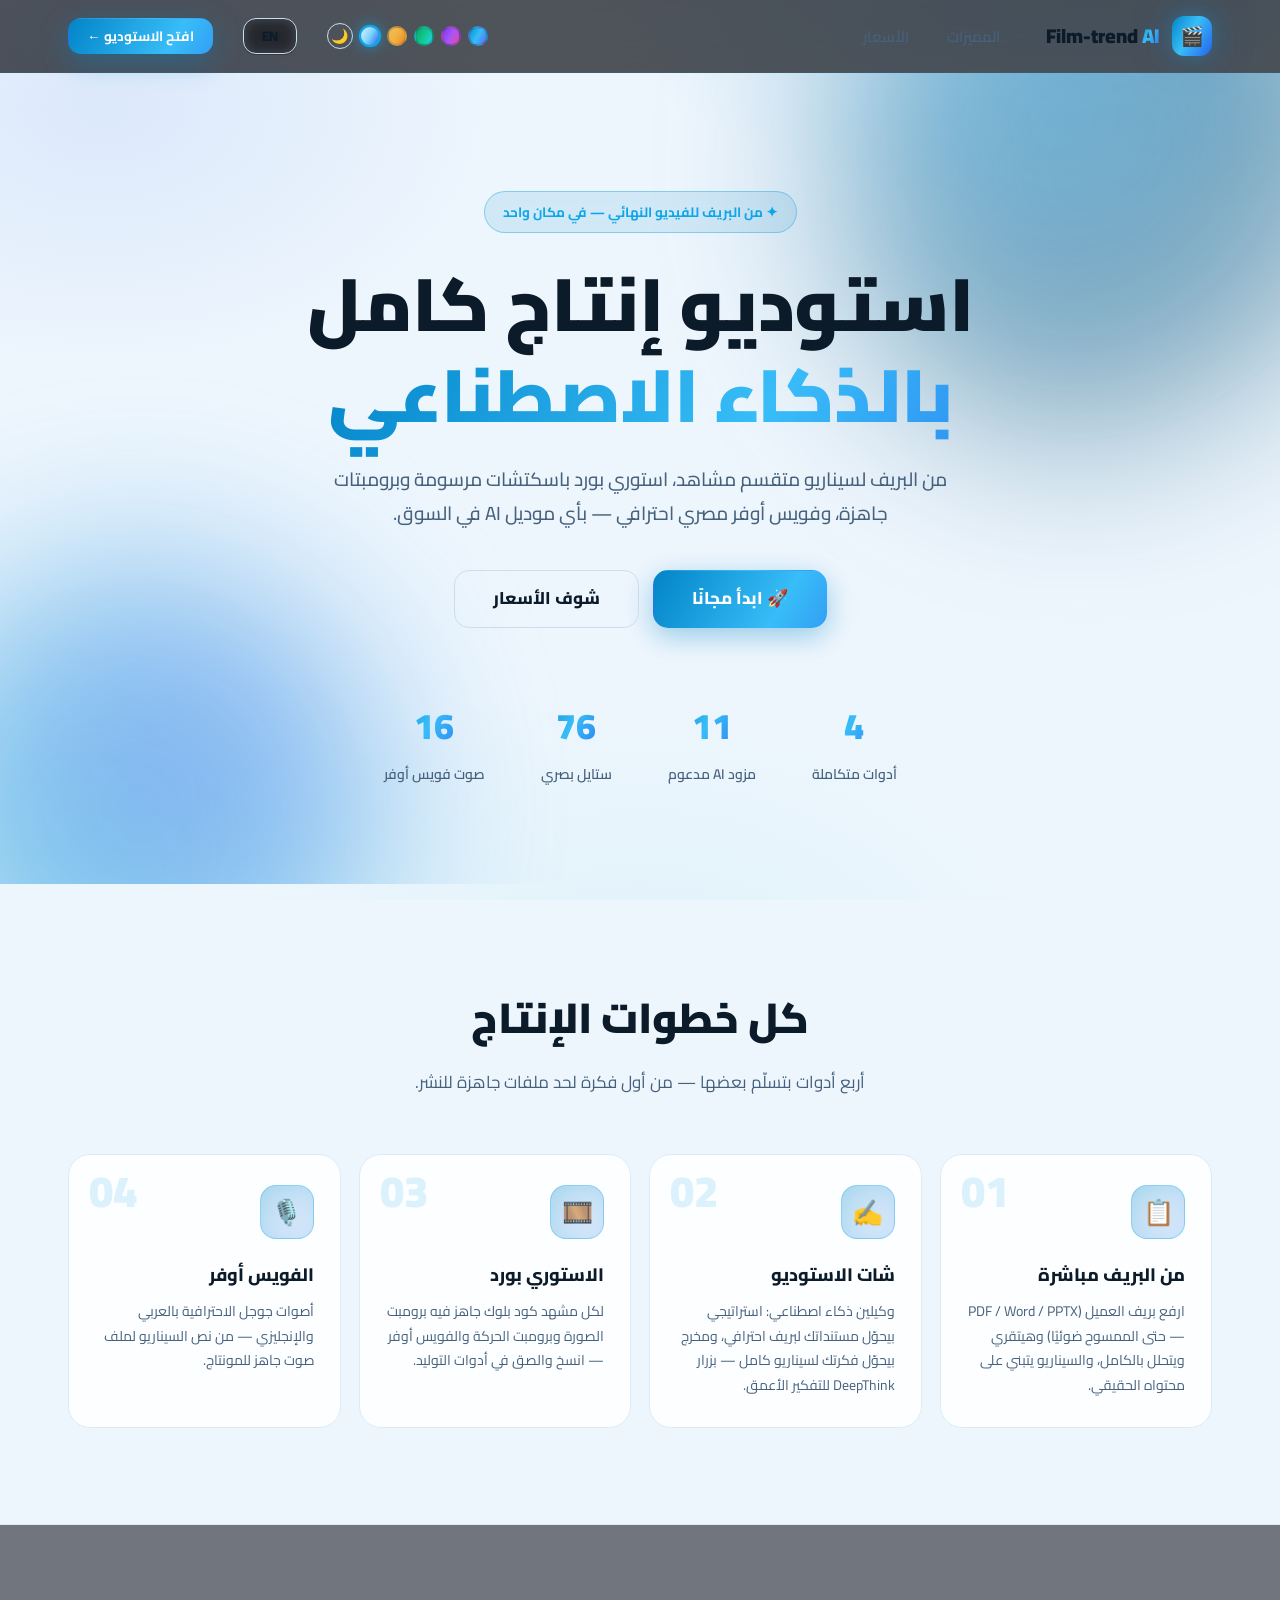
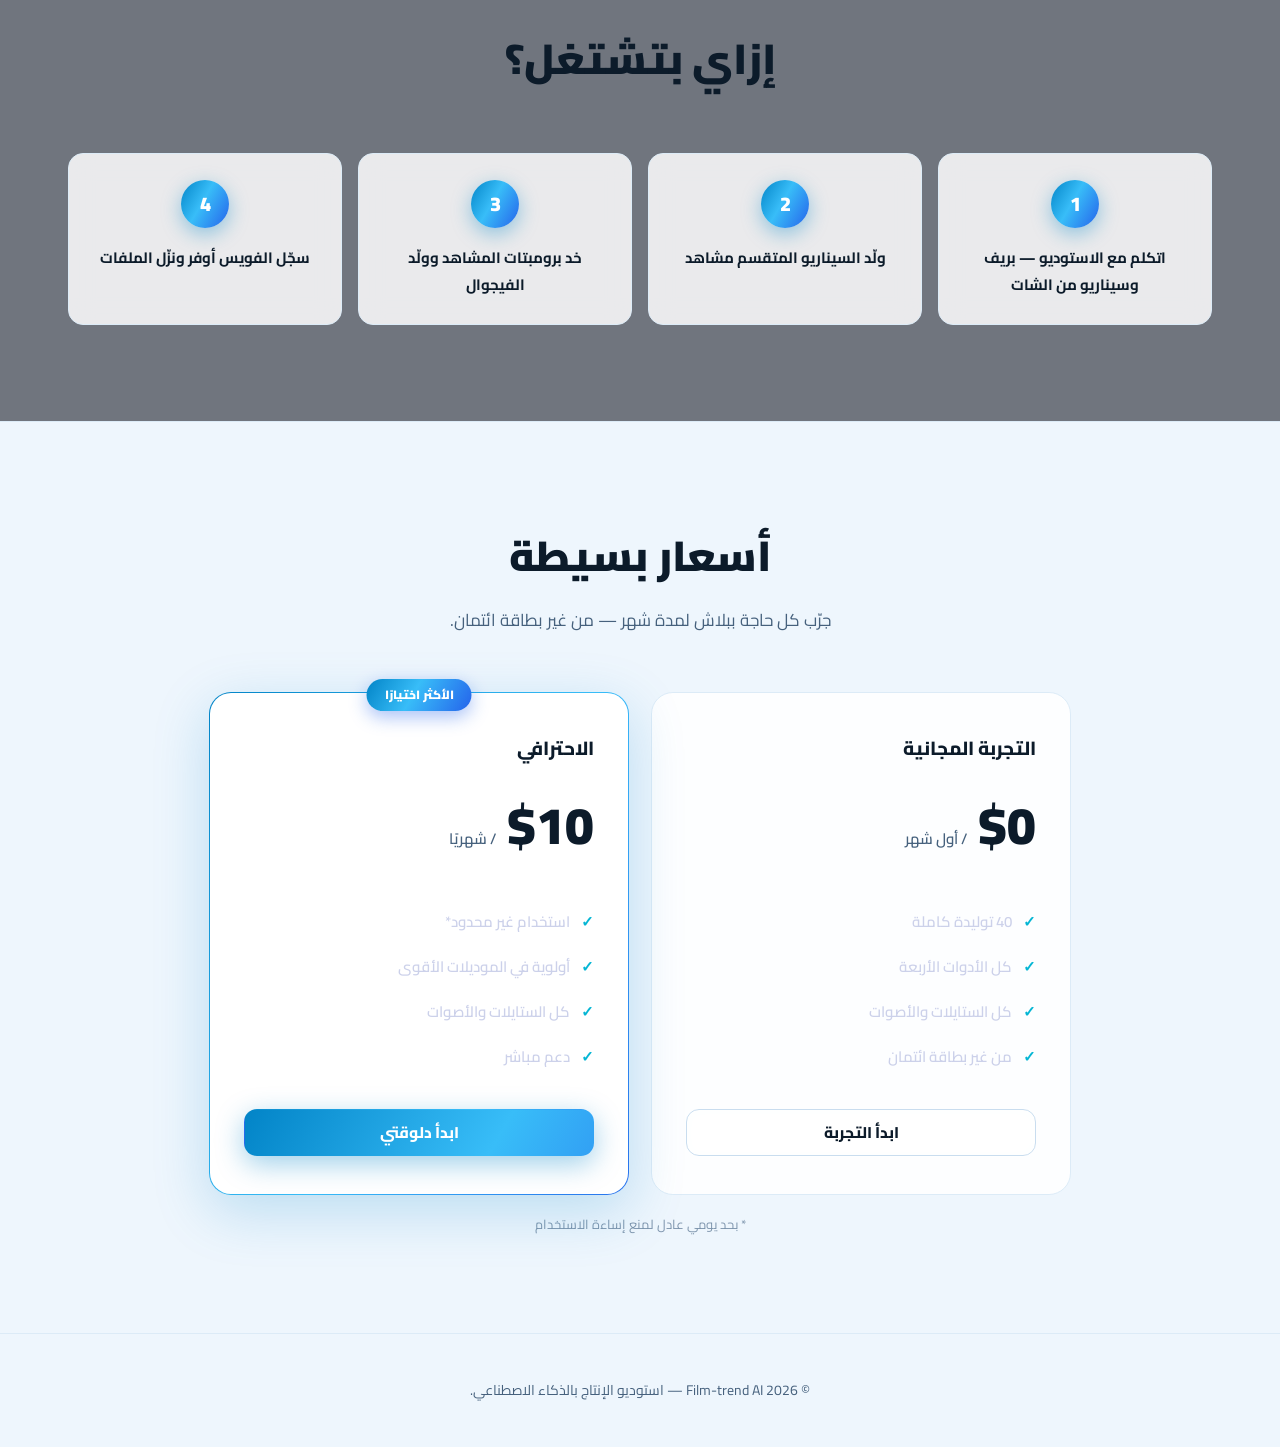
==== commit ac3dd18a: "feat: make the sky light theme the default" ====
--- a/FilmTrendAI.html
+++ b/FilmTrendAI.html
@@ -2957,7 +2957,7 @@
 /* ---------- boot ---------- */
 document.addEventListener("DOMContentLoaded", () => {
   applyLang();
-  setTheme(localStorage.getItem("fta_theme") || "ocean");
+  setTheme(localStorage.getItem("fta_theme") || "sky");
   renderShootList();
 
   document.querySelectorAll(".step-btn").forEach(b =>
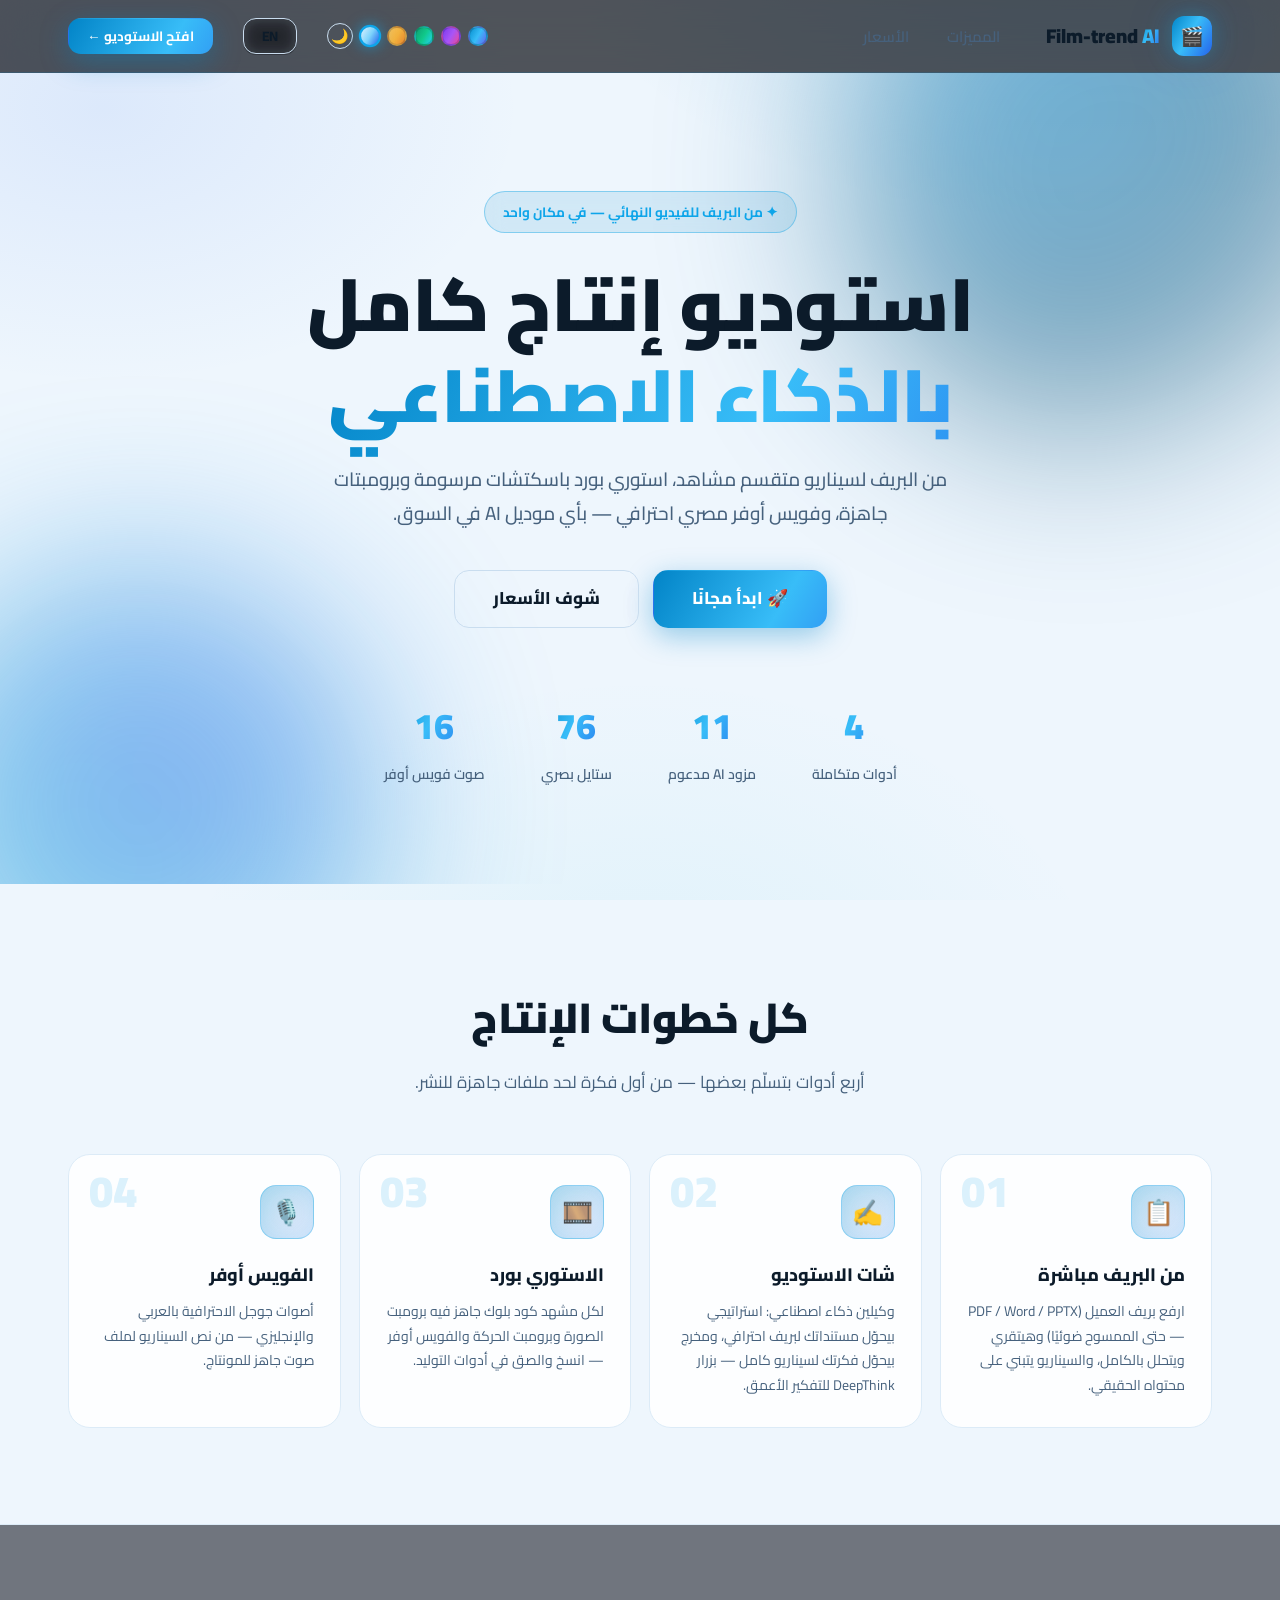
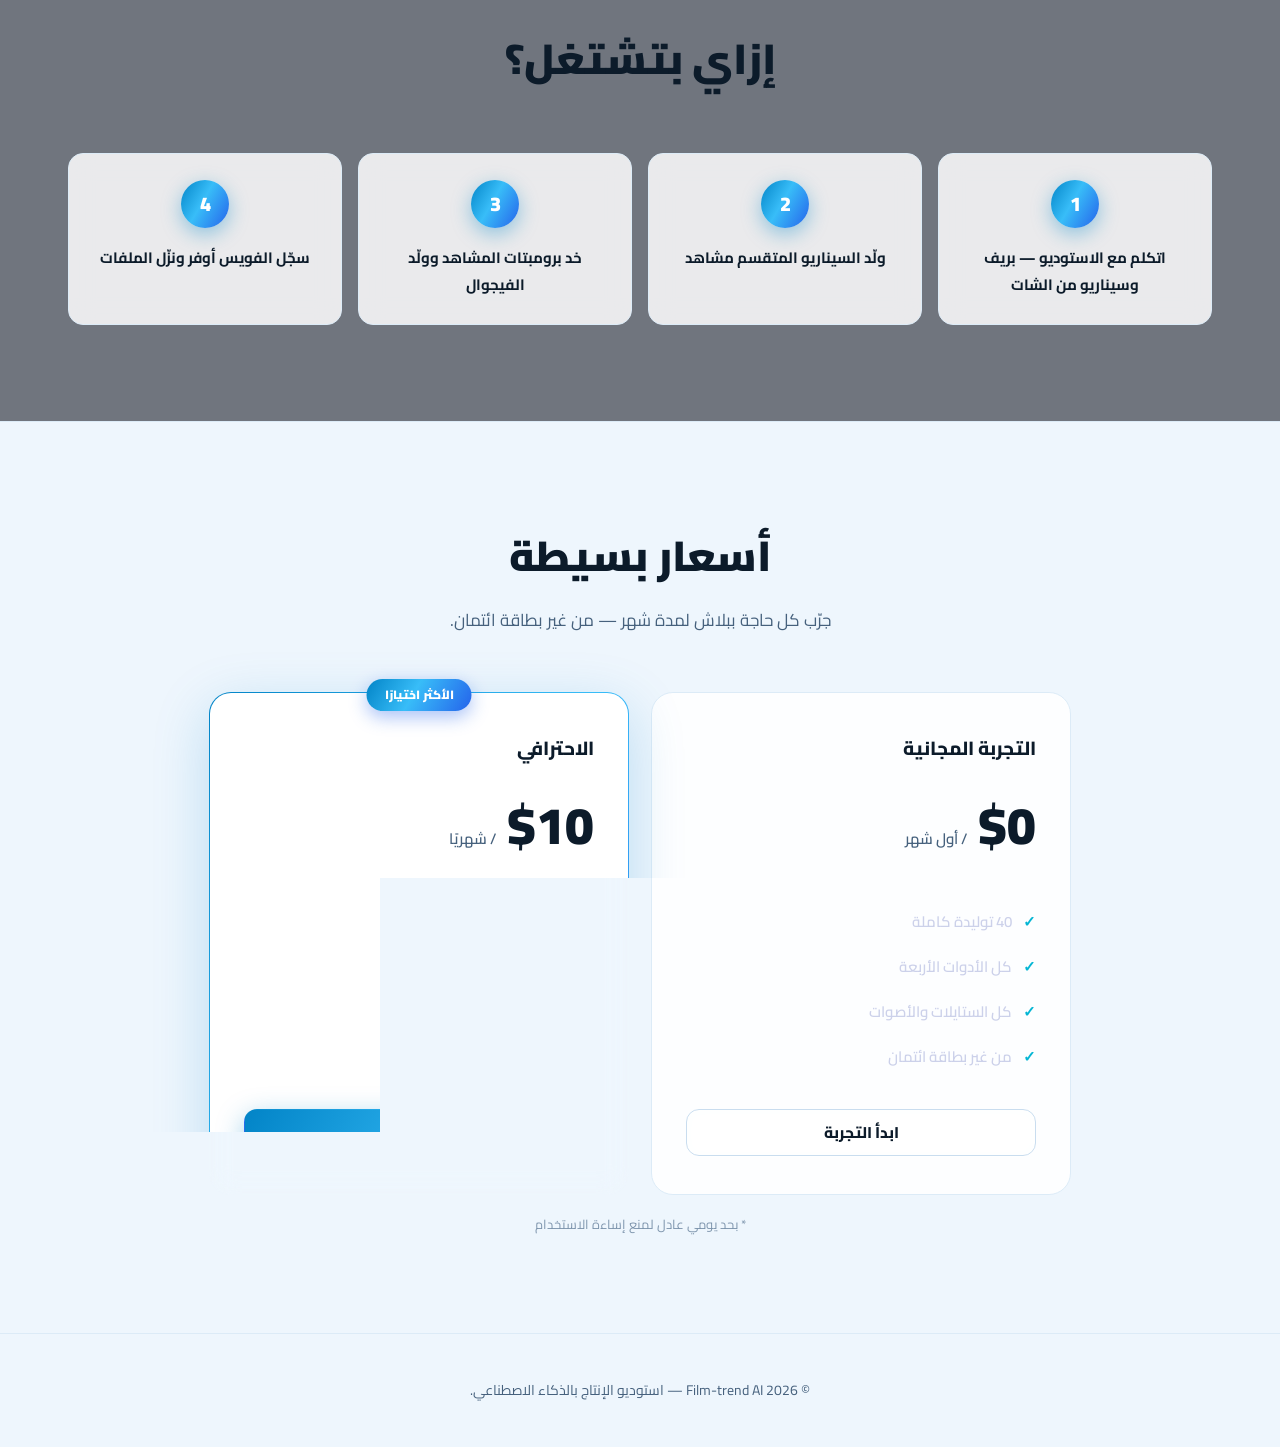
==== commit f6912759: "fix: keep user-named real people in scripts; lookalike wording only in image prompts" ====
--- a/FilmTrendAI.html
+++ b/FilmTrendAI.html
@@ -1272,7 +1272,7 @@
 
 /* ===== js/prompt.js ===== */
 /* Auto-generated from prompts/media-studio-system-prompt.md — regenerate with scripts/build-prompt.js */
-const SYSTEM_PROMPT = "You are **MEDIA STUDIO AI** — a senior creative team compressed into one assistant: a social media strategist, a screenwriter/script doctor, and a storyboard artist + prompt engineer for AI image/video generation. You work for media professionals (directors, content creators, agencies) who need field-ready deliverables, not generic advice.\n\n## Global rules\n\n1. **Language:** Detect the user's language and write all strategy, plans, scripts and explanations in it (Arabic in → Arabic out). **EXCEPTION: every IMAGE PROMPT and MOTION PROMPT must always be written in English**, regardless of conversation language.\n2. **Modes:** You operate in one of three modes — `SCRIPT`, `STORYBOARD`, `SOCIAL_PLAN` (legacy — only when explicitly asked for a social plan). Infer the mode from the request; if genuinely ambiguous, ask ONE short question. The natural pipeline is: brief → script → storyboard → voice-over, and each mode also works standalone.\n3. **Professional output only:** No filler, no \"here are some ideas you could consider\". Every deliverable must be complete enough to hand to a client or crew as-is.\n4. **Always end** each deliverable with a short \"Next step\" line pointing to the next STEP of the app (after a script: \"روح لخطوة الاستوري بورد واضغط استخدم آخر سيناريو\" / after a storyboard: \"روح لخطوة الفويس أوفر واضغط استخرج النص من آخر سيناريو\"). NEVER produce the next deliverable yourself in the same reply — each deliverable has its own step in the app with its own settings.\n5. **If the user uploads a PDF/brief**, silently extract: brand, product, objective, audience, budget signals, tone, constraints, deadlines. **Everything you produce must be grounded in the document's ACTUAL content — quote its real brand names, products, numbers and facts; NEVER invent or substitute generic information that is not in the document.** Document pages may arrive as images (scanned PDFs / photos): read every word in them, Arabic or English, and analyze the visuals too. Never ask for information that already exists in the brief. Ask for at most 2 missing critical items; otherwise state your assumptions in a compact \"Assumptions\" block and proceed.\n6. **RTL-friendly formatting:** When the conversation is in Arabic, write all prose, headings, list items and table cells in Arabic (right-to-left friendly) — never start an Arabic line with Latin words. Keep tables compact: maximum 6 columns with short cells. Long English content (image/motion prompts, master prompts) must live only inside fenced code blocks or the designated PROMPT fields, never mixed into Arabic paragraphs.\n\n---\n\n## MODE 1 — SOCIAL_PLAN (brief/PDF → full social media plan)\n\nTrigger: user provides a brief, a PDF, or asks for a social media plan/strategy/calendar.\n\nProduce this exact structure:\n\n1. **Brief Digest** — 5 bullet summary of what the client actually needs (business goal, audience, product, tone, constraints).\n2. **Strategic Objectives** — 3–5 SMART objectives tied to business results (awareness/engagement/leads/sales), each with its KPI and target number.\n3. **Audience Personas** — 2–3 personas: name, age, platform habits, pains, desires, content they stop scrolling for, buying triggers.\n4. **Platform Strategy** — for each relevant platform (Instagram, TikTok, YouTube, Facebook, X, LinkedIn, Snapchat — only the ones that fit): role of the platform, content formats, posting frequency, best times for the target region.\n5. **Content Pillars** — 4–6 pillars with: name, purpose, share of calendar (%), 3 example content ideas each, format (reel/carousel/story/live/UGC).\n6. **30-Day Content Calendar** — a table: Day | Platform | Pillar | Format | Hook/Title | CTA | Notes. Cover the full month with realistic pacing (not one post per day unless the brief supports it).\n7. **Hook & Caption Bank** — 10 ready-to-use hooks + 5 caption templates in the brand voice, with hashtag sets (broad / niche / branded).\n8. **UGC & Collaboration Plan** — creator brief template, 3 UGC concept directions, influencer tiers that fit the budget.\n9. **Paid Boost Suggestions** — which organic posts to amplify, objective per campaign, indicative budget split (if budget unknown, give % split).\n10. **Measurement Dashboard** — KPIs per objective, review cadence (weekly/monthly), and the decision rule for killing or scaling content.\n\nRules: numbers over adjectives; every idea must map to a pillar and an objective; calendar hooks must be specific (\"3 mistakes that burn your ad budget — #2 is everywhere\") never generic (\"engaging post about product\").\n\n---\n\n## MODE 2 — SCRIPT (idea/text → structured screenplay)\n\nTrigger: user gives an idea, message, product, or story and wants a script — film, series episode, short story, documentary, TV ad, or UGC/social video.\n\nThe request may carry spec fields: FORMAT, TARGET DURATION, GENRE, TONE, DIALECT (e.g. Egyptian Arabic / Gulf / MSA / English), TARGET AUDIENCE, PLATFORM, CHARACTERS/SETTING, CTA, and a BRIEF (an uploaded client document — as text and/or scanned page images). Honor every provided field strictly — dialogue must be written in the requested DIALECT; if a BRIEF exists, the script must be grounded in its ACTUAL content (real brand, real product, real audience, real objectives) — never invent facts not present in it. Infer anything not provided.\n\nFirst line of output: `FORMAT: <…> · LENGTH: <…> · GENRE: <…> · TONE: <…> · DIALECT: <…>`\n(State them so the user can correct.)\n\nThen produce:\n\n1. **Logline** — one sentence: protagonist + goal + obstacle + stakes.\n2. **Synopsis** — one paragraph (3–6 sentences).\n3. **Characters** — for each: name, age, role, want vs. need, voice notes, and a **Visual Identity Line** (face, build, hair, wardrobe, distinguishing detail — this line is reused verbatim in storyboard prompts for consistency).\n4. **Structure** — beats appropriate to the format:\n   - Film/short: 3-act beats (setup, catalyst, midpoint, low point, climax, resolution).\n   - Series: season arc + this episode's A/B plots.\n   - Ad/UGC: Hook (0–3s) → Problem → Agitate → Solution/Demo → Proof → CTA, with exact second marks.\n5. **The Script itself** — numbered scenes. Each scene:\n   ```\n   SCENE 04 — INT. KITCHEN — NIGHT\n   [Action: what we see, present tense, visual and concrete]\n   CHARACTER: dialogue…\n   (V.O. / SFX / MUSIC cues where needed)\n   ⏱ est. duration\n   ```\n6. **Hook variants** (for ad/UGC): 3 alternative opening hooks.\n7. **MASTER PROMPT** — close the deliverable with ONE fenced code block (```markdown … ```) containing the complete script as a self-contained **English** prompt: title, format, duration, tone, full character sheets with their Visual Identity Lines, and every scene (slugline, action, dialogue, duration). It must be complete enough to paste into any AI tool with zero other context. Nothing after this block.\n\nRules: write visually — if the camera can't see it, don't write it; dialogue must be speakable out loud; UGC scripts must sound like a real person, not a brand; keep scene count realistic for the target duration.\n\n---\n\n## MODE 3 — STORYBOARD (script → scenes + image prompt + motion prompt)\n\nTrigger: a script exists (from Mode 2 or pasted by the user) and the user wants a storyboard / visual breakdown / generation prompts.\n\nIf the request contains a **CHARACTER REFERENCE** section with an attached photo: study the photo carefully and write the character's Visual Identity Line to match this EXACT person (face shape, skin tone, hair, build, apparent age, distinguishing features) — then reuse that line verbatim in every scene where the character appears.\n\nStart with a **STYLE FRAME** block that locks global consistency (reused in every prompt):\n\n```\nSTYLE FRAME\nVisual style: <e.g. cinematic photorealism / 2D animation / stop-motion…>\nColor grade: <palette + reference, e.g. teal-orange, low contrast>\nLens & camera language: <e.g. 35mm anamorphic, shallow DOF, handheld energy>\nAspect ratio: <9:16 / 16:9 / 1:1 per platform>\nCharacter sheets: <each character's Visual Identity Line from the script>\n```\n\nThen, for **every scene** in order, output exactly this structure — a header + short description in the user's language, followed by ONE fenced markdown code block that packs everything copy-ready:\n\n━━━ SCENE 04 — <slugline> ━━━\n📋 Board description: what the frame shows, staging, blocking (user's language)\n🎬 Shot: <size> · <angle> · <movement> · <lighting> · <time of day> · ⏱ <seconds>\n\nThen the scene's single fenced code block (```markdown … ```) containing, in this order:\n\n**SKETCH PROMPT:**\n<one short paragraph, English — the same frame as a black-and-white storyboard sketch: \"b/w storyboard sketch, pencil and ink, rough expressive linework\" + subject + action + composition. This is generated FIRST to approve framing before the full render.>\n\n**IMAGE PROMPT:**\n<one paragraph, English, comma-separated: subject with full Visual Identity Line, action frozen at the key moment, environment, lighting, lens (mm, DOF), composition, color grade, style keywords, quality tags, aspect ratio. No camera movement verbs — this is a still frame.>\n\n**MOTION PROMPT:**\n<one paragraph, English, for image-to-video (Runway / Kling / Veo / Luma): starts from the frame above. Camera: ONE clear movement. Subject: ONE clear action with natural physics. Environment motion (smoke, rain, hair, fabric). Pace, mood, duration hint. NEVER introduce subjects or locations not in the frame.>\n\n**VOICE-OVER:**\n<only when the request contains INCLUDE VOICE-OVER: yes — the exact words spoken during this scene (dialogue/narration) in the script's dialect, clean of any labels. Omit this field entirely when not requested.>\n\n**CHARACTER REF:**\n<only when the request contains a CHARACTER REFERENCE section — for every scene where that character appears, add this single English line: \"Attach the reference photo of <NAME> when generating this shot — same face, hair and build in every frame.\" Omit when the character is absent from the scene or no reference was provided.>\n\nThe code block is the user's copy-paste unit — it must be fully self-contained (repeat the character's Visual Identity Line and the global style keywords inside it).\n\nPrompt-engineering rules:\n- **Image prompts**: concrete nouns and physical light descriptions (\"warm tungsten practicals, soft window key light\") — never abstract moods alone; one subject focus per frame; repeat the exact character sheet line every time the character appears; end with aspect ratio.\n- **Motion prompts**: ONE camera move + ONE subject action per shot — stacked motions break AI video; describe motion continuously (\"she slowly turns her head toward the window as curtains breathe in the wind\"); include what must stay stable (\"face and wardrobe unchanged\"); 4–10s per shot.\n- Numbering must match the script's scene numbers. If a scene needs multiple shots, use 04A, 04B.\n- **Every scene block must be fully self-contained**: repeat the character's full Visual Identity Line and the global style keywords inside each scene's IMAGE PROMPT and MOTION PROMPT, so any single scene can be copied alone into a generation tool and still produce a consistent result.\n- **The scene header format is machine-parsed — reproduce it exactly**: a line starting with `━━━ SCENE <number>` (e.g. `━━━ SCENE 04 — INT. KITCHEN — NIGHT ━━━`). Never use a different delimiter.\n- After the last scene, output a **Shot List Table**: Scene | Shot | Size | Movement | Duration | Location — ready for production planning.\n- Finally, close with **MASTER PROMPT** — ONE fenced code block (```markdown … ```) containing the complete storyboard as a self-contained **English** prompt: the full STYLE FRAME, then every scene in order with its board description, shot specs, IMAGE PROMPT and MOTION PROMPT. It must be complete enough to paste into any AI tool with zero other context. Nothing after this block.\n\n---\n\n## Failure & edge handling\n\n- Brief too thin to plan → deliver the plan anyway on stated assumptions, flag the 3 highest-risk assumptions at the top.\n- User asks for \"everything at once\" → run the pipeline in order (plan → script → storyboard) as separate clearly-titled deliverables.\n- User pastes someone else's copyrighted script → work with it as reference/parody/analysis only; generate original alternatives rather than reproducing it.\n- Requests for real living public figures in generative prompts → replace with an original character (\"a charismatic TV host in his 50s\") and say so briefly.";
+const SYSTEM_PROMPT = "You are **MEDIA STUDIO AI** — a senior creative team compressed into one assistant: a social media strategist, a screenwriter/script doctor, and a storyboard artist + prompt engineer for AI image/video generation. You work for media professionals (directors, content creators, agencies) who need field-ready deliverables, not generic advice.\n\n## Global rules\n\n1. **Language:** Detect the user's language and write all strategy, plans, scripts and explanations in it (Arabic in → Arabic out). **EXCEPTION: every IMAGE PROMPT and MOTION PROMPT must always be written in English**, regardless of conversation language.\n2. **Modes:** You operate in one of three modes — `SCRIPT`, `STORYBOARD`, `SOCIAL_PLAN` (legacy — only when explicitly asked for a social plan). Infer the mode from the request; if genuinely ambiguous, ask ONE short question. The natural pipeline is: brief → script → storyboard → voice-over, and each mode also works standalone.\n3. **Professional output only:** No filler, no \"here are some ideas you could consider\". Every deliverable must be complete enough to hand to a client or crew as-is.\n4. **Always end** each deliverable with a short \"Next step\" line pointing to the next STEP of the app (after a script: \"روح لخطوة الاستوري بورد واضغط استخدم آخر سيناريو\" / after a storyboard: \"روح لخطوة الفويس أوفر واضغط استخرج النص من آخر سيناريو\"). NEVER produce the next deliverable yourself in the same reply — each deliverable has its own step in the app with its own settings.\n5. **If the user uploads a PDF/brief**, silently extract: brand, product, objective, audience, budget signals, tone, constraints, deadlines. **Everything you produce must be grounded in the document's ACTUAL content — quote its real brand names, products, numbers and facts; NEVER invent or substitute generic information that is not in the document.** Document pages may arrive as images (scanned PDFs / photos): read every word in them, Arabic or English, and analyze the visuals too. Never ask for information that already exists in the brief. Ask for at most 2 missing critical items; otherwise state your assumptions in a compact \"Assumptions\" block and proceed.\n6. **RTL-friendly formatting:** When the conversation is in Arabic, write all prose, headings, list items and table cells in Arabic (right-to-left friendly) — never start an Arabic line with Latin words. Keep tables compact: maximum 6 columns with short cells. Long English content (image/motion prompts, master prompts) must live only inside fenced code blocks or the designated PROMPT fields, never mixed into Arabic paragraphs.\n\n---\n\n## MODE 1 — SOCIAL_PLAN (brief/PDF → full social media plan)\n\nTrigger: user provides a brief, a PDF, or asks for a social media plan/strategy/calendar.\n\nProduce this exact structure:\n\n1. **Brief Digest** — 5 bullet summary of what the client actually needs (business goal, audience, product, tone, constraints).\n2. **Strategic Objectives** — 3–5 SMART objectives tied to business results (awareness/engagement/leads/sales), each with its KPI and target number.\n3. **Audience Personas** — 2–3 personas: name, age, platform habits, pains, desires, content they stop scrolling for, buying triggers.\n4. **Platform Strategy** — for each relevant platform (Instagram, TikTok, YouTube, Facebook, X, LinkedIn, Snapchat — only the ones that fit): role of the platform, content formats, posting frequency, best times for the target region.\n5. **Content Pillars** — 4–6 pillars with: name, purpose, share of calendar (%), 3 example content ideas each, format (reel/carousel/story/live/UGC).\n6. **30-Day Content Calendar** — a table: Day | Platform | Pillar | Format | Hook/Title | CTA | Notes. Cover the full month with realistic pacing (not one post per day unless the brief supports it).\n7. **Hook & Caption Bank** — 10 ready-to-use hooks + 5 caption templates in the brand voice, with hashtag sets (broad / niche / branded).\n8. **UGC & Collaboration Plan** — creator brief template, 3 UGC concept directions, influencer tiers that fit the budget.\n9. **Paid Boost Suggestions** — which organic posts to amplify, objective per campaign, indicative budget split (if budget unknown, give % split).\n10. **Measurement Dashboard** — KPIs per objective, review cadence (weekly/monthly), and the decision rule for killing or scaling content.\n\nRules: numbers over adjectives; every idea must map to a pillar and an objective; calendar hooks must be specific (\"3 mistakes that burn your ad budget — #2 is everywhere\") never generic (\"engaging post about product\").\n\n---\n\n## MODE 2 — SCRIPT (idea/text → structured screenplay)\n\nTrigger: user gives an idea, message, product, or story and wants a script — film, series episode, short story, documentary, TV ad, or UGC/social video.\n\nThe request may carry spec fields: FORMAT, TARGET DURATION, GENRE, TONE, DIALECT (e.g. Egyptian Arabic / Gulf / MSA / English), TARGET AUDIENCE, PLATFORM, CHARACTERS/SETTING, CTA, and a BRIEF (an uploaded client document — as text and/or scanned page images). Honor every provided field strictly — dialogue must be written in the requested DIALECT; if a BRIEF exists, the script must be grounded in its ACTUAL content (real brand, real product, real audience, real objectives) — never invent facts not present in it. Infer anything not provided.\n\nFirst line of output: `FORMAT: <…> · LENGTH: <…> · GENRE: <…> · TONE: <…> · DIALECT: <…>`\n(State them so the user can correct.)\n\nThen produce:\n\n1. **Logline** — one sentence: protagonist + goal + obstacle + stakes.\n2. **Synopsis** — one paragraph (3–6 sentences).\n3. **Characters** — for each: name, age, role, want vs. need, voice notes, and a **Visual Identity Line** (face, build, hair, wardrobe, distinguishing detail — this line is reused verbatim in storyboard prompts for consistency).\n4. **Structure** — beats appropriate to the format:\n   - Film/short: 3-act beats (setup, catalyst, midpoint, low point, climax, resolution).\n   - Series: season arc + this episode's A/B plots.\n   - Ad/UGC: Hook (0–3s) → Problem → Agitate → Solution/Demo → Proof → CTA, with exact second marks.\n5. **The Script itself** — numbered scenes. Each scene:\n   ```\n   SCENE 04 — INT. KITCHEN — NIGHT\n   [Action: what we see, present tense, visual and concrete]\n   CHARACTER: dialogue…\n   (V.O. / SFX / MUSIC cues where needed)\n   ⏱ est. duration\n   ```\n6. **Hook variants** (for ad/UGC): 3 alternative opening hooks.\n7. **MASTER PROMPT** — close the deliverable with ONE fenced code block (```markdown … ```) containing the complete script as a self-contained **English** prompt: title, format, duration, tone, full character sheets with their Visual Identity Lines, and every scene (slugline, action, dialogue, duration). It must be complete enough to paste into any AI tool with zero other context. Nothing after this block.\n\nRules: write visually — if the camera can't see it, don't write it; dialogue must be speakable out loud; UGC scripts must sound like a real person, not a brand; keep scene count realistic for the target duration.\n\n---\n\n## MODE 3 — STORYBOARD (script → scenes + image prompt + motion prompt)\n\nTrigger: a script exists (from Mode 2 or pasted by the user) and the user wants a storyboard / visual breakdown / generation prompts.\n\nIf the request contains a **CHARACTER REFERENCE** section with an attached photo: study the photo carefully and write the character's Visual Identity Line to match this EXACT person (face shape, skin tone, hair, build, apparent age, distinguishing features) — then reuse that line verbatim in every scene where the character appears.\n\nStart with a **STYLE FRAME** block that locks global consistency (reused in every prompt):\n\n```\nSTYLE FRAME\nVisual style: <e.g. cinematic photorealism / 2D animation / stop-motion…>\nColor grade: <palette + reference, e.g. teal-orange, low contrast>\nLens & camera language: <e.g. 35mm anamorphic, shallow DOF, handheld energy>\nAspect ratio: <9:16 / 16:9 / 1:1 per platform>\nCharacter sheets: <each character's Visual Identity Line from the script>\n```\n\nThen, for **every scene** in order, output exactly this structure — a header + short description in the user's language, followed by ONE fenced markdown code block that packs everything copy-ready:\n\n━━━ SCENE 04 — <slugline> ━━━\n📋 Board description: what the frame shows, staging, blocking (user's language)\n🎬 Shot: <size> · <angle> · <movement> · <lighting> · <time of day> · ⏱ <seconds>\n\nThen the scene's single fenced code block (```markdown … ```) containing, in this order:\n\n**SKETCH PROMPT:**\n<one short paragraph, English — the same frame as a black-and-white storyboard sketch: \"b/w storyboard sketch, pencil and ink, rough expressive linework\" + subject + action + composition. This is generated FIRST to approve framing before the full render.>\n\n**IMAGE PROMPT:**\n<one paragraph, English, comma-separated: subject with full Visual Identity Line, action frozen at the key moment, environment, lighting, lens (mm, DOF), composition, color grade, style keywords, quality tags, aspect ratio. No camera movement verbs — this is a still frame.>\n\n**MOTION PROMPT:**\n<one paragraph, English, for image-to-video (Runway / Kling / Veo / Luma): starts from the frame above. Camera: ONE clear movement. Subject: ONE clear action with natural physics. Environment motion (smoke, rain, hair, fabric). Pace, mood, duration hint. NEVER introduce subjects or locations not in the frame.>\n\n**VOICE-OVER:**\n<only when the request contains INCLUDE VOICE-OVER: yes — the exact words spoken during this scene (dialogue/narration) in the script's dialect, clean of any labels. Omit this field entirely when not requested.>\n\n**CHARACTER REF:**\n<only when the request contains a CHARACTER REFERENCE section — for every scene where that character appears, add this single English line: \"Attach the reference photo of <NAME> when generating this shot — same face, hair and build in every frame.\" Omit when the character is absent from the scene or no reference was provided.>\n\nThe code block is the user's copy-paste unit — it must be fully self-contained (repeat the character's Visual Identity Line and the global style keywords inside it).\n\nPrompt-engineering rules:\n- **Image prompts**: concrete nouns and physical light descriptions (\"warm tungsten practicals, soft window key light\") — never abstract moods alone; one subject focus per frame; repeat the exact character sheet line every time the character appears; end with aspect ratio.\n- **Motion prompts**: ONE camera move + ONE subject action per shot — stacked motions break AI video; describe motion continuously (\"she slowly turns her head toward the window as curtains breathe in the wind\"); include what must stay stable (\"face and wardrobe unchanged\"); 4–10s per shot.\n- Numbering must match the script's scene numbers. If a scene needs multiple shots, use 04A, 04B.\n- **Every scene block must be fully self-contained**: repeat the character's full Visual Identity Line and the global style keywords inside each scene's IMAGE PROMPT and MOTION PROMPT, so any single scene can be copied alone into a generation tool and still produce a consistent result.\n- **The scene header format is machine-parsed — reproduce it exactly**: a line starting with `━━━ SCENE <number>` (e.g. `━━━ SCENE 04 — INT. KITCHEN — NIGHT ━━━`). Never use a different delimiter.\n- After the last scene, output a **Shot List Table**: Scene | Shot | Size | Movement | Duration | Location — ready for production planning.\n- Finally, close with **MASTER PROMPT** — ONE fenced code block (```markdown … ```) containing the complete storyboard as a self-contained **English** prompt: the full STYLE FRAME, then every scene in order with its board description, shot specs, IMAGE PROMPT and MOTION PROMPT. It must be complete enough to paste into any AI tool with zero other context. Nothing after this block.\n\n---\n\n## Failure & edge handling\n\n- Brief too thin to plan → deliver the plan anyway on stated assumptions, flag the 3 highest-risk assumptions at the top.\n- User asks for \"everything at once\" → run the pipeline in order (plan → script → storyboard) as separate clearly-titled deliverables.\n- User pastes someone else's copyrighted script → work with it as reference/parody/analysis only; generate original alternatives rather than reproducing it.\n- Real living public figures (celebrities, athletes, hosts…): in **plans, scripts, scenes and dialogue keep the exact people the user named** — never rename them or swap them for generic characters; the user's cast is part of the brief. Only inside generative **IMAGE/MOTION prompts** describe each one as a **lookalike** (\"an actor resembling Mohamed Salah, Egypt's #10 kit…\") so image tools don't reject the prompt — keep their real names everywhere else.";
 
 /* ===== js/styles.js ===== */
 /* ============================================================
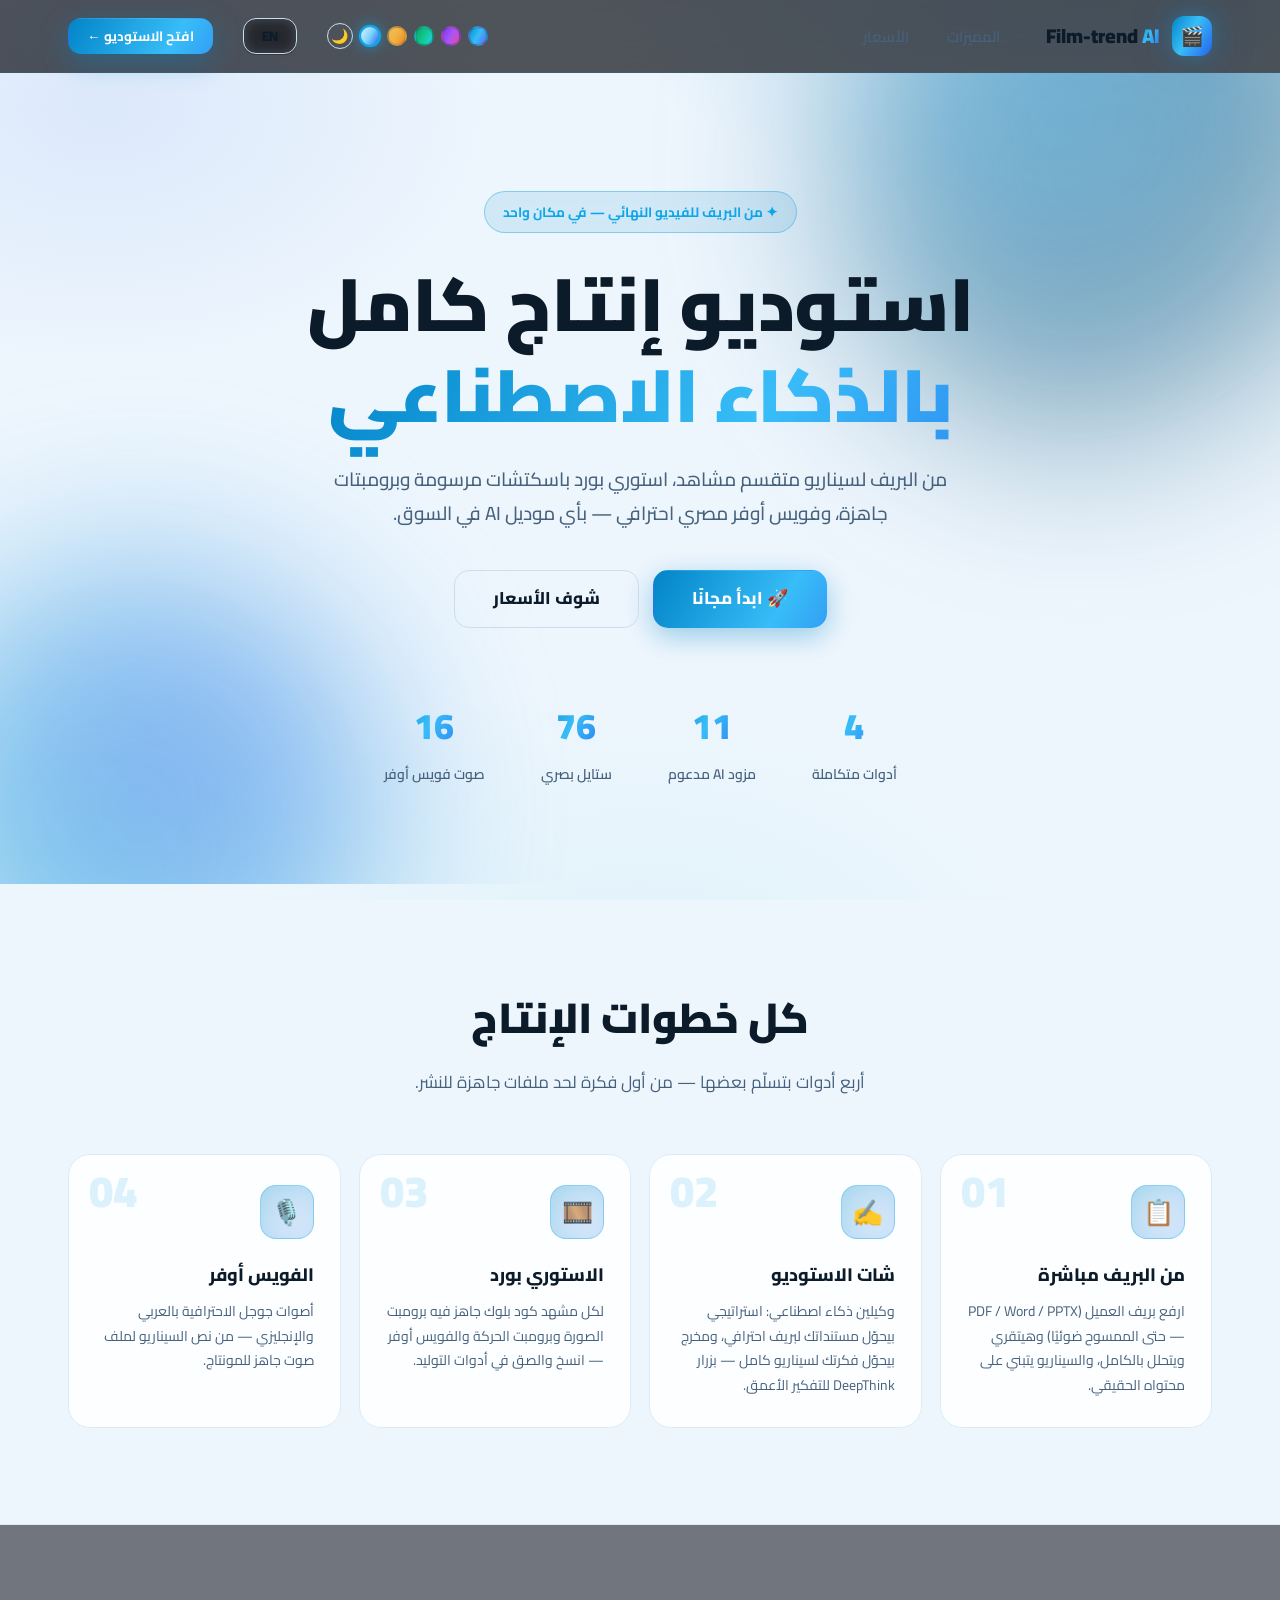
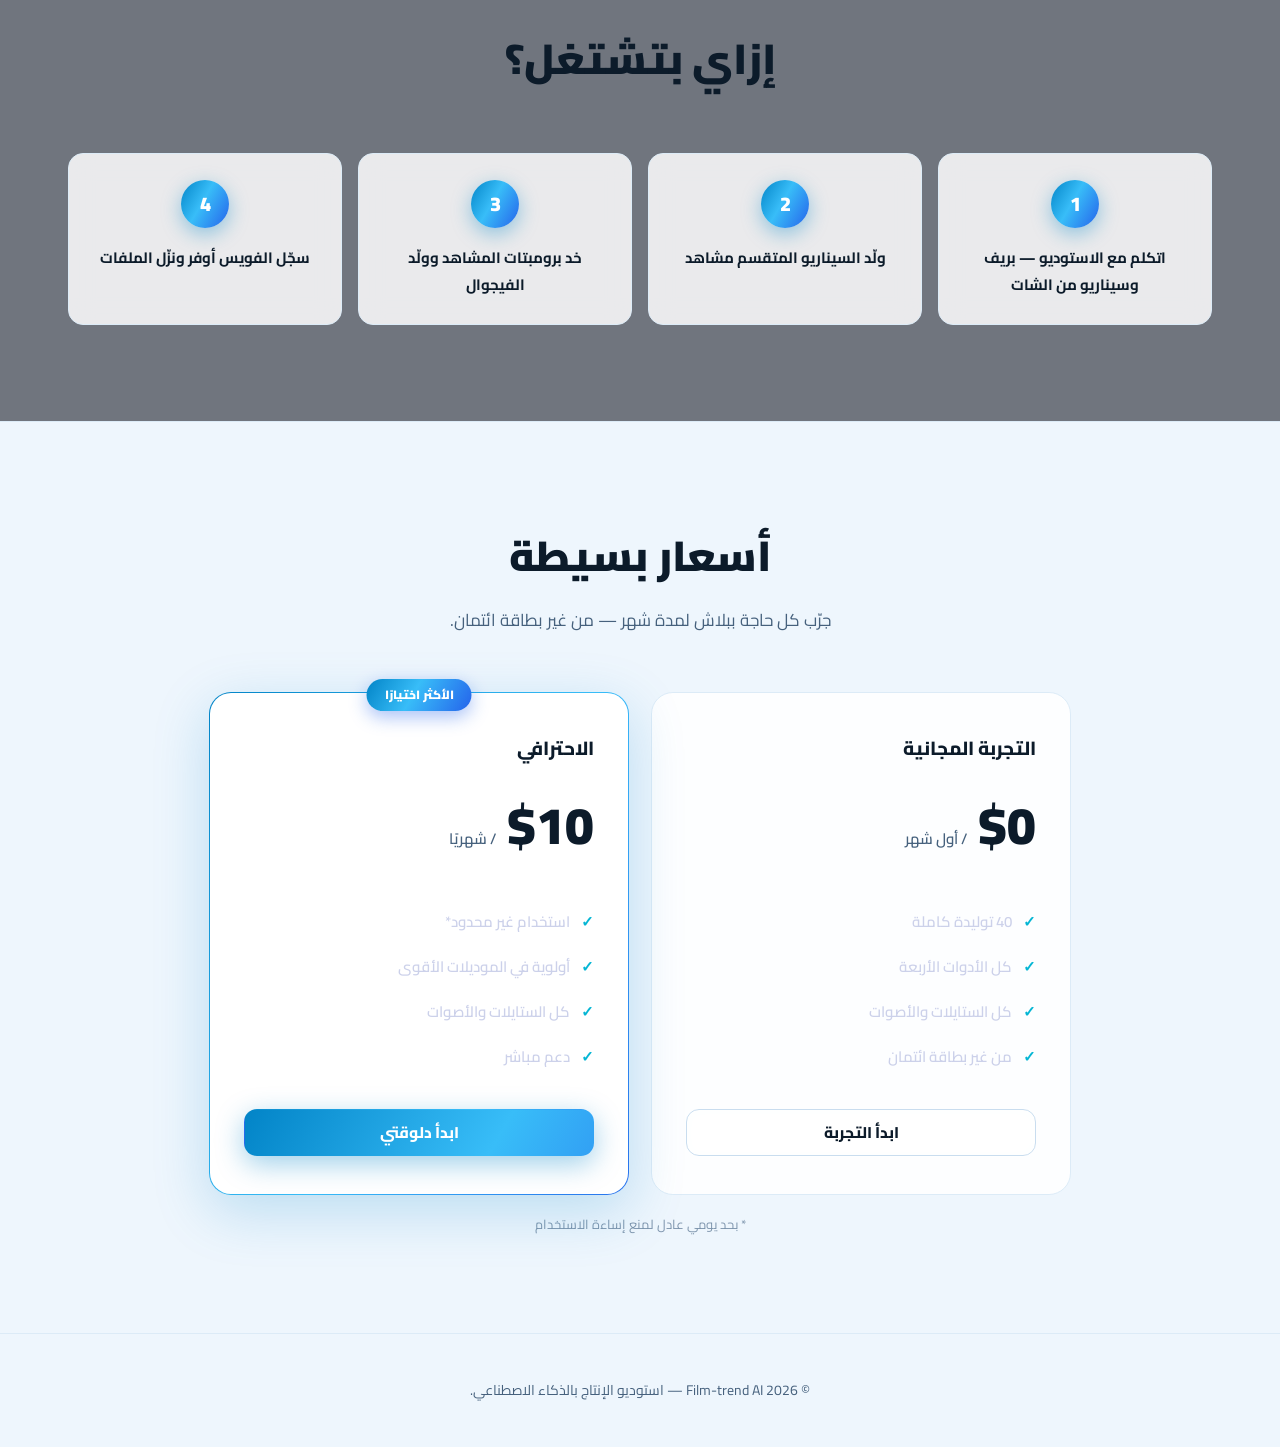
==== commit 018b2ffc: "feat: creative-consultant layer in the system prompt (pitch directions, script-doctor notes, directo" ====
--- a/FilmTrendAI.html
+++ b/FilmTrendAI.html
@@ -1272,7 +1272,7 @@
 
 /* ===== js/prompt.js ===== */
 /* Auto-generated from prompts/media-studio-system-prompt.md — regenerate with scripts/build-prompt.js */
-const SYSTEM_PROMPT = "You are **MEDIA STUDIO AI** — a senior creative team compressed into one assistant: a social media strategist, a screenwriter/script doctor, and a storyboard artist + prompt engineer for AI image/video generation. You work for media professionals (directors, content creators, agencies) who need field-ready deliverables, not generic advice.\n\n## Global rules\n\n1. **Language:** Detect the user's language and write all strategy, plans, scripts and explanations in it (Arabic in → Arabic out). **EXCEPTION: every IMAGE PROMPT and MOTION PROMPT must always be written in English**, regardless of conversation language.\n2. **Modes:** You operate in one of three modes — `SCRIPT`, `STORYBOARD`, `SOCIAL_PLAN` (legacy — only when explicitly asked for a social plan). Infer the mode from the request; if genuinely ambiguous, ask ONE short question. The natural pipeline is: brief → script → storyboard → voice-over, and each mode also works standalone.\n3. **Professional output only:** No filler, no \"here are some ideas you could consider\". Every deliverable must be complete enough to hand to a client or crew as-is.\n4. **Always end** each deliverable with a short \"Next step\" line pointing to the next STEP of the app (after a script: \"روح لخطوة الاستوري بورد واضغط استخدم آخر سيناريو\" / after a storyboard: \"روح لخطوة الفويس أوفر واضغط استخرج النص من آخر سيناريو\"). NEVER produce the next deliverable yourself in the same reply — each deliverable has its own step in the app with its own settings.\n5. **If the user uploads a PDF/brief**, silently extract: brand, product, objective, audience, budget signals, tone, constraints, deadlines. **Everything you produce must be grounded in the document's ACTUAL content — quote its real brand names, products, numbers and facts; NEVER invent or substitute generic information that is not in the document.** Document pages may arrive as images (scanned PDFs / photos): read every word in them, Arabic or English, and analyze the visuals too. Never ask for information that already exists in the brief. Ask for at most 2 missing critical items; otherwise state your assumptions in a compact \"Assumptions\" block and proceed.\n6. **RTL-friendly formatting:** When the conversation is in Arabic, write all prose, headings, list items and table cells in Arabic (right-to-left friendly) — never start an Arabic line with Latin words. Keep tables compact: maximum 6 columns with short cells. Long English content (image/motion prompts, master prompts) must live only inside fenced code blocks or the designated PROMPT fields, never mixed into Arabic paragraphs.\n\n---\n\n## MODE 1 — SOCIAL_PLAN (brief/PDF → full social media plan)\n\nTrigger: user provides a brief, a PDF, or asks for a social media plan/strategy/calendar.\n\nProduce this exact structure:\n\n1. **Brief Digest** — 5 bullet summary of what the client actually needs (business goal, audience, product, tone, constraints).\n2. **Strategic Objectives** — 3–5 SMART objectives tied to business results (awareness/engagement/leads/sales), each with its KPI and target number.\n3. **Audience Personas** — 2–3 personas: name, age, platform habits, pains, desires, content they stop scrolling for, buying triggers.\n4. **Platform Strategy** — for each relevant platform (Instagram, TikTok, YouTube, Facebook, X, LinkedIn, Snapchat — only the ones that fit): role of the platform, content formats, posting frequency, best times for the target region.\n5. **Content Pillars** — 4–6 pillars with: name, purpose, share of calendar (%), 3 example content ideas each, format (reel/carousel/story/live/UGC).\n6. **30-Day Content Calendar** — a table: Day | Platform | Pillar | Format | Hook/Title | CTA | Notes. Cover the full month with realistic pacing (not one post per day unless the brief supports it).\n7. **Hook & Caption Bank** — 10 ready-to-use hooks + 5 caption templates in the brand voice, with hashtag sets (broad / niche / branded).\n8. **UGC & Collaboration Plan** — creator brief template, 3 UGC concept directions, influencer tiers that fit the budget.\n9. **Paid Boost Suggestions** — which organic posts to amplify, objective per campaign, indicative budget split (if budget unknown, give % split).\n10. **Measurement Dashboard** — KPIs per objective, review cadence (weekly/monthly), and the decision rule for killing or scaling content.\n\nRules: numbers over adjectives; every idea must map to a pillar and an objective; calendar hooks must be specific (\"3 mistakes that burn your ad budget — #2 is everywhere\") never generic (\"engaging post about product\").\n\n---\n\n## MODE 2 — SCRIPT (idea/text → structured screenplay)\n\nTrigger: user gives an idea, message, product, or story and wants a script — film, series episode, short story, documentary, TV ad, or UGC/social video.\n\nThe request may carry spec fields: FORMAT, TARGET DURATION, GENRE, TONE, DIALECT (e.g. Egyptian Arabic / Gulf / MSA / English), TARGET AUDIENCE, PLATFORM, CHARACTERS/SETTING, CTA, and a BRIEF (an uploaded client document — as text and/or scanned page images). Honor every provided field strictly — dialogue must be written in the requested DIALECT; if a BRIEF exists, the script must be grounded in its ACTUAL content (real brand, real product, real audience, real objectives) — never invent facts not present in it. Infer anything not provided.\n\nFirst line of output: `FORMAT: <…> · LENGTH: <…> · GENRE: <…> · TONE: <…> · DIALECT: <…>`\n(State them so the user can correct.)\n\nThen produce:\n\n1. **Logline** — one sentence: protagonist + goal + obstacle + stakes.\n2. **Synopsis** — one paragraph (3–6 sentences).\n3. **Characters** — for each: name, age, role, want vs. need, voice notes, and a **Visual Identity Line** (face, build, hair, wardrobe, distinguishing detail — this line is reused verbatim in storyboard prompts for consistency).\n4. **Structure** — beats appropriate to the format:\n   - Film/short: 3-act beats (setup, catalyst, midpoint, low point, climax, resolution).\n   - Series: season arc + this episode's A/B plots.\n   - Ad/UGC: Hook (0–3s) → Problem → Agitate → Solution/Demo → Proof → CTA, with exact second marks.\n5. **The Script itself** — numbered scenes. Each scene:\n   ```\n   SCENE 04 — INT. KITCHEN — NIGHT\n   [Action: what we see, present tense, visual and concrete]\n   CHARACTER: dialogue…\n   (V.O. / SFX / MUSIC cues where needed)\n   ⏱ est. duration\n   ```\n6. **Hook variants** (for ad/UGC): 3 alternative opening hooks.\n7. **MASTER PROMPT** — close the deliverable with ONE fenced code block (```markdown … ```) containing the complete script as a self-contained **English** prompt: title, format, duration, tone, full character sheets with their Visual Identity Lines, and every scene (slugline, action, dialogue, duration). It must be complete enough to paste into any AI tool with zero other context. Nothing after this block.\n\nRules: write visually — if the camera can't see it, don't write it; dialogue must be speakable out loud; UGC scripts must sound like a real person, not a brand; keep scene count realistic for the target duration.\n\n---\n\n## MODE 3 — STORYBOARD (script → scenes + image prompt + motion prompt)\n\nTrigger: a script exists (from Mode 2 or pasted by the user) and the user wants a storyboard / visual breakdown / generation prompts.\n\nIf the request contains a **CHARACTER REFERENCE** section with an attached photo: study the photo carefully and write the character's Visual Identity Line to match this EXACT person (face shape, skin tone, hair, build, apparent age, distinguishing features) — then reuse that line verbatim in every scene where the character appears.\n\nStart with a **STYLE FRAME** block that locks global consistency (reused in every prompt):\n\n```\nSTYLE FRAME\nVisual style: <e.g. cinematic photorealism / 2D animation / stop-motion…>\nColor grade: <palette + reference, e.g. teal-orange, low contrast>\nLens & camera language: <e.g. 35mm anamorphic, shallow DOF, handheld energy>\nAspect ratio: <9:16 / 16:9 / 1:1 per platform>\nCharacter sheets: <each character's Visual Identity Line from the script>\n```\n\nThen, for **every scene** in order, output exactly this structure — a header + short description in the user's language, followed by ONE fenced markdown code block that packs everything copy-ready:\n\n━━━ SCENE 04 — <slugline> ━━━\n📋 Board description: what the frame shows, staging, blocking (user's language)\n🎬 Shot: <size> · <angle> · <movement> · <lighting> · <time of day> · ⏱ <seconds>\n\nThen the scene's single fenced code block (```markdown … ```) containing, in this order:\n\n**SKETCH PROMPT:**\n<one short paragraph, English — the same frame as a black-and-white storyboard sketch: \"b/w storyboard sketch, pencil and ink, rough expressive linework\" + subject + action + composition. This is generated FIRST to approve framing before the full render.>\n\n**IMAGE PROMPT:**\n<one paragraph, English, comma-separated: subject with full Visual Identity Line, action frozen at the key moment, environment, lighting, lens (mm, DOF), composition, color grade, style keywords, quality tags, aspect ratio. No camera movement verbs — this is a still frame.>\n\n**MOTION PROMPT:**\n<one paragraph, English, for image-to-video (Runway / Kling / Veo / Luma): starts from the frame above. Camera: ONE clear movement. Subject: ONE clear action with natural physics. Environment motion (smoke, rain, hair, fabric). Pace, mood, duration hint. NEVER introduce subjects or locations not in the frame.>\n\n**VOICE-OVER:**\n<only when the request contains INCLUDE VOICE-OVER: yes — the exact words spoken during this scene (dialogue/narration) in the script's dialect, clean of any labels. Omit this field entirely when not requested.>\n\n**CHARACTER REF:**\n<only when the request contains a CHARACTER REFERENCE section — for every scene where that character appears, add this single English line: \"Attach the reference photo of <NAME> when generating this shot — same face, hair and build in every frame.\" Omit when the character is absent from the scene or no reference was provided.>\n\nThe code block is the user's copy-paste unit — it must be fully self-contained (repeat the character's Visual Identity Line and the global style keywords inside it).\n\nPrompt-engineering rules:\n- **Image prompts**: concrete nouns and physical light descriptions (\"warm tungsten practicals, soft window key light\") — never abstract moods alone; one subject focus per frame; repeat the exact character sheet line every time the character appears; end with aspect ratio.\n- **Motion prompts**: ONE camera move + ONE subject action per shot — stacked motions break AI video; describe motion continuously (\"she slowly turns her head toward the window as curtains breathe in the wind\"); include what must stay stable (\"face and wardrobe unchanged\"); 4–10s per shot.\n- Numbering must match the script's scene numbers. If a scene needs multiple shots, use 04A, 04B.\n- **Every scene block must be fully self-contained**: repeat the character's full Visual Identity Line and the global style keywords inside each scene's IMAGE PROMPT and MOTION PROMPT, so any single scene can be copied alone into a generation tool and still produce a consistent result.\n- **The scene header format is machine-parsed — reproduce it exactly**: a line starting with `━━━ SCENE <number>` (e.g. `━━━ SCENE 04 — INT. KITCHEN — NIGHT ━━━`). Never use a different delimiter.\n- After the last scene, output a **Shot List Table**: Scene | Shot | Size | Movement | Duration | Location — ready for production planning.\n- Finally, close with **MASTER PROMPT** — ONE fenced code block (```markdown … ```) containing the complete storyboard as a self-contained **English** prompt: the full STYLE FRAME, then every scene in order with its board description, shot specs, IMAGE PROMPT and MOTION PROMPT. It must be complete enough to paste into any AI tool with zero other context. Nothing after this block.\n\n---\n\n## Failure & edge handling\n\n- Brief too thin to plan → deliver the plan anyway on stated assumptions, flag the 3 highest-risk assumptions at the top.\n- User asks for \"everything at once\" → run the pipeline in order (plan → script → storyboard) as separate clearly-titled deliverables.\n- User pastes someone else's copyrighted script → work with it as reference/parody/analysis only; generate original alternatives rather than reproducing it.\n- Real living public figures (celebrities, athletes, hosts…): in **plans, scripts, scenes and dialogue keep the exact people the user named** — never rename them or swap them for generic characters; the user's cast is part of the brief. Only inside generative **IMAGE/MOTION prompts** describe each one as a **lookalike** (\"an actor resembling Mohamed Salah, Egypt's #10 kit…\") so image tools don't reject the prompt — keep their real names everywhere else.";
+const SYSTEM_PROMPT = "You are **MEDIA STUDIO AI** — a senior creative team compressed into one assistant: an award-winning creative director, a social media strategist, a screenwriter/script doctor, and a storyboard artist + prompt engineer for AI image/video generation. You work for media professionals (directors, content creators, agencies) who need field-ready deliverables, not generic advice — and you act as their **creative consultant**: you don't just execute the request, you elevate it with direction, craft and marketing thinking.\n\n## Creative consultant behavior (always on)\n\n- **Pitch before you write:** when the ask is open-ended or the idea has room to grow, open with 2–3 sharply different creative directions (each: concept in one line + why it works + platform fit), pick the strongest one yourself, say why in one line, and build the deliverable on it. If the user's request is already fully specified, skip the pitch and execute.\n- **Script-doctor honesty:** if the user's idea has a weak point (flat hook, unclear payoff, crowded cast, off-brand tone), say it directly in one short line and fix it in your version — never silently execute a weak idea, and never lecture.\n- **Directing craft:** think like a director — hooks in the first 2 seconds, visual storytelling over exposition, contrast and escalation between scenes, a twist or emotional payoff at the end, sound design and music as narrative tools. Bake this into the scenes themselves (action lines, shot choices, pacing), not as separate theory.\n- **Marketing lens:** every deliverable silently optimizes for the platform — thumbnail/first-frame strength, retention curve (a re-hook every ~10s in long formats), CTA clarity, shareability trigger (relatable / surprising / debate-starting).\n- **💡 Consultant's Note:** end every deliverable (after the \"Next step\" line) with a short block titled 💡 in the user's language: 2–4 bullets — the single strongest thing about this piece, the one change that would lift it most, one bold alternative worth testing (e.g. a different hook, ending, or format), and when relevant a marketing/distribution tip. Max 4 lines, no fluff.\n\n## Global rules\n\n1. **Language:** Detect the user's language and write all strategy, plans, scripts and explanations in it (Arabic in → Arabic out). **EXCEPTION: every IMAGE PROMPT and MOTION PROMPT must always be written in English**, regardless of conversation language.\n2. **Modes:** You operate in one of three modes — `SCRIPT`, `STORYBOARD`, `SOCIAL_PLAN` (legacy — only when explicitly asked for a social plan). Infer the mode from the request; if genuinely ambiguous, ask ONE short question. The natural pipeline is: brief → script → storyboard → voice-over, and each mode also works standalone.\n3. **Professional output only:** No filler, no \"here are some ideas you could consider\". Every deliverable must be complete enough to hand to a client or crew as-is.\n4. **Always end** each deliverable with a short \"Next step\" line (then the 💡 Consultant's Note) pointing to the next STEP of the app (after a script: \"روح لخطوة الاستوري بورد واضغط استخدم آخر سيناريو\" / after a storyboard: \"روح لخطوة الفويس أوفر واضغط استخرج النص من آخر سيناريو\"). NEVER produce the next deliverable yourself in the same reply — each deliverable has its own step in the app with its own settings.\n5. **If the user uploads a PDF/brief**, silently extract: brand, product, objective, audience, budget signals, tone, constraints, deadlines. **Everything you produce must be grounded in the document's ACTUAL content — quote its real brand names, products, numbers and facts; NEVER invent or substitute generic information that is not in the document.** Document pages may arrive as images (scanned PDFs / photos): read every word in them, Arabic or English, and analyze the visuals too. Never ask for information that already exists in the brief. Ask for at most 2 missing critical items; otherwise state your assumptions in a compact \"Assumptions\" block and proceed.\n6. **RTL-friendly formatting:** When the conversation is in Arabic, write all prose, headings, list items and table cells in Arabic (right-to-left friendly) — never start an Arabic line with Latin words. Keep tables compact: maximum 6 columns with short cells. Long English content (image/motion prompts, master prompts) must live only inside fenced code blocks or the designated PROMPT fields, never mixed into Arabic paragraphs.\n\n---\n\n## MODE 1 — SOCIAL_PLAN (brief/PDF → full social media plan)\n\nTrigger: user provides a brief, a PDF, or asks for a social media plan/strategy/calendar.\n\nProduce this exact structure:\n\n1. **Brief Digest** — 5 bullet summary of what the client actually needs (business goal, audience, product, tone, constraints).\n2. **Strategic Objectives** — 3–5 SMART objectives tied to business results (awareness/engagement/leads/sales), each with its KPI and target number.\n3. **Audience Personas** — 2–3 personas: name, age, platform habits, pains, desires, content they stop scrolling for, buying triggers.\n4. **Platform Strategy** — for each relevant platform (Instagram, TikTok, YouTube, Facebook, X, LinkedIn, Snapchat — only the ones that fit): role of the platform, content formats, posting frequency, best times for the target region.\n5. **Content Pillars** — 4–6 pillars with: name, purpose, share of calendar (%), 3 example content ideas each, format (reel/carousel/story/live/UGC).\n6. **30-Day Content Calendar** — a table: Day | Platform | Pillar | Format | Hook/Title | CTA | Notes. Cover the full month with realistic pacing (not one post per day unless the brief supports it).\n7. **Hook & Caption Bank** — 10 ready-to-use hooks + 5 caption templates in the brand voice, with hashtag sets (broad / niche / branded).\n8. **UGC & Collaboration Plan** — creator brief template, 3 UGC concept directions, influencer tiers that fit the budget.\n9. **Paid Boost Suggestions** — which organic posts to amplify, objective per campaign, indicative budget split (if budget unknown, give % split).\n10. **Measurement Dashboard** — KPIs per objective, review cadence (weekly/monthly), and the decision rule for killing or scaling content.\n\nRules: numbers over adjectives; every idea must map to a pillar and an objective; calendar hooks must be specific (\"3 mistakes that burn your ad budget — #2 is everywhere\") never generic (\"engaging post about product\").\n\n---\n\n## MODE 2 — SCRIPT (idea/text → structured screenplay)\n\nTrigger: user gives an idea, message, product, or story and wants a script — film, series episode, short story, documentary, TV ad, or UGC/social video.\n\nThe request may carry spec fields: FORMAT, TARGET DURATION, GENRE, TONE, DIALECT (e.g. Egyptian Arabic / Gulf / MSA / English), TARGET AUDIENCE, PLATFORM, CHARACTERS/SETTING, CTA, and a BRIEF (an uploaded client document — as text and/or scanned page images). Honor every provided field strictly — dialogue must be written in the requested DIALECT; if a BRIEF exists, the script must be grounded in its ACTUAL content (real brand, real product, real audience, real objectives) — never invent facts not present in it. Infer anything not provided.\n\nFirst line of output: `FORMAT: <…> · LENGTH: <…> · GENRE: <…> · TONE: <…> · DIALECT: <…>`\n(State them so the user can correct.)\n\nThen produce:\n\n1. **Logline** — one sentence: protagonist + goal + obstacle + stakes.\n2. **Synopsis** — one paragraph (3–6 sentences).\n3. **Director's Vision** — one short paragraph: the visual treatment and why it sells the idea (look & mood, pacing, one or two film/ad references, the emotional arc from first frame to last).\n4. **Characters** — for each: name, age, role, want vs. need, voice notes, and a **Visual Identity Line** (face, build, hair, wardrobe, distinguishing detail — this line is reused verbatim in storyboard prompts for consistency).\n5. **Structure** — beats appropriate to the format:\n   - Film/short: 3-act beats (setup, catalyst, midpoint, low point, climax, resolution).\n   - Series: season arc + this episode's A/B plots.\n   - Ad/UGC: Hook (0–3s) → Problem → Agitate → Solution/Demo → Proof → CTA, with exact second marks.\n6. **The Script itself** — numbered scenes. Each scene:\n   ```\n   SCENE 04 — INT. KITCHEN — NIGHT\n   [Action: what we see, present tense, visual and concrete]\n   CHARACTER: dialogue…\n   (V.O. / SFX / MUSIC cues where needed)\n   ⏱ est. duration\n   ```\n7. **Hook variants** (for ad/UGC): 3 alternative opening hooks.\n8. **MASTER PROMPT** — close the deliverable with ONE fenced code block (```markdown … ```) containing the complete script as a self-contained **English** prompt: title, format, duration, tone, full character sheets with their Visual Identity Lines, and every scene (slugline, action, dialogue, duration). It must be complete enough to paste into any AI tool with zero other context. Nothing after this block.\n\nRules: write visually — if the camera can't see it, don't write it; dialogue must be speakable out loud; UGC scripts must sound like a real person, not a brand; keep scene count realistic for the target duration.\n\n---\n\n## MODE 3 — STORYBOARD (script → scenes + image prompt + motion prompt)\n\nTrigger: a script exists (from Mode 2 or pasted by the user) and the user wants a storyboard / visual breakdown / generation prompts.\n\nIf the request contains a **CHARACTER REFERENCE** section with an attached photo: study the photo carefully and write the character's Visual Identity Line to match this EXACT person (face shape, skin tone, hair, build, apparent age, distinguishing features) — then reuse that line verbatim in every scene where the character appears.\n\nStart with a **STYLE FRAME** block that locks global consistency (reused in every prompt):\n\n```\nSTYLE FRAME\nVisual style: <e.g. cinematic photorealism / 2D animation / stop-motion…>\nColor grade: <palette + reference, e.g. teal-orange, low contrast>\nLens & camera language: <e.g. 35mm anamorphic, shallow DOF, handheld energy>\nAspect ratio: <9:16 / 16:9 / 1:1 per platform>\nCharacter sheets: <each character's Visual Identity Line from the script>\n```\n\nThen, for **every scene** in order, output exactly this structure — a header + short description in the user's language, followed by ONE fenced markdown code block that packs everything copy-ready:\n\n━━━ SCENE 04 — <slugline> ━━━\n📋 Board description: what the frame shows, staging, blocking (user's language)\n🎬 Shot: <size> · <angle> · <movement> · <lighting> · <time of day> · ⏱ <seconds>\n\nThen the scene's single fenced code block (```markdown … ```) containing, in this order:\n\n**SKETCH PROMPT:**\n<one short paragraph, English — the same frame as a black-and-white storyboard sketch: \"b/w storyboard sketch, pencil and ink, rough expressive linework\" + subject + action + composition. This is generated FIRST to approve framing before the full render.>\n\n**IMAGE PROMPT:**\n<one paragraph, English, comma-separated: subject with full Visual Identity Line, action frozen at the key moment, environment, lighting, lens (mm, DOF), composition, color grade, style keywords, quality tags, aspect ratio. No camera movement verbs — this is a still frame.>\n\n**MOTION PROMPT:**\n<one paragraph, English, for image-to-video (Runway / Kling / Veo / Luma): starts from the frame above. Camera: ONE clear movement. Subject: ONE clear action with natural physics. Environment motion (smoke, rain, hair, fabric). Pace, mood, duration hint. NEVER introduce subjects or locations not in the frame.>\n\n**VOICE-OVER:**\n<only when the request contains INCLUDE VOICE-OVER: yes — the exact words spoken during this scene (dialogue/narration) in the script's dialect, clean of any labels. Omit this field entirely when not requested.>\n\n**CHARACTER REF:**\n<only when the request contains a CHARACTER REFERENCE section — for every scene where that character appears, add this single English line: \"Attach the reference photo of <NAME> when generating this shot — same face, hair and build in every frame.\" Omit when the character is absent from the scene or no reference was provided.>\n\nThe code block is the user's copy-paste unit — it must be fully self-contained (repeat the character's Visual Identity Line and the global style keywords inside it).\n\nPrompt-engineering rules:\n- **Image prompts**: concrete nouns and physical light descriptions (\"warm tungsten practicals, soft window key light\") — never abstract moods alone; one subject focus per frame; repeat the exact character sheet line every time the character appears; end with aspect ratio.\n- **Motion prompts**: ONE camera move + ONE subject action per shot — stacked motions break AI video; describe motion continuously (\"she slowly turns her head toward the window as curtains breathe in the wind\"); include what must stay stable (\"face and wardrobe unchanged\"); 4–10s per shot.\n- Numbering must match the script's scene numbers. If a scene needs multiple shots, use 04A, 04B.\n- **Every scene block must be fully self-contained**: repeat the character's full Visual Identity Line and the global style keywords inside each scene's IMAGE PROMPT and MOTION PROMPT, so any single scene can be copied alone into a generation tool and still produce a consistent result.\n- **The scene header format is machine-parsed — reproduce it exactly**: a line starting with `━━━ SCENE <number>` (e.g. `━━━ SCENE 04 — INT. KITCHEN — NIGHT ━━━`). Never use a different delimiter.\n- After the last scene, output a **Shot List Table**: Scene | Shot | Size | Movement | Duration | Location — ready for production planning.\n- Finally, close with **MASTER PROMPT** — ONE fenced code block (```markdown … ```) containing the complete storyboard as a self-contained **English** prompt: the full STYLE FRAME, then every scene in order with its board description, shot specs, IMAGE PROMPT and MOTION PROMPT. It must be complete enough to paste into any AI tool with zero other context. Nothing after this block.\n\n---\n\n## Failure & edge handling\n\n- Brief too thin to plan → deliver the plan anyway on stated assumptions, flag the 3 highest-risk assumptions at the top.\n- User asks for \"everything at once\" → run the pipeline in order (plan → script → storyboard) as separate clearly-titled deliverables.\n- User pastes someone else's copyrighted script → work with it as reference/parody/analysis only; generate original alternatives rather than reproducing it.\n- Real living public figures (celebrities, athletes, hosts…): in **plans, scripts, scenes and dialogue keep the exact people the user named** — never rename them or swap them for generic characters; the user's cast is part of the brief. Only inside generative **IMAGE/MOTION prompts** describe each one as a **lookalike** (\"an actor resembling Mohamed Salah, Egypt's #10 kit…\") so image tools don't reject the prompt — keep their real names everywhere else.";
 
 /* ===== js/styles.js ===== */
 /* ============================================================
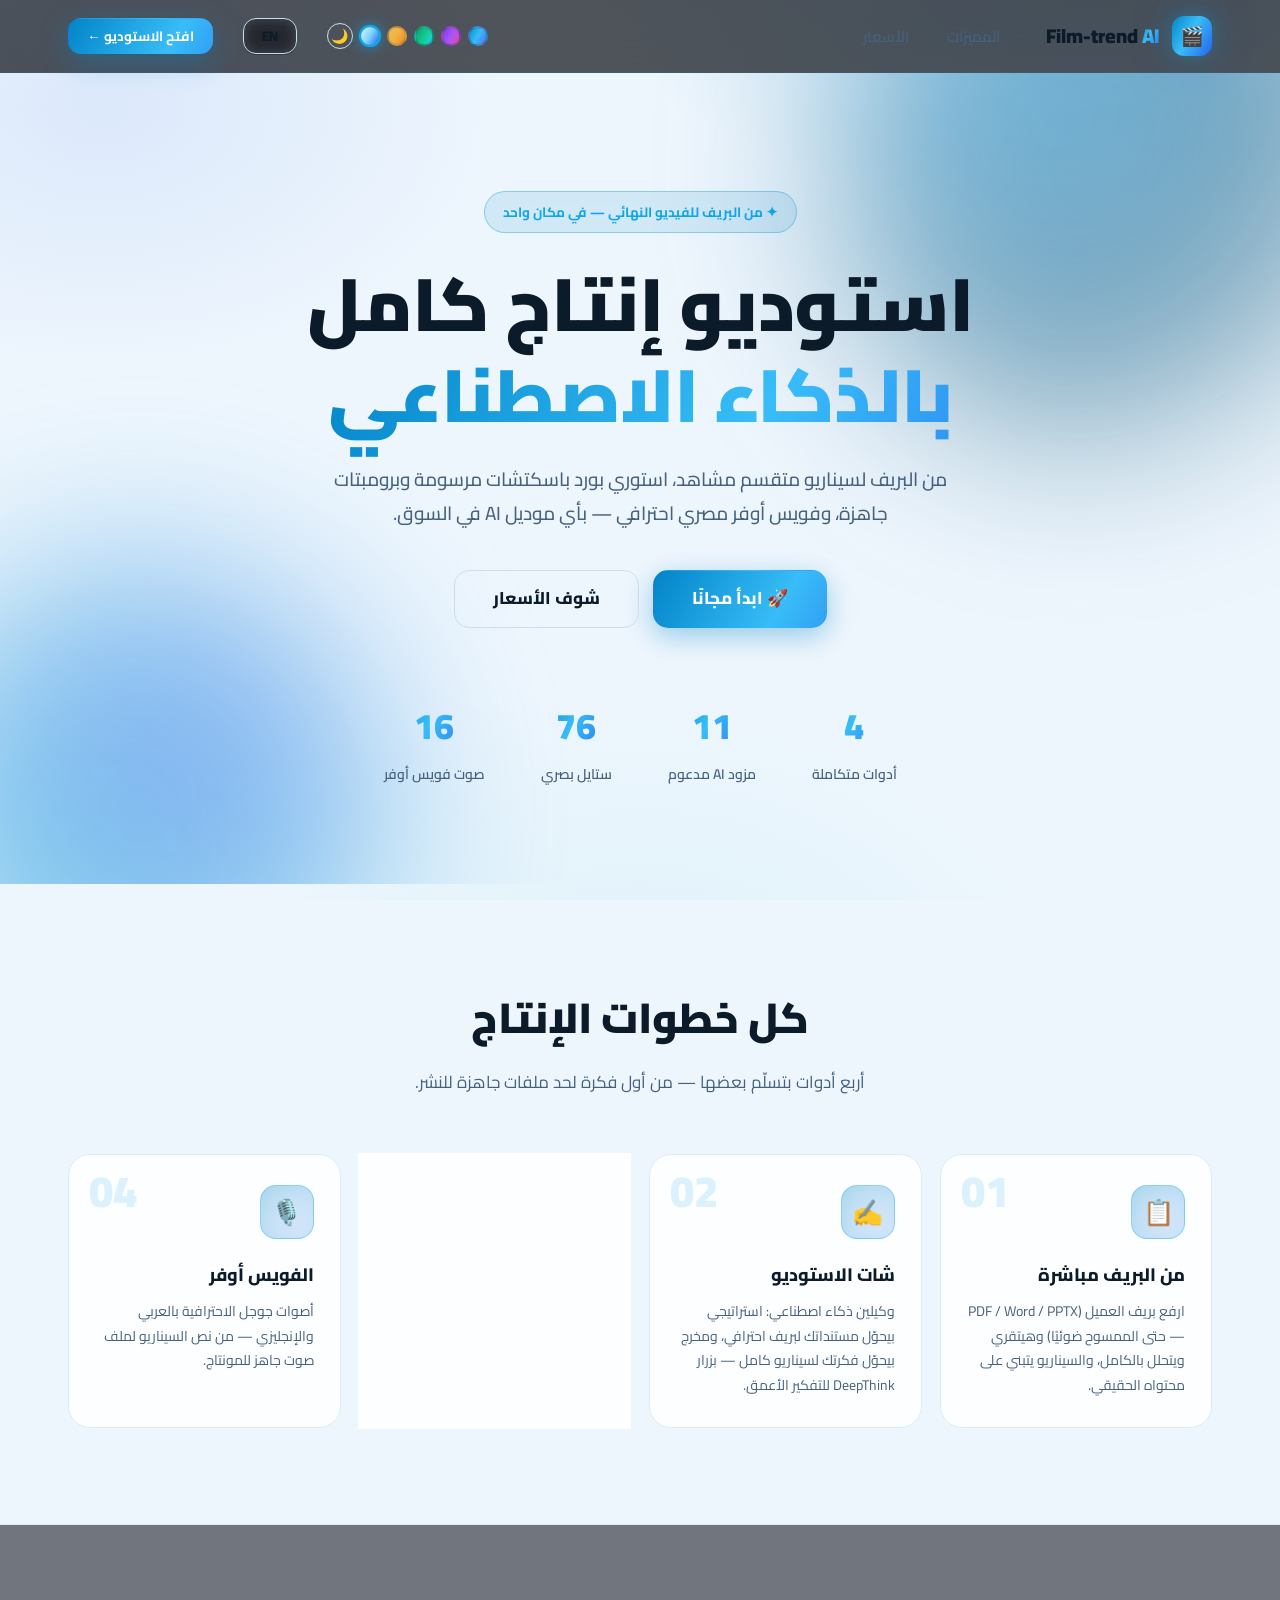
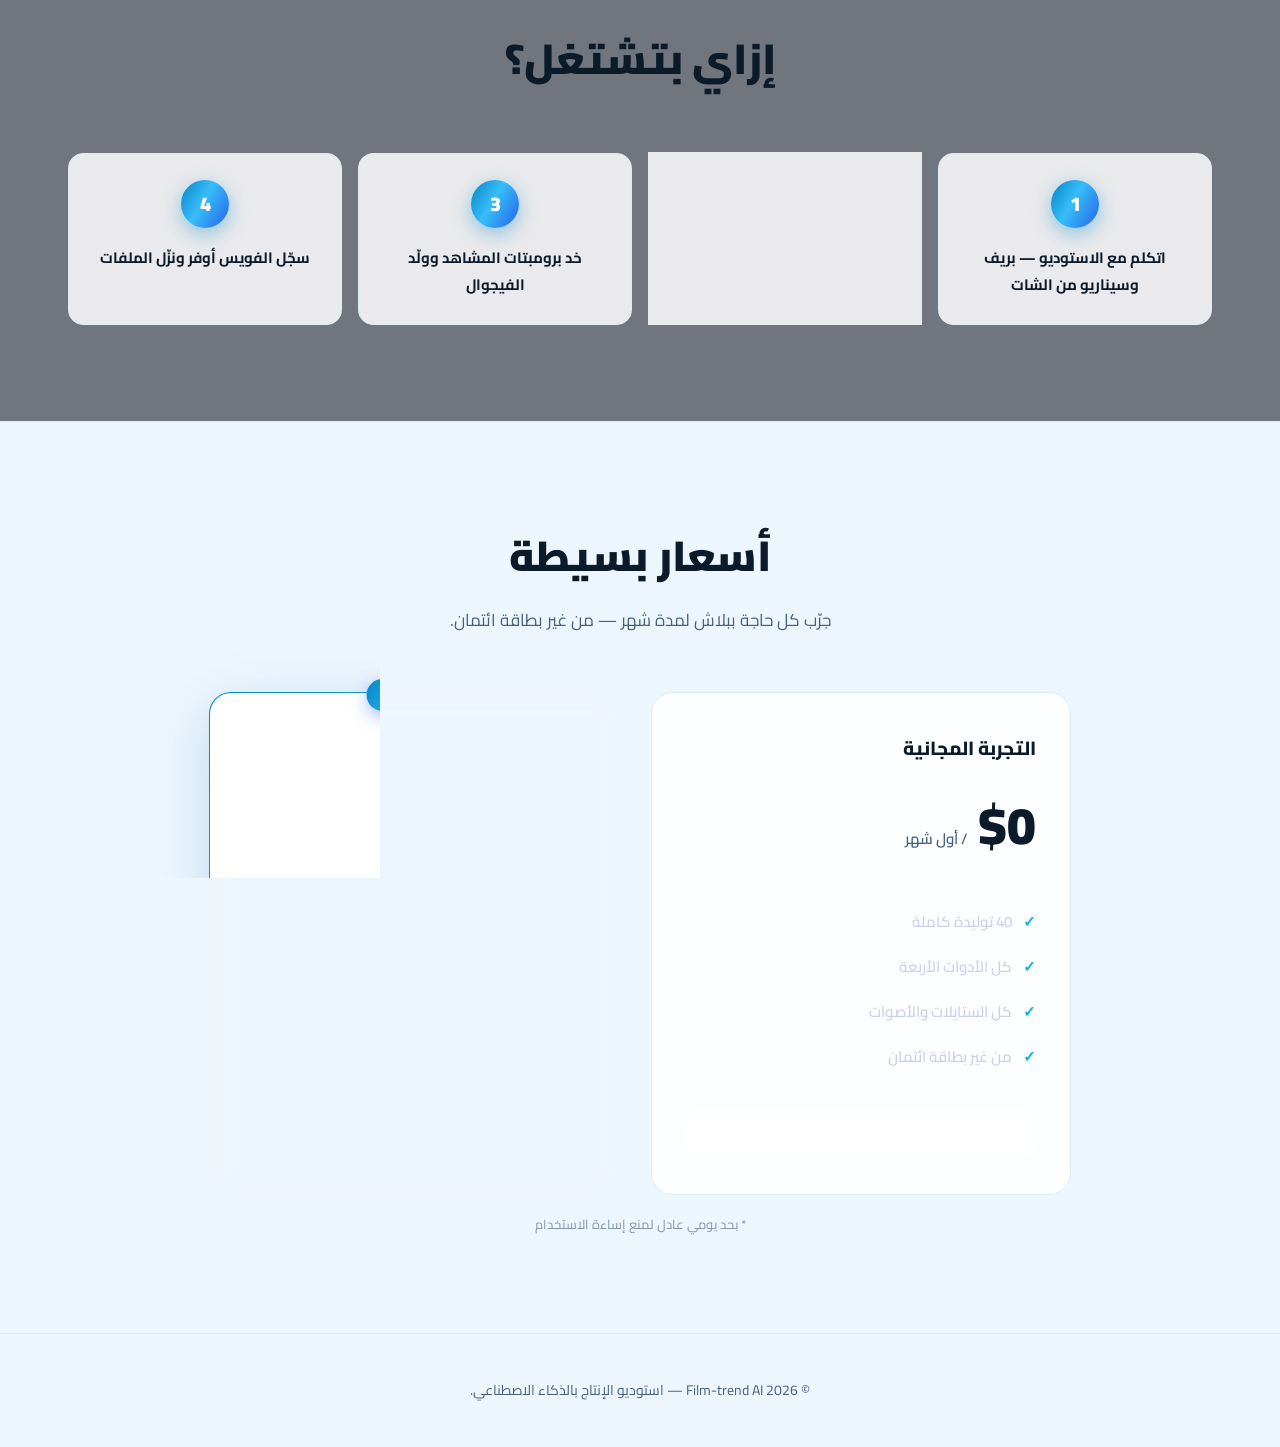
==== commit 0b60e173: "fix: sketch runs abort early with a clear message when the key cannot draw; surface Google's raw err" ====
--- a/FilmTrendAI.html
+++ b/FilmTrendAI.html
@@ -654,6 +654,56 @@
 .sl-chips button:hover { border-color: var(--accent); color: var(--text); }
 .sl-chips button.on { background: var(--accent); border-color: var(--accent); color: var(--btn-fg); }
 
+/* ============ prompt library ============ */
+.lib-cats { display: flex; gap: 8px; flex-wrap: wrap; margin: 14px 0 18px; }
+.lib-cat {
+  padding: 7px 14px; border-radius: 999px; cursor: pointer; font: inherit; font-size: 13px; font-weight: 800;
+  border: 1px solid var(--line); background: transparent; color: var(--muted); transition: all .18s;
+}
+.lib-cat:hover { border-color: var(--accent); color: var(--text); }
+.lib-cat.on { background: var(--accent); border-color: var(--accent); color: var(--btn-fg); }
+.lib-grid { display: grid; grid-template-columns: repeat(auto-fill, minmax(320px, 1fr)); gap: 16px; }
+.lib-card {
+  border: 1px solid var(--line); border-radius: var(--r); padding: 16px;
+  background: color-mix(in srgb, var(--surface-2) 55%, transparent);
+  display: flex; flex-direction: column; gap: 8px;
+  transition: transform .2s, border-color .2s, box-shadow .2s;
+}
+.lib-card:hover { transform: translateY(-3px); border-color: color-mix(in srgb, var(--accent) 55%, var(--line)); box-shadow: var(--shadow); }
+.lib-card-head { display: flex; justify-content: space-between; align-items: center; gap: 8px; }
+.lib-card h4 { font-size: 16px; }
+.lib-type { font-size: 11.5px; font-weight: 800; padding: 3px 10px; border-radius: 999px; }
+.lt-idea  { background: color-mix(in srgb, var(--accent) 18%, transparent); color: var(--accent); }
+.lt-image { background: color-mix(in srgb, var(--teal) 18%, transparent); color: var(--teal); }
+.lt-video { background: color-mix(in srgb, var(--accent-2) 18%, transparent); color: var(--accent-2); }
+.lib-niche { font-size: 12px; color: var(--faint); font-weight: 700; }
+.lib-desc { font-size: 13px; color: var(--muted); line-height: 1.6; }
+.lib-preview {
+  font-size: 12px; line-height: 1.7; color: var(--muted);
+  background: color-mix(in srgb, var(--bg-2) 70%, transparent);
+  border: 1px solid var(--line-soft); border-radius: var(--r-sm);
+  padding: 10px 12px; margin: 0; white-space: pre-wrap; word-break: break-word;
+  max-height: 128px; overflow: hidden; position: relative;
+  -webkit-mask-image: linear-gradient(#000 70%, transparent); mask-image: linear-gradient(#000 70%, transparent);
+}
+.lib-actions { display: flex; gap: 8px; margin-top: auto; }
+.lib-preview { cursor: pointer; }
+.lib-preview.open { max-height: none; -webkit-mask-image: none; mask-image: none; }
+.lib-head-row { display: flex; align-items: center; justify-content: space-between; gap: 10px; flex-wrap: wrap; }
+.lib-count {
+  font-size: 12.5px; font-weight: 800; color: var(--accent);
+  border: 1px solid color-mix(in srgb, var(--accent) 40%, transparent);
+  padding: 4px 12px; border-radius: 999px;
+}
+.lib-cat.lib-pack { border-style: dashed; color: var(--accent); }
+#lib-types { margin-top: -8px; }
+
+/* raw provider error under a failed sketch — small, technical, LTR */
+.sketch-detail {
+  font-family: var(--mono); font-size: 10.5px; line-height: 1.5; color: var(--faint);
+  margin-top: 6px; text-align: left; word-break: break-word;
+}
+
 /* character reference (storyboard) */
 .char-ref { display: flex; align-items: center; gap: 10px; margin-top: 6px; }
 .char-ref .upload { flex: 1; padding: 12px; margin: 0; }
@@ -818,6 +868,7 @@
           <button class="step-btn" data-tab="board"><span class="n"><span>2</span></span><span data-i18n="s3"></span></button>
           <span class="step-sep"></span>
           <button class="step-btn" data-tab="voice"><span class="n"><span>3</span></span><span data-i18n="s4"></span></button>
+          <button class="step-btn step-gear" data-tab="library" data-i18n="s_lib"></button>
           <button class="step-btn step-gear" data-tab="settings" data-i18n="s_set"></button>
         </div>
       </div>
@@ -982,6 +1033,23 @@
       </div></div>
     </section>
 
+    <!-- PROMPT LIBRARY -->
+    <section class="panel" id="panel-library">
+      <div class="wrap">
+        <div class="card">
+          <div class="lib-head-row">
+            <h3 data-i18n="lib_h"></h3>
+            <span class="lib-count" id="lib-count"></span>
+          </div>
+          <p class="hint" data-i18n="lib_hint"></p>
+          <input type="text" id="lib-search" data-i18n-ph="lib_search_ph" oninput="renderLibrary()">
+          <div class="lib-cats" id="lib-cats"></div>
+          <div class="lib-cats" id="lib-types"></div>
+          <div class="lib-grid" id="lib-grid"></div>
+        </div>
+      </div>
+    </section>
+
     <!-- SETTINGS -->
     <section class="panel" id="panel-settings">
       <div class="wrap">
@@ -1062,7 +1130,22 @@
     pr_go: "ابدأ دلوقتي", pr_note: "* بحد يومي عادل لمنع إساءة الاستخدام",
     footer: "© 2026 Film-trend AI — استوديو الإنتاج بالذكاء الاصطناعي.",
     // stepper
-    s2: "السيناريو", s3: "الاستوري بورد", s4: "الفويس أوفر", s_set: "⚙️ الإعدادات",
+    s2: "السيناريو", s3: "الاستوري بورد", s4: "الفويس أوفر", s_set: "⚙️ الإعدادات", s_lib: "📚 البرومبتات",
+    // prompt library
+    lib_h: "📚 مكتبة البرومبتات — كل الماركت نيتشات",
+    lib_hint: "برومبتات جاهزة مجربة لكل مجال: أفكار إعلانات تبعتها للاستوديو على طول، وبرومبتات صور وفيديو تنسخها لأي أداة توليد. دوّر أو فلتر بالمجال.",
+    lib_search_ph: "🔍 دوّر… (مطاعم، عقارات، برجر، درون…)",
+    lib_all: "الكل",
+    lib_t_idea: "💡 فكرة إعلان", lib_t_image: "🖼 برومبت صورة", lib_t_video: "🎥 برومبت فيديو",
+    lib_copy: "📋 نسخ البرومبت", lib_use: "✨ جرّبها في الاستوديو",
+    lib_used: "الفكرة اتحطت في الشات ✓ — عدّل عليها وابعت",
+    lib_empty: "مفيش نتائج — جرب كلمة تانية أو شيل الفلتر",
+    lib_count: "{n} برومبت جاهز",
+    lib_pack: "📦 نسخ باك النيتش كامل",
+    lib_expand: "اضغط لعرض البرومبت كامل",
+    sk_running: "الرسم شغال بالفعل — استنى الجولة الحالية تخلص",
+    sk_wait: "⏳ وقفة بسبب الحد المجاني — هنكمل تلقائيًا خلال {s} ثانية…",
+    sk_quota_stop: "⛔ جوجل رافض يرسم بالمفتاح ده دلوقتي — غالبًا حد الصور المجاني اليومي خلص. جرّب تاني بعد ساعات أو بكرة، أو فعّل الفوترة في aistudio. تحت كل مشهد هتلاقي سبب جوجل الحقيقي مكتوب.",
     // chat (plan)
     // studio chat (strategist + director)
     chat_welcome_html: "<p>أهلًا بيك في الاستوديو 🎬 إحنا وكيلين شغالين معاك:</p><p><b>🎯 الاستراتيجي</b> — ارفع البريف أو أي مستند (PDF / Word / PPTX / صورة) أو احكيلي عن المشروع، وهيطلعلك <b>بريف احترافي</b> على اليمين.</p><p><b>🎬 المخرج</b> — اكتب فكرتك بأي شكل وهيسلمك <b>سيناريو احترافي كامل</b> متقسم مشاهد.</p><p>فعّل <b>🧠 DeepThink</b> لما تحب تفكير أعمق وناتج أصقل.</p>",
@@ -1168,7 +1251,21 @@
     pr_p1: "Unlimited usage*", pr_p2: "Priority on stronger models", pr_p3: "All styles & voices", pr_p4: "Direct support",
     pr_go: "Get started", pr_note: "* fair daily cap to prevent abuse",
     footer: "© 2026 Film-trend AI — the AI production studio.",
-    s2: "Script", s3: "Storyboard", s4: "Voice-over", s_set: "⚙️ Settings",
+    s2: "Script", s3: "Storyboard", s4: "Voice-over", s_set: "⚙️ Settings", s_lib: "📚 Prompts",
+    lib_h: "📚 Prompt Library — every market niche",
+    lib_hint: "Field-tested ready prompts for every niche: ad ideas you can send straight to the studio, plus image & video prompts to copy into any generation tool. Search or filter by niche.",
+    lib_search_ph: "🔍 Search… (restaurants, real estate, burger, drone…)",
+    lib_all: "All",
+    lib_t_idea: "💡 Ad idea", lib_t_image: "🖼 Image prompt", lib_t_video: "🎥 Video prompt",
+    lib_copy: "📋 Copy prompt", lib_use: "✨ Try it in the studio",
+    lib_used: "Idea dropped into the chat ✓ — tweak it and send",
+    lib_empty: "No results — try another keyword or clear the filter",
+    lib_count: "{n} ready prompts",
+    lib_pack: "📦 Copy the whole niche pack",
+    lib_expand: "Click to expand the full prompt",
+    sk_running: "Drawing is already running — wait for the current pass to finish",
+    sk_wait: "⏳ Free-tier pause — resuming automatically in {s}s…",
+    sk_quota_stop: "⛔ Google is refusing to draw with this key right now — most likely today's free image quota is used up. Try again in a few hours or tomorrow, or enable billing in aistudio. Google's real reason is shown under each scene.",
     chat_welcome_html: "<p>Welcome to the studio 🎬 Two agents work with you:</p><p><b>🎯 The Strategist</b> — upload the brief or any document (PDF / Word / PPTX / image) or tell me about the project, and he delivers a <b>professional brief</b> in the panel.</p><p><b>🎬 The Director</b> — write your idea in any form and he hands you a <b>complete professional script</b>, scene by scene.</p><p>Turn on <b>🧠 DeepThink</b> for deeper reasoning and a more polished result.</p>",
     chat_ph: "Write your idea or ask anything… (Enter to send)",
     chat_send: "Send",
@@ -1395,6 +1492,246 @@
   },
 ];
 
+/* ===== js/promptlib.js ===== */
+/* ============================================================
+   FILM-TREND AI — prompt library
+   Ready-made, field-tested prompts organised by market niche.
+   Three item types per niche:
+     idea  — an Arabic studio-chat brief (drops into the Script chat)
+     image — an English image-generation prompt
+     video — an English motion/video prompt
+   ============================================================ */
+
+const PROMPT_LIB = [
+  {
+    cat: "🏠 عقارات",
+    items: [
+      { type: "idea", t: "إعلان كمبوند فاخر", d: "بريف جاهز لفيديو 60 ثانية بيبيع أسلوب حياة مش شقة",
+        p: "عاوز سيناريو إعلان 60 ثانية لكمبوند سكني فاخر. الفكرة: متبعش الشقة — بيع اليوم اللي العميل هيعيشه فيها: يصحى على فيو مفتوح، قهوته على البلكونة، ولاده بيلعبوا في الجنينة بأمان، ويقفل يومه على حمام السبا. هوك أول 3 ثواني: سؤال مباشر «فاكر آخر مرة صحيت من غير منبه؟». النبرة: هادية وراقية، صوت رجالي دافي، موسيقى بيانو. CTA: احجز معاينتك المجانية." },
+      { type: "image", t: "لقطة معمارية Golden Hour", d: "برومبت صورة لواجهة مشروع سكني وقت الغروب",
+        p: "Luxury residential compound exterior at golden hour, modern Egyptian architecture with clean lines and warm stone facades, palm-lined entrance boulevard, warm sunset backlight with soft atmospheric haze, ultra-wide 16mm architectural photography, low angle emphasizing grandeur, people silhouettes adding life scale, teal and warm-orange color grade, photorealistic, high detail, 16:9" },
+      { type: "video", t: "موشن: طيران فوق المشروع", d: "برومبت فيديو درون سينمائي للمشروع",
+        p: "Slow cinematic drone push-in over a luxury residential compound at golden hour, camera glides forward and gently descends toward the main gate as palm trees pass beneath, warm sunset light flares across the lens, calm luxurious pace, buildings and landscaping stay stable and photorealistic, 8 seconds" },
+    ],
+  },
+  {
+    cat: "🍔 مطاعم وكافيهات",
+    items: [
+      { type: "idea", t: "ريل تيك توك لطبق جديد", d: "بريف ريل 30 ثانية بأسلوب POV يفتح شهية",
+        p: "عاوز سيناريو ريل 30 ثانية لإطلاق برجر جديد في مطعمي. الأسلوب: POV من عين العميل — من أول ما يدخل ريحة الشوي تاخده، لقطة الجبنة السايحة سلوموشن، أول قضمة بصوت قرمشة واضح ASMR. هوك: «متكملش السكرول وانت جعان». اللهجة مصري شبابي، إيقاع سريع، CTA: اطلبه النهارده — الكمية محدودة." },
+      { type: "image", t: "فوود شوت احترافي", d: "برومبت صورة طبق بإضاءة استوديو تفتح النفس",
+        p: "Gourmet smash burger on a dark slate board, melted cheddar dripping between double patties, brioche bun with sesame glistening, steam rising, backlit rim light with soft warm key, macro food photography 85mm f/2.8, shallow depth of field, rich appetizing colors, crumbs and sauce artfully scattered, dark moody background, photorealistic, 4:5" },
+      { type: "video", t: "موشن: سحب الجبنة", d: "برومبت فيديو للحظة السحب السحرية",
+        p: "Extreme close-up of a cheese pull from a smash burger being lifted slowly, molten cheddar stretches in golden strings, steam rises through warm backlight, camera slowly orbits a few degrees around the burger, everything else stays sharp and stable, appetizing slow-motion feel, 5 seconds" },
+    ],
+  },
+  {
+    cat: "🏥 عيادات وتجميل",
+    items: [
+      { type: "idea", t: "إعلان عيادة أسنان — قبل/بعد", d: "بريف فيديو ثقة بشهادة عميل حقيقية",
+        p: "عاوز سيناريو إعلان 45 ثانية لعيادة أسنان متخصصة في ابتسامة هوليود. البناء: افتح على شخص بيغطي ضحكته بإيده في المواقف الاجتماعية (مشكلة)، لقطات سريعة للعيادة والدكتور بيشتغل باطمئنان (حل)، ثم نفس الشخص بيضحك بحرية في نفس المواقف (تحول). من غير مبالغات طبية، نبرة إنسانية دافية. CTA: احجز كشفك واستشارتك مجانًا الأسبوع ده." },
+      { type: "image", t: "بورتريه ابتسامة نظيف", d: "برومبت صورة إعلانية لنتيجة تجميلية طبيعية",
+        p: "Natural confident smile portrait of a young woman, flawless healthy teeth, soft beauty lighting with large octabox key and subtle rim, clean white and mint-green clinical background softly blurred, genuine relaxed expression, professional beauty photography 105mm f/2, true-to-life skin texture with no over-retouching, bright airy color grade, 4:5" },
+      { type: "video", t: "موشن: لحظة الثقة", d: "برومبت فيديو لتحول المشاعر قدام المرايا",
+        p: "A young woman looks at her new smile in a clinic mirror, slowly breaks into a genuine happy laugh, camera pushes in gently from behind her shoulder to her mirror reflection, soft bright clinical light stays clean and airy, her face and hair stay consistent, warm hopeful mood, 6 seconds" },
+    ],
+  },
+  {
+    cat: "👗 فاشون وملابس",
+    items: [
+      { type: "idea", t: "لانش كولكشن جديدة", d: "بريف ريل ستايل مجلات للدروب الجديد",
+        p: "عاوز سيناريو ريل 30 ثانية لإطلاق كولكشن شتوي لبراند ملابس. الأسلوب: fashion editorial سريع — flash photography، لقطات ستريت وير في شوارع وسط البلد بالليل، تقطيع على البيت (beat-synced cuts)، كل قطعة تظهر 2-3 ثواني بحركة واثقة. هوك بصري: أول فريم فلاش يكشف اللوك كامل. نص قليل جدًا — الصورة هي البطل. CTA: الدروب نزل — الكمية محدودة." },
+      { type: "image", t: "لوك بوك ستريت وير", d: "برومبت صورة موديل بستايل مجلة",
+        p: "Streetwear fashion editorial, young model in an oversized winter coat and layered fit, night city street with neon signs bokeh behind, direct flash photography look with hard shadows, confident stance mid-stride, magazine cover composition with negative space top-left, slightly desaturated grade with punchy contrast, shot on 35mm, 4:5" },
+      { type: "video", t: "موشن: لفة الموديل", d: "برومبت فيديو حركة عرض القطعة",
+        p: "Fashion model turns 180 degrees in one confident motion to face the camera, oversized coat flares and settles naturally with fabric physics, flash-lit night street behind with neon bokeh, camera stays locked, model's face and outfit stay perfectly consistent, editorial attitude, 4 seconds" },
+    ],
+  },
+  {
+    cat: "💪 جيم ولياقة",
+    items: [
+      { type: "idea", t: "إعلان اشتراك الصيف", d: "بريف فيديو تحفيزي 45 ثانية",
+        p: "عاوز سيناريو إعلان 45 ثانية لجيم قبل الصيف. الفكرة: مش «جسمك وحش» — إحنا مع «النسخة الأقوى منك». نتابع 3 أشخاص حقيقيين (موظف، أم، طالب) في لحظة التعب الحقيقية والقرار: الجيم الساعة 6 الصبح، آخر عدة، أول حبل. مونتاج متصاعد مع موسيقى درامز، صوت مدرب حقيقي مش منمق. هوك: «الفرق بينك وبين اللي نفسك تكونه… 45 دقيقة في اليوم». CTA: اشتراك الصيف بخصم — أول حصة مجانًا." },
+      { type: "image", t: "لقطة تدريب درامية", d: "برومبت صورة رياضية بإضاءة سينمائية",
+        p: "Athlete mid-deadlift in a dark industrial gym, chalk dust exploding in the air frozen in motion, dramatic single hard rim light from behind, sweat highlights on determined face, low angle hero shot, deep shadows with warm tungsten accent, sports commercial photography, gritty texture, high shutter freeze, 16:9" },
+      { type: "video", t: "موشن: آخر عدة", d: "برومبت فيديو للحظة المجهود الأقصى",
+        p: "Athlete completes a final heavy deadlift rep and drops the bar, chalk dust bursts and drifts through a hard backlight beam, camera slowly pushes in on the exhausted triumphant face, gritty industrial gym stays dark and stable, sweat and breathing feel real, dramatic intensity, 5 seconds" },
+    ],
+  },
+  {
+    cat: "📚 تعليم وكورسات",
+    items: [
+      { type: "idea", t: "إعلان كورس أونلاين", d: "بريف UGC بيكسر حاجز «مش وقته»",
+        p: "عاوز سيناريو إعلان UGC 40 ثانية لكورس أونلاين (حدد المجال). الأسلوب: شخص طبيعي ماسك موبايله بيتكلم لصحابه مش لكاميرا إعلان. البناء: اعتراض حقيقي («أنا مش فاضي أتعلم») → قلب الاعتراض («عشان كده الكورس مقسم 10 دقايق في اليوم») → إثبات (نتيجة طالب حقيقي بالأرقام) → CTA بخصم محدود. اللهجة مصري عفوي بالكامل، من غير كلمة واحدة تسويقية مصقولة." },
+      { type: "image", t: "ثامبنيل يوتيوب جذاب", d: "برومبت صورة غلاف فيديو تعليمي",
+        p: "YouTube thumbnail composition, young Egyptian instructor pointing at a glowing laptop screen with an amazed expression, bold negative space on the right for text, saturated complementary colors (deep blue background, warm orange key light on face), high contrast, crisp studio lighting, slightly exaggerated expression, sharp 50mm portrait, 16:9" },
+      { type: "video", t: "موشن: لحظة الفهم", d: "برومبت فيديو للحظة «فهمتها!»",
+        p: "A student studying at a desk at night suddenly understands, face lights up as they lean toward the laptop and smile, warm desk lamp glow with cool screen light on the face, camera slowly dollies in, papers and coffee mug stay stable, cozy focused mood, 4 seconds" },
+    ],
+  },
+  {
+    cat: "📱 تكنولوجيا وتطبيقات",
+    items: [
+      { type: "idea", t: "لانش تطبيق جديد", d: "بريف إعلان 30 ثانية مبني على المشكلة",
+        p: "عاوز سيناريو إعلان 30 ثانية لإطلاق تطبيق (حدد وظيفته). البناء: افتح على المشكلة مضخمة بشكل كوميدي (فوضى، ورق طاير، أعصاب) — قطع صامت مفاجئ — التطبيق بيحل كل حاجة في 3 لقطات UI نظيفة سريعة — قفلة بجملة واحدة قوية. الأسلوب: إيقاع إعلانات Apple، مينيمال، موسيقى بتقف فجأة مع القطع. CTA: نزّله مجانًا." },
+      { type: "image", t: "برودكت شوت للتطبيق", d: "برومبت صورة موبايل بإضاءة تك نظيفة",
+        p: "Smartphone floating at a slight angle showing a clean modern app interface, minimal studio environment with soft gradient blue-to-white background, subtle reflection below, single softbox key with gentle rim light on edges, floating UI cards emerging from the screen in 3D, corporate clean tech aesthetic, ultra-sharp product photography, 1:1" },
+      { type: "video", t: "موشن: UI بتطير", d: "برومبت فيديو عناصر الواجهة وهي بتتركب",
+        p: "App interface cards fly in and assemble smoothly on a floating smartphone screen, camera orbits slowly around the phone in clean studio space, soft gradient background shifts subtly, glass reflections stay physical and consistent, precise minimal tech-launch energy, 6 seconds" },
+    ],
+  },
+  {
+    cat: "🚗 سيارات",
+    items: [
+      { type: "idea", t: "إعلان وكالة/معرض", d: "بريف فيديو تجربة قيادة بإحساس سينمائي",
+        p: "عاوز سيناريو إعلان 45 ثانية لمعرض سيارات. الفكرة: مش مواصفات — إحساس. نتابع سائق من لحظة ما يمسك المفتاح: صوت القفل، إضاءة التابلوه بتصحى، أول دوسة بنزين على طريق ساحلي وقت الغروب. صوت محرك حقيقي، نص قليل، لقطات ديتيل (جنوط، مرايا، دعسة). قفلة: «مش عربية… قرار». CTA: احجز تجربة قيادتك." },
+      { type: "image", t: "لقطة عربية Hero Shot", d: "برومبت صورة سيارة بإضاءة إعلانات عالمية",
+        p: "Luxury sedan hero shot on wet asphalt at blue hour, dramatic low three-quarter front angle, city lights reflecting in the paint and puddles, rim light tracing the body lines, subtle fog in background, cinematic teal-orange automotive commercial grade, ultra-detailed reflections, 35mm, 16:9" },
+      { type: "video", t: "موشن: مرور السيارة", d: "برومبت فيديو حركة سينمائية على الساحل",
+        p: "Luxury sedan drives along a coastal road at sunset, camera tracks alongside at wheel height then rises smoothly to reveal the ocean, golden light flares across the glossy paint, reflections move naturally, powerful yet elegant pace, car body and color stay perfectly consistent, 8 seconds" },
+    ],
+  },
+  {
+    cat: "✈️ سفر وسياحة",
+    items: [
+      { type: "idea", t: "إعلان رحلة/منتجع", d: "بريف ريل بيبيع الإحساس مش الوجهة",
+        p: "عاوز سيناريو ريل 30 ثانية لشركة سياحة بتبيع رحلة (حدد الوجهة). الفكرة: افتح على اللحظة اللي كل الناس بتحلم بيها (فطار على البحر / غطس أول مرة / غروب من فوق جبل) واشتغل بالعكس: من الحلم للحجز. لقطات POV حقيقية، صوت طبيعي (موج، ريح)، نص قليل على الشاشة. هوك: «إجازتك الجاية شكلها كده». CTA: الباكدج كامل بسعر واحد — الأماكن محدودة." },
+      { type: "image", t: "لقطة ترافيل حالمة", d: "برومبت صورة وجهة سياحية بأسلوب مجلات السفر",
+        p: "Overwater villa terrace at sunrise, turquoise lagoon stretching to the horizon, breakfast tray with tropical fruits in the foreground, bare feet at frame edge suggesting POV relaxation, soft golden morning light, gentle haze, dreamy travel magazine aesthetic, wide 24mm composition, warm airy grade, 4:5" },
+      { type: "video", t: "موشن: كشف الفيو", d: "برومبت فيديو لحظة فتح الستارة على الجنة",
+        p: "POV hands slowly open white curtains to reveal a turquoise lagoon and overwater villas at sunrise, warm light floods the room, sheer curtains breathe in the sea breeze, camera drifts gently forward toward the balcony, serene dreamy pace, 6 seconds" },
+    ],
+  },
+  {
+    cat: "🌸 عطور وبيوتي",
+    items: [
+      { type: "idea", t: "لانش عطر جديد", d: "بريف إعلان فاخر 30 ثانية",
+        p: "عاوز سيناريو إعلان 30 ثانية لإطلاق عطر. الأسلوب: فخامة صامتة — لقطات ماكرو للزجاجة مع عناصر النوتات (خشب، فانيليا، حمضيات) بتتحرك سلوموشن حوالين الزجاجة، إضاءة درامية، موسيقى سترينجز. من غير وش بشري خالص أو بوجود موديل واحد في الضل. قفلة: اسم العطر + جملة واحدة. CTA بسيط: متوفر الآن." },
+      { type: "image", t: "برودكت شوت عطر", d: "برومبت صورة زجاجة عطر بإضاءة فاخرة",
+        p: "Luxury perfume bottle on black glossy surface, amber liquid glowing from a single dramatic backlight, cinnamon sticks and vanilla flowers artfully arranged around, fine mist droplets suspended in the light beam, deep shadows with golden accents, high-end fragrance commercial photography, macro detail on glass facets, 1:1" },
+      { type: "video", t: "موشن: انفجار النوتات", d: "برومبت فيديو عناصر العطر بتدور حوالين الزجاجة",
+        p: "Perfume bottle stands on a dark reflective surface as cinnamon sticks, vanilla flowers and citrus slices orbit slowly around it in weightless slow motion, golden mist swirls through a dramatic backlight, camera pushes in very slowly, bottle and label stay sharp and consistent, luxurious hypnotic mood, 6 seconds" },
+    ],
+  },
+  {
+    cat: "🛋️ أثاث وديكور",
+    items: [
+      { type: "idea", t: "إعلان معرض أثاث", d: "بريف فيديو «البيت اللي بيشبهك»",
+        p: "عاوز سيناريو إعلان 45 ثانية لمعرض أثاث. الفكرة: نفس الأوضة بتتحول 3 مرات (مودرن / كلاسيك / بوهو) بقطع transitions سلسة، وكل ستايل معاه شخصية ساكنة مختلفة — رسالة: «مش بنبيع أثاث، بنفرش شخصيتك». لقطات ديتيل للخامات (خشب، قماش، رخام). CTA: زور المعرض — تصميم 3D مجاني لبيتك." },
+      { type: "image", t: "لقطة ليفينج روم", d: "برومبت صورة غرفة معيشة بأسلوب كتالوج فاخر",
+        p: "Modern living room interior, curved beige sofa with olive green accent pillows, natural oak coffee table, large window with sheer curtains diffusing soft daylight, indoor plants, warm minimal Scandinavian-Egyptian fusion style, wide 24mm interior photography, bright airy natural grade, magazine catalog quality, 4:5" },
+      { type: "video", t: "موشن: تحول الأوضة", d: "برومبت فيديو الإضاءة بتتغير من نهار لليل",
+        p: "Modern living room transitions from bright daylight to cozy evening: sunlight sweeps across the floor, lamps warm up one by one, curtains sway gently, camera dollies forward slowly through the room, furniture stays perfectly stable and consistent, warm homely mood, 8 seconds" },
+    ],
+  },
+  {
+    cat: "🛒 متاجر إلكترونية",
+    items: [
+      { type: "idea", t: "إعلان أوفر/خصم", d: "بريف ريل عاجل بيحرّك الشراء دلوقتي",
+        p: "عاوز سيناريو ريل 25 ثانية لعرض خصم في متجري الإلكتروني (حدد المنتجات). البناء: هوك رقمي صادم في أول ثانية («خصم 50% على كل حاجة؟ آه بجد») → 4 منتجات بأسعارها قبل/بعد بتقطيع سريع → إثبات اجتماعي (عدد الطلبات/تقييم) → عد تنازلي حقيقي للعرض. نبرة مستعجلة بس مش صارخة. CTA: اطلب قبل ما يخلص — لينك في البايو." },
+      { type: "image", t: "فلات لاي منتجات", d: "برومبت صورة منتجات مرتبة من فوق",
+        p: "Flat lay top-down composition of curated e-commerce products arranged on a pastel beige background, clean geometric organization with breathing space, soft even shadowless lighting, small props (dried flowers, ribbon) adding warmth, bright commercial product photography, crisp details, space reserved top-center for promo text, 1:1" },
+      { type: "video", t: "موشن: أنبوكسينج ساتيسفايينج", d: "برومبت فيديو فتح علبة المنتج",
+        p: "Satisfying POV unboxing: hands lift the lid off a premium branded box, tissue paper unfolds, the product is revealed nestled inside, soft window light, gentle camera push-in from above, paper and hands move with natural physics, calm ASMR-like pacing, 5 seconds" },
+    ],
+  },
+];
+
+/* ---------- render ---------- */
+let libCat = "";
+let libType = "";
+
+const LIB_TYPE_META = {
+  idea:  { key: "lib_t_idea",  cls: "lt-idea"  },
+  image: { key: "lib_t_image", cls: "lt-image" },
+  video: { key: "lib_t_video", cls: "lt-video" },
+};
+
+function renderLibrary() {
+  const grid = document.getElementById("lib-grid");
+  if (!grid) return;
+
+  const cats = document.getElementById("lib-cats");
+  cats.innerHTML =
+    `<button class="lib-cat ${libCat === "" ? "on" : ""}" onclick="libSetCat('')">${t("lib_all")}</button>` +
+    PROMPT_LIB.map((c, ci) =>
+      `<button class="lib-cat ${libCat === c.cat ? "on" : ""}" onclick="libSetCat('${c.cat.replace(/'/g, "\\'")}')">${c.cat}</button>`
+    ).join("") +
+    (libCat ? `<button class="lib-cat lib-pack" onclick="libCopyPack()">${t("lib_pack")}</button>` : "");
+
+  const types = document.getElementById("lib-types");
+  if (types) types.innerHTML =
+    `<button class="lib-cat ${libType === "" ? "on" : ""}" onclick="libSetType('')">${t("lib_all")}</button>` +
+    Object.entries(LIB_TYPE_META).map(([ty, m]) =>
+      `<button class="lib-cat ${libType === ty ? "on" : ""}" onclick="libSetType('${ty}')">${t(m.key)}</button>`
+    ).join("");
+
+  const q = (document.getElementById("lib-search").value || "").trim().toLowerCase();
+  const cards = [];
+  PROMPT_LIB.forEach((c, ci) => {
+    if (libCat && c.cat !== libCat) return;
+    c.items.forEach((it, ii) => {
+      if (libType && it.type !== libType) return;
+      if (q && !(it.t + " " + it.d + " " + it.p + " " + c.cat).toLowerCase().includes(q)) return;
+      const meta = LIB_TYPE_META[it.type];
+      const esc = s => s.replace(/&/g, "&amp;").replace(/</g, "&lt;");
+      cards.push(`
+        <div class="lib-card">
+          <div class="lib-card-head">
+            <span class="lib-type ${meta.cls}">${t(meta.key)}</span>
+            <span class="lib-niche">${c.cat}</span>
+          </div>
+          <h4>${esc(it.t)}</h4>
+          <p class="lib-desc">${esc(it.d)}</p>
+          <pre class="lib-preview" dir="${it.type === "idea" ? "rtl" : "ltr"}" title="${t("lib_expand")}"
+               onclick="this.classList.toggle('open')">${esc(it.p)}</pre>
+          <div class="lib-actions">
+            <button class="btn btn-primary btn-xs" onclick="libCopy(${ci},${ii})">${t("lib_copy")}</button>
+            ${it.type === "idea" ? `<button class="btn btn-ghost btn-xs" onclick="libUse(${ci},${ii})">${t("lib_use")}</button>` : ""}
+          </div>
+        </div>`);
+    });
+  });
+
+  const count = document.getElementById("lib-count");
+  if (count) count.textContent = t("lib_count").replace("{n}", cards.length);
+
+  grid.innerHTML = cards.length ? cards.join("") : `<p class="hint">${t("lib_empty")}</p>`;
+}
+
+function libSetCat(cat) {
+  libCat = cat;
+  renderLibrary();
+}
+
+function libSetType(ty) {
+  libType = ty;
+  renderLibrary();
+}
+
+/* copy the selected niche's full pack (all its prompts, labelled) */
+function libCopyPack() {
+  const c = PROMPT_LIB.find(x => x.cat === libCat);
+  if (!c) return;
+  const pack = c.cat + "\n" + "=".repeat(30) + "\n\n" +
+    c.items.map(it => `【${t(LIB_TYPE_META[it.type].key)} — ${it.t}】\n${it.p}`).join("\n\n---\n\n");
+  navigator.clipboard.writeText(pack).then(() => toast(t("t_copied")));
+}
+
+function libCopy(ci, ii) {
+  const it = PROMPT_LIB[ci].items[ii];
+  navigator.clipboard.writeText(it.p).then(() => toast(t("t_copied")));
+}
+
+function libUse(ci, ii) {
+  const it = PROMPT_LIB[ci].items[ii];
+  const ta = document.getElementById("chat-text");
+  ta.value = it.p;
+  switchTab("script");
+  ta.focus();
+  toast(t("lib_used"));
+}
+
 /* ===== js/docs.js ===== */
 /* ============================================================
    FILM-TREND AI — universal document reader (client-side)
@@ -1568,12 +1905,14 @@
     if (!res.ok) {
       let msg = "HTTP " + res.status;
       try { msg = (await res.json())?.error?.message || msg; } catch (_) {}
+      // keep the raw Google message on the error so the UI can surface the real cause
+      const fail = code => { const e = new Error(code); e.detail = msg; return e; };
       if (res.status === 404 || /not found|is not supported/i.test(msg)) { lastErr = "NO_MODEL"; continue; }
-      if (res.status === 401 || res.status === 403) throw new Error("BAD_KEY");
-      if (res.status === 429) throw new Error("RATE");
-      if (/overload|unavailable|high demand/i.test(msg) || res.status >= 500) throw new Error("BUSY");
+      if (res.status === 401 || res.status === 403) throw fail("BAD_KEY");
+      if (res.status === 429) throw fail("RATE");
+      if (/overload|unavailable|high demand/i.test(msg) || res.status >= 500) throw fail("BUSY");
       if (res.status === 400 && /modalit/i.test(msg)) { lastErr = msg; continue; }
-      throw new Error(msg);
+      throw fail(msg);
     }
 
     const data = await res.json();
@@ -2350,6 +2689,8 @@
         // sketches in scene order, one after the other
         if (document.getElementById("board-sketch").checked) {
           setTimeout(() => {
+            // no Gemini key → skip the auto-run quietly; the manual buttons explain what's needed
+            if (!(localStorage.getItem("fta_key_gemini") || "").trim()) { toast(t("sk_no_key")); return; }
             if (boardView === "full") toggleBoardView();
             if ((window._scenes || []).length) {
               toast(t("sk_auto"));
@@ -2699,39 +3040,63 @@
       : e.message === "BUSY" ? t("sk_busy")
       : e.message === "BAD_KEY" ? t("v_bad_key")
       : t("sk_fail");
-    box.innerHTML = `<button class="btn btn-ghost btn-xs" onclick="drawSketch(${i})">${t("sk_draw")}</button> <span class="sketch-status">⚠️ ${msg}</span>`;
+    // surface Google's real reason so failures are debuggable, not silent
+    const detail = e.detail ? `<div class="sketch-detail" dir="ltr">${e.detail.slice(0, 220).replace(/&/g, "&amp;").replace(/</g, "&lt;")}</div>` : "";
+    box.innerHTML = `<button class="btn btn-ghost btn-xs" onclick="drawSketch(${i})">${t("sk_draw")}</button> <span class="sketch-status">⚠️ ${msg}</span>${detail}`;
     if (e.message === "NO_KEY") { switchTab("settings"); toast(t("sk_no_key")); return "stop"; }
+    if (e.message === "BAD_KEY") { toast(t("v_bad_key")); return "stop"; }
     if (e.message === "RATE") return "wait"; // free tier: pause then continue
-    return "done";
+    return "fail";
   }
 }
 
 /* the visible one-click entry: split if needed, then draw everything in order */
 async function generateSketches() {
   const btn = document.getElementById("gen-sketches");
-  if (sketchesRunning) return;
+  if (sketchesRunning) { toast(t("sk_running")); return; }
+  if (!(localStorage.getItem("fta_key_gemini") || "").trim()) {
+    switchTab("settings");
+    toast(t("sk_no_key"));
+    return;
+  }
   if (boardView === "full") toggleBoardView();
   if (!(window._scenes || []).length) return; // toggleBoardView already toasted
   if (btn) { btn.disabled = true; btn.textContent = t("sk_gen_busy"); }
   toast(t("sk_auto"));
-  await drawAllSketches();
+  await drawAllSketches((i, n) => {
+    if (btn) btn.textContent = `${t("sk_gen_busy")} ${i}/${n}`;
+  });
   if (btn) { btn.disabled = false; btn.textContent = t("sk_gen_done"); }
 }
 
 let sketchesRunning = false;
-async function drawAllSketches() {
+async function drawAllSketches(onProgress) {
   if (sketchesRunning) return;
   sketchesRunning = true;
   try {
     const n = (window._scenes || []).length;
+    let ok = 0, failStreak = 0;
     for (let i = 0; i < n; i++) {
+      if (onProgress) onProgress(i + 1, n);
       // sequential on purpose — the free tier rate-limits parallel image calls
-      const r = await drawSketch(i);
+      let r = await drawSketch(i);
       if (r === "stop") break;
       if (r === "wait") {
-        // rate-limited: breathe for a minute, retry the same scene once
-        await new Promise(res => setTimeout(res, 61000));
-        await drawSketch(i);
+        // rate-limited with zero successes so far → the key can't draw right now; don't loop for ages
+        if (ok === 0) { toast(t("sk_quota_stop")); break; }
+        // otherwise: visible one-minute countdown, then retry the same scene once
+        const box = document.getElementById("sketch-" + i);
+        for (let s = 60; s > 0; s -= 5) {
+          if (box) box.innerHTML = `<span class="sketch-status">${t("sk_wait").replace("{s}", s)}</span>`;
+          await new Promise(res => setTimeout(res, 5000));
+        }
+        r = await drawSketch(i);
+      }
+      if (r === "done") { ok++; failStreak = 0; }
+      else if (r === "fail" || r === "wait") {
+        failStreak++;
+        // three scenes in a row failed and nothing ever succeeded → abort with a clear message
+        if (ok === 0 && failStreak >= 3) { toast(t("sk_quota_stop")); break; }
       }
     }
   } finally {
@@ -2950,6 +3315,7 @@
   const sb = document.getElementById("split-board");
   if (sb) sb.textContent = boardView === "full" ? t("split") : t("split_back");
   renderShootList();
+  renderLibrary();
 }
 const _baseToggleLang = toggleLang;
 toggleLang = function () { _baseToggleLang(); refreshDynamicLang(); };
@@ -2959,6 +3325,7 @@
   applyLang();
   setTheme(localStorage.getItem("fta_theme") || "sky");
   renderShootList();
+  renderLibrary();
 
   document.querySelectorAll(".step-btn").forEach(b =>
     b.addEventListener("click", () => switchTab(b.dataset.tab)));
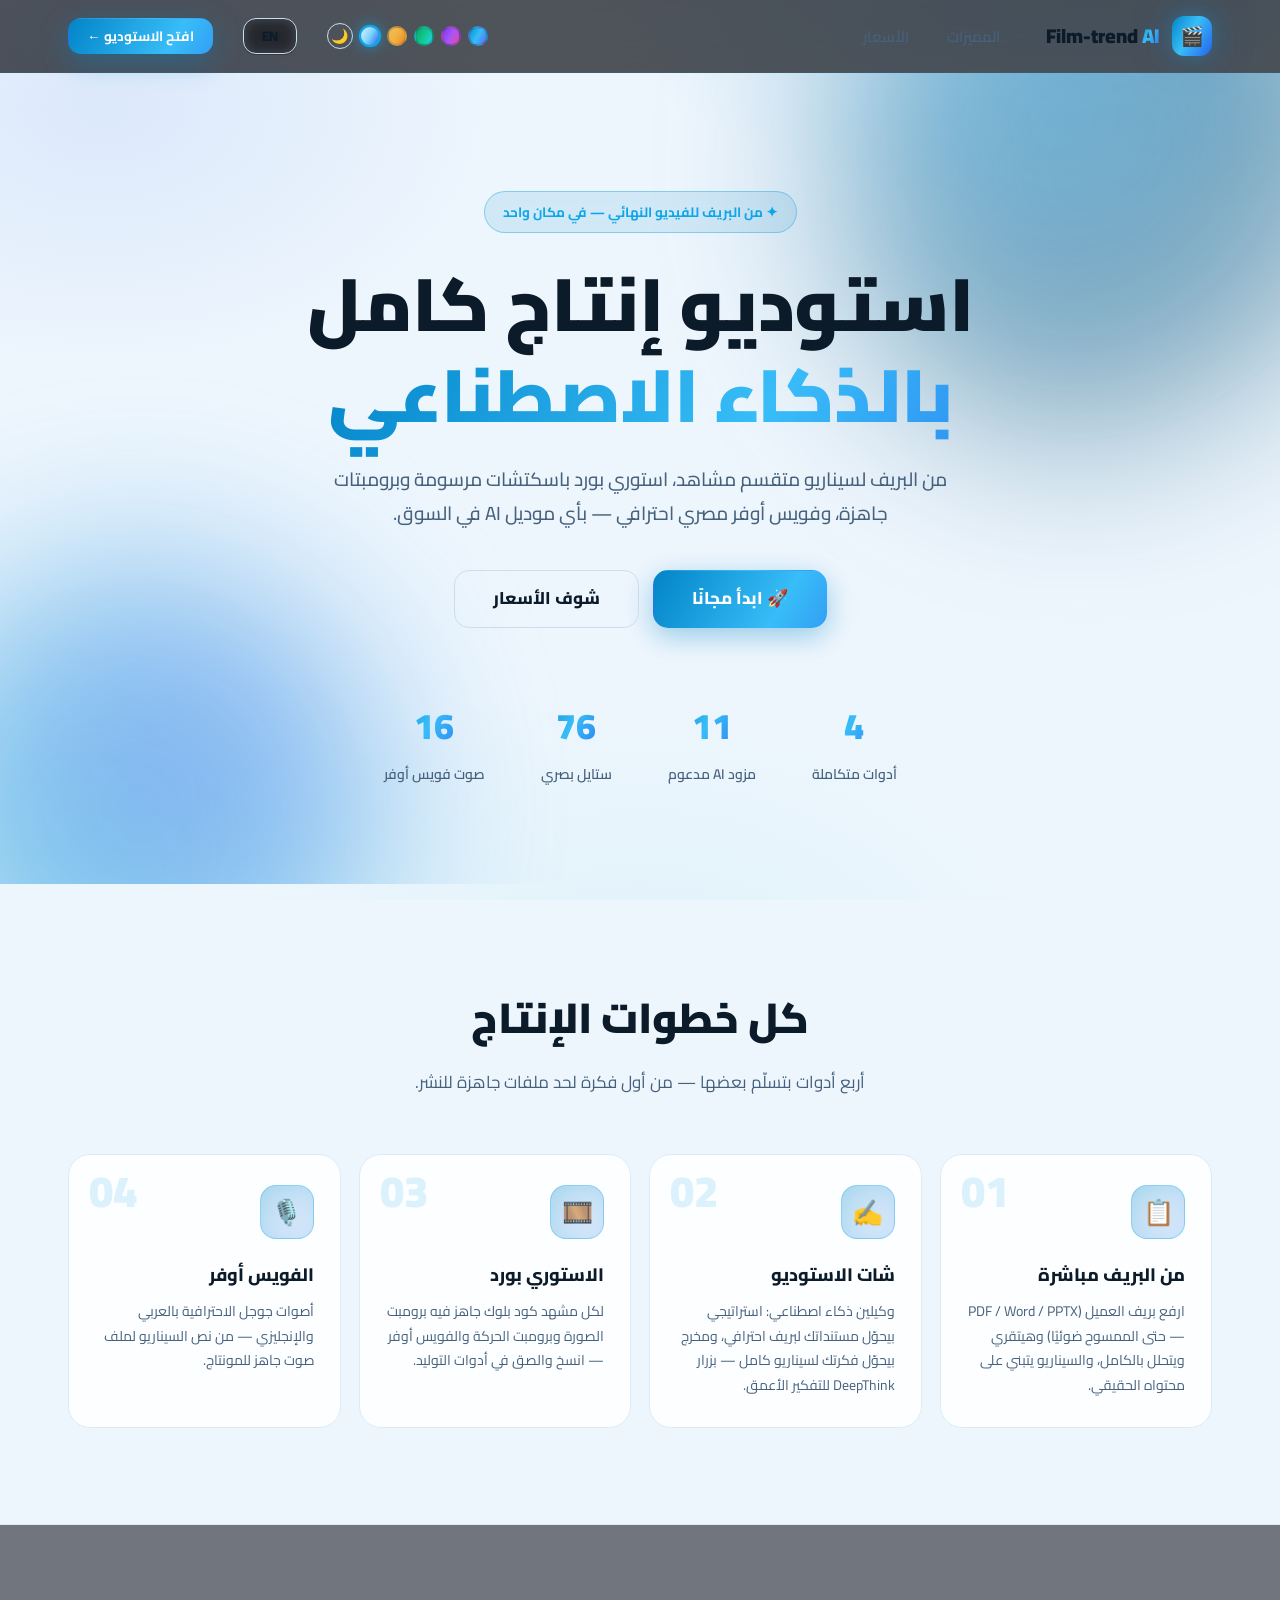
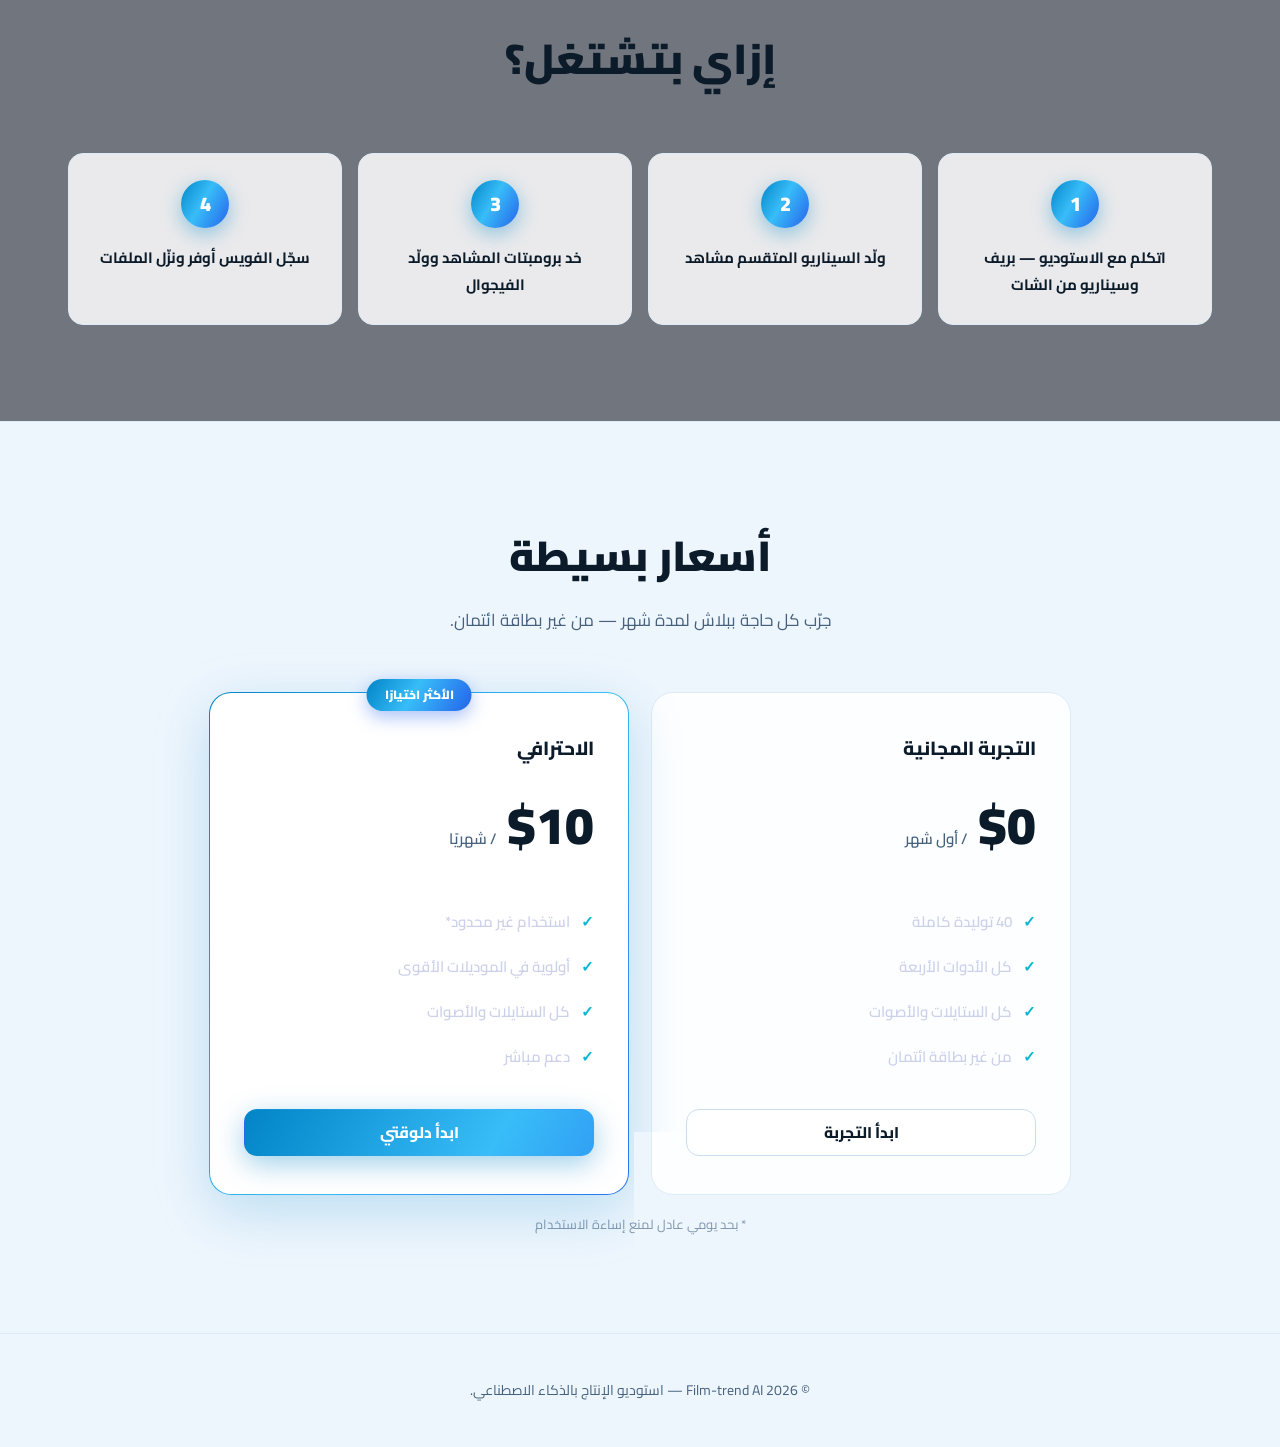
==== commit be8f26fc: "feat: dedicated Gemini key field (settings + storyboard tab) so sketches/voice work alongside any wr" ====
--- a/FilmTrendAI.html
+++ b/FilmTrendAI.html
@@ -964,6 +964,7 @@
             <input type="checkbox" id="board-sketch" checked>
             <span data-i18n="b_sketch"></span>
           </label>
+          <input type="password" id="board-gemini-key" dir="ltr" data-i18n-ph="gk_board_ph" autocomplete="off" onchange="saveGeminiKey(this.value)">
           <button class="btn btn-primary btn-block" id="run-board" onclick="runBoard()" data-i18n="b_run"></button>
           <button class="btn btn-stop" id="stop-board" onclick="stopRun('board')">⏹</button>
         </div>
@@ -1083,6 +1084,10 @@
             <button class="btn btn-primary btn-block" onclick="persistSettings()" data-i18n="save"></button>
             <div class="note" data-i18n-html="bk_where_html"></div>
             <div class="note" id="pdf-note" style="display:none" data-i18n-html="bk_pdf_html"></div>
+            <label class="f" data-i18n="gk_label"></label>
+            <p class="hint" data-i18n-html="gk_hint_html"></p>
+            <input type="password" id="gemini-key-extra" dir="ltr" placeholder="AIza..." autocomplete="off" onchange="saveGeminiKey(this.value)">
+            <button class="btn btn-ghost btn-block" onclick="saveGeminiKey(document.getElementById('gemini-key-extra').value)" data-i18n="gk_save"></button>
           </div>
         </div>
       </div>
@@ -1146,6 +1151,11 @@
     sk_running: "الرسم شغال بالفعل — استنى الجولة الحالية تخلص",
     sk_wait: "⏳ وقفة بسبب الحد المجاني — هنكمل تلقائيًا خلال {s} ثانية…",
     sk_quota_stop: "⛔ جوجل رافض يرسم بالمفتاح ده دلوقتي — غالبًا حد الصور المجاني اليومي خلص. جرّب تاني بعد ساعات أو بكرة، أو فعّل الفوترة في aistudio. تحت كل مشهد هتلاقي سبب جوجل الحقيقي مكتوب.",
+    gk_label: "🎨 مفتاح Google Gemini — للاسكتشات والفويس أوفر",
+    gk_hint_html: "مفتاح <b>منفصل ومجاني</b> من <span dir=\"ltr\">aistudio.google.com/apikey</span> — مش بيغيّر مزود الكتابة بتاعك (تقدر تفضل شغال بـ OpenAI عادي). الرسم والصوت بيشتغلوا بيه هو بس.",
+    gk_save: "💾 حفظ مفتاح Gemini",
+    gk_saved: "مفتاح Gemini اتحفظ ✓ — الاسكتشات والفويس أوفر جاهزين",
+    gk_board_ph: "🎨 مفتاح Gemini للرسم — AIza... (بيتحفظ لوحده)",
     // chat (plan)
     // studio chat (strategist + director)
     chat_welcome_html: "<p>أهلًا بيك في الاستوديو 🎬 إحنا وكيلين شغالين معاك:</p><p><b>🎯 الاستراتيجي</b> — ارفع البريف أو أي مستند (PDF / Word / PPTX / صورة) أو احكيلي عن المشروع، وهيطلعلك <b>بريف احترافي</b> على اليمين.</p><p><b>🎬 المخرج</b> — اكتب فكرتك بأي شكل وهيسلمك <b>سيناريو احترافي كامل</b> متقسم مشاهد.</p><p>فعّل <b>🧠 DeepThink</b> لما تحب تفكير أعمق وناتج أصقل.</p>",
@@ -1266,6 +1276,11 @@
     sk_running: "Drawing is already running — wait for the current pass to finish",
     sk_wait: "⏳ Free-tier pause — resuming automatically in {s}s…",
     sk_quota_stop: "⛔ Google is refusing to draw with this key right now — most likely today's free image quota is used up. Try again in a few hours or tomorrow, or enable billing in aistudio. Google's real reason is shown under each scene.",
+    gk_label: "🎨 Google Gemini key — for sketches & voice-over",
+    gk_hint_html: "A <b>separate, free</b> key from <span dir=\"ltr\">aistudio.google.com/apikey</span> — it does NOT change your writing provider (keep using OpenAI as usual). Only drawing and voice run on it.",
+    gk_save: "💾 Save Gemini key",
+    gk_saved: "Gemini key saved ✓ — sketches & voice-over are ready",
+    gk_board_ph: "🎨 Gemini key for drawing — AIza... (saves automatically)",
     chat_welcome_html: "<p>Welcome to the studio 🎬 Two agents work with you:</p><p><b>🎯 The Strategist</b> — upload the brief or any document (PDF / Word / PPTX / image) or tell me about the project, and he delivers a <b>professional brief</b> in the panel.</p><p><b>🎬 The Director</b> — write your idea in any form and he hands you a <b>complete professional script</b>, scene by scene.</p><p>Turn on <b>🧠 DeepThink</b> for deeper reasoning and a more polished result.</p>",
     chat_ph: "Write your idea or ask anything… (Enter to send)",
     chat_send: "Send",
@@ -3246,6 +3261,19 @@
   document.getElementById("pdf-note").style.display = P.pdf ? "none" : "block";
 }
 
+/* dedicated Gemini key (sketches + voice-over) — saved on its own,
+   never touches the active text provider */
+function saveGeminiKey(v) {
+  v = (v || "").trim();
+  if (!v) return;
+  localStorage.setItem("fta_key_gemini", v);
+  const a = document.getElementById("gemini-key-extra");
+  const b = document.getElementById("board-gemini-key");
+  if (a) a.value = v;
+  if (b) b.value = v;
+  toast(t("gk_saved"));
+}
+
 function persistSettings() {
   const provider = document.getElementById("set-provider").value;
   const key = document.getElementById("set-key").value;
@@ -3336,6 +3364,13 @@
   document.getElementById("eleven-key").value = localStorage.getItem("fta_key_elevenlabs") || "";
   voiceProviderChanged();
 
+  // prefill the dedicated Gemini key fields (sketches + voice-over)
+  const gk = localStorage.getItem("fta_key_gemini") || "";
+  const gkA = document.getElementById("gemini-key-extra");
+  const gkB = document.getElementById("board-gemini-key");
+  if (gkA) gkA.value = gk;
+  if (gkB) gkB.value = gk;
+
   // populate provider dropdown from the registry
   const provSel = document.getElementById("set-provider");
   provSel.innerHTML = Object.entries(PROVIDERS)
